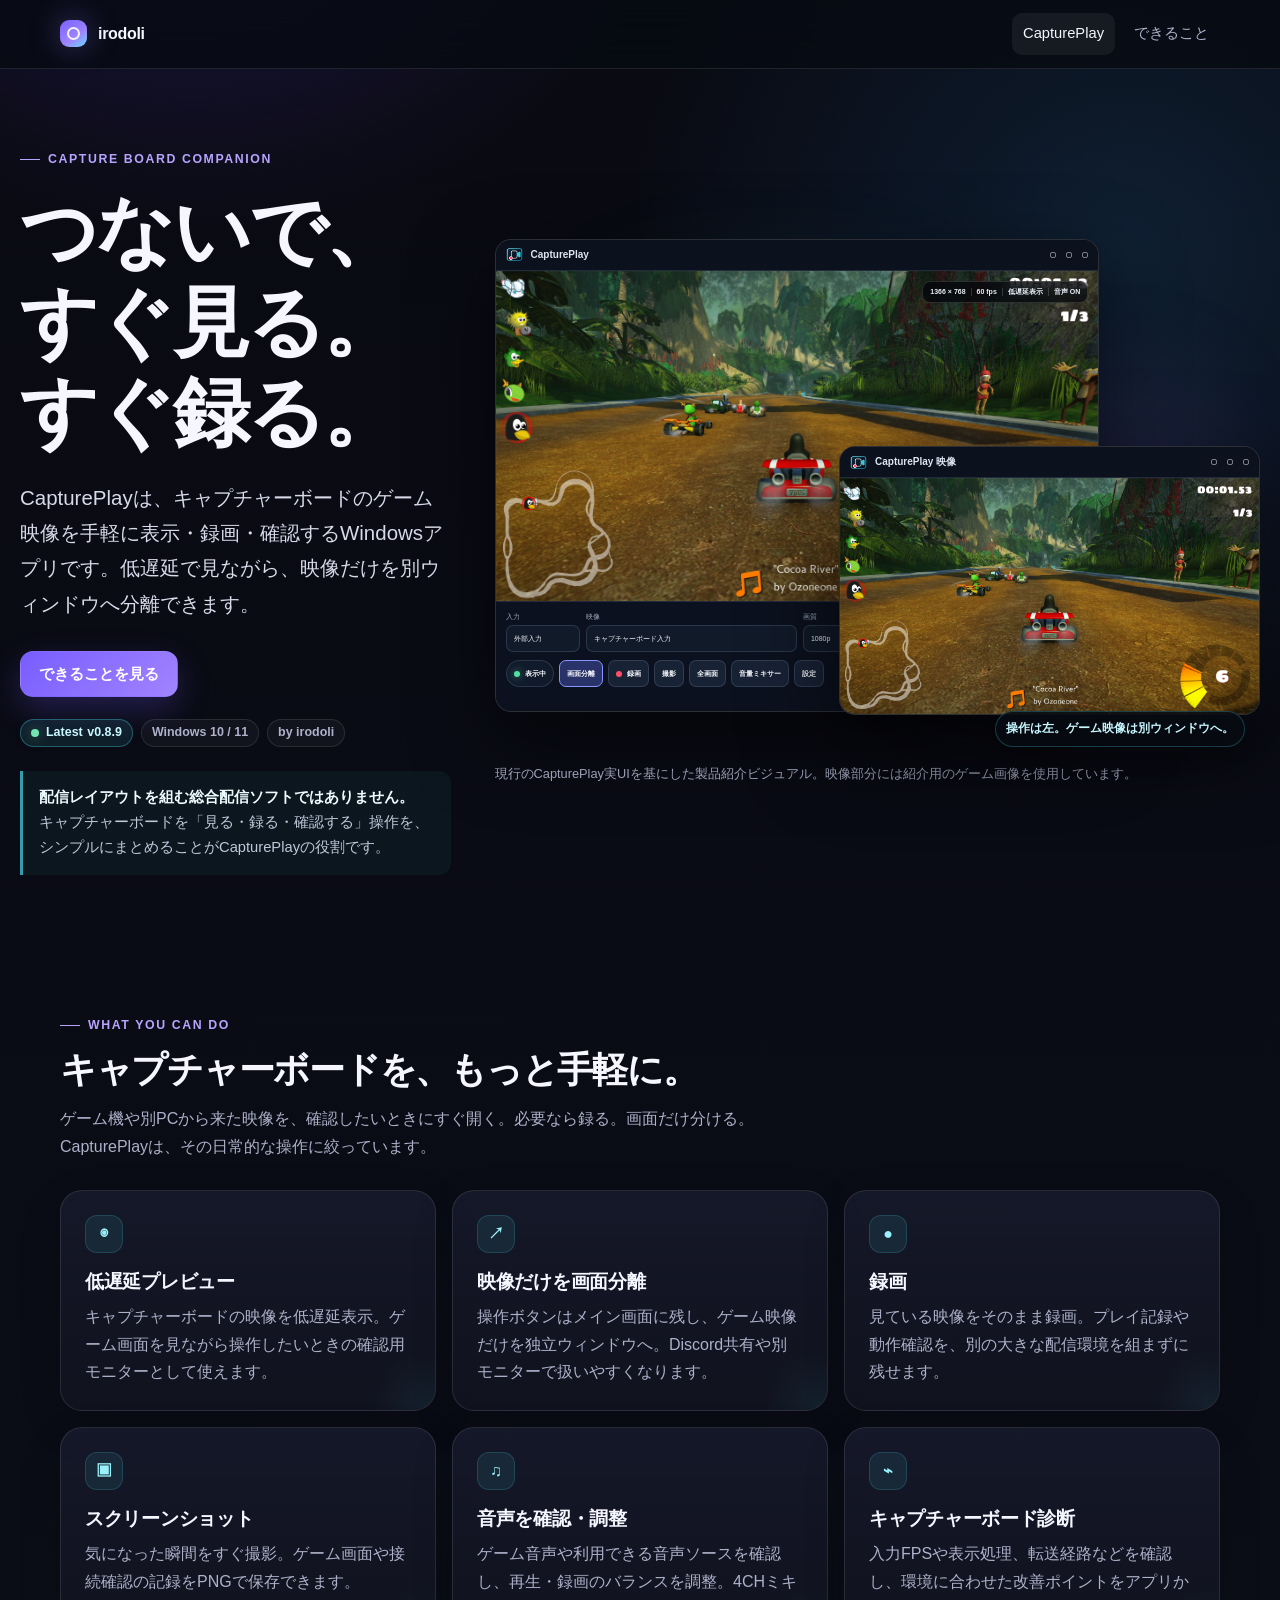
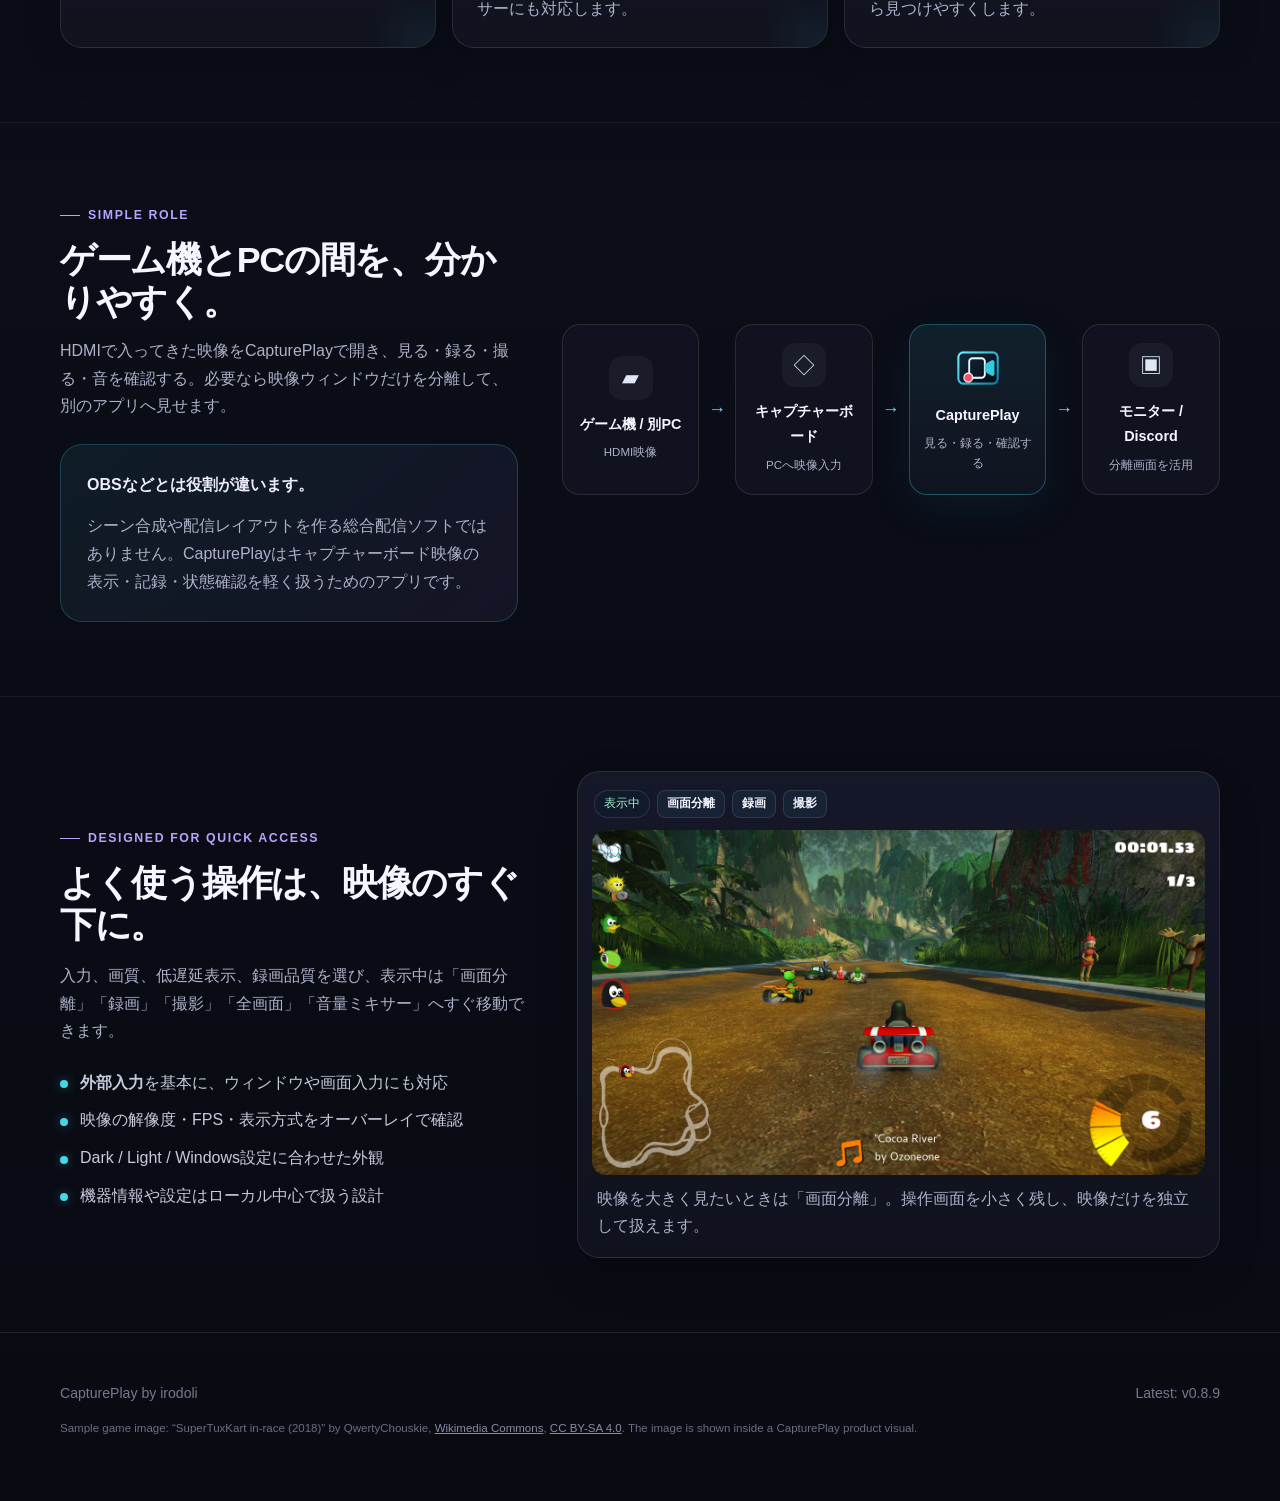
==== captureplay/index.html @ 6aa6f166 "Remove CapturePlay download links and rebalance type scale" ====
<!doctype html>
<html lang="ja">
<head>
  <meta charset="utf-8" />
  <meta name="viewport" content="width=device-width, initial-scale=1" />
  <meta name="theme-color" content="#090a12" />
  <meta name="description" content="CapturePlay - キャプチャーボードの映像を手軽に見る・録る・確認するためのWindowsアプリ。低遅延プレビュー、画面分離、録画、撮影、音声調整、キャプチャーボード診断に対応。" />
  <title>CapturePlay - irodoli</title>
  <link rel="icon" href="assets/icon.png" />
  <link rel="stylesheet" href="../assets/site.css" />
  <link rel="stylesheet" href="assets/captureplay.css" />
  <script src="product-page.js" defer></script>
</head>
<body class="captureplay-page">
  <header class="site-header">
    <div class="wrap header-inner">
      <a class="brand" href="../"><span class="brand-mark" aria-hidden="true"></span><span>irodoli</span></a>
      <nav class="nav" aria-label="CapturePlayナビゲーション">
        <a href="./" aria-current="page">CapturePlay</a>
        <a href="#features">できること</a>
      </nav>
    </div>
  </header>

  <main>
    <section class="hero captureplay-hero">
      <div class="wrap captureplay-hero-grid">
        <div class="hero-copy">
          <span class="eyebrow">Capture board companion</span>
          <h1 class="compact">つないで、<br />すぐ見る。<br />すぐ録る。</h1>
          <p class="lead">CapturePlayは、キャプチャーボードのゲーム映像を手軽に表示・録画・確認するWindowsアプリです。低遅延で見ながら、映像だけを別ウィンドウへ分離できます。</p>
          <div class="actions">
            <a class="button primary" href="#features">できることを見る</a>
          </div>
          <div class="badges">
            <span class="badge accent"><span class="status-dot"></span>Latest <span data-latest-version class="version-slot">読み込み中</span></span>
            <span class="badge">Windows 10 / 11</span>
            <span class="badge">by irodoli</span>
          </div>
          <p class="role-note"><strong>配信レイアウトを組む総合配信ソフトではありません。</strong><br />キャプチャーボードを「見る・録る・確認する」操作を、シンプルにまとめることがCapturePlayの役割です。</p>
        </div>

        <figure class="captureplay-visual" aria-label="CapturePlayの操作画面と分離映像の製品紹介ビジュアル">
          <div class="cp-showcase">
            <div class="cp-window cp-operator-window">
              <div class="cp-titlebar"><img src="assets/icon.png" alt="" /><span>CapturePlay</span><div class="cp-win-buttons"><i></i><i></i><i></i></div></div>
              <div class="cp-preview">
                <img src="assets/game-feed.png" alt="SuperTuxKartのゲーム映像サンプル" />
                <div class="cp-stats"><b>1366 × 768</b><span>60 fps</span><span>低遅延表示</span><span>音声 ON</span></div>
              </div>
              <div class="cp-dock">
                <div class="cp-device-row">
                  <div class="cp-field"><small>入力</small><b>外部入力</b></div>
                  <div class="cp-field cp-field-wide"><small>映像</small><b>キャプチャーボード入力</b></div>
                  <div class="cp-field"><small>画質</small><b>1080p</b></div>
                  <div class="cp-field"><small>表示</small><b>低遅延（推奨）</b></div>
                  <div class="cp-field cp-secondary-control"><small>録画品質</small><b>高画質</b></div>
                </div>
                <div class="cp-action-row">
                  <span class="cp-status"><i></i>表示中</span>
                  <span class="cp-control active">画面分離</span>
                  <span class="cp-control record"><i></i>録画</span>
                  <span class="cp-control">撮影</span>
                  <span class="cp-control cp-secondary-control">全画面</span>
                  <span class="cp-control cp-secondary-control">音量ミキサー</span>
                  <span class="cp-control">設定</span>
                </div>
              </div>
            </div>

            <div class="cp-window cp-output-window">
              <div class="cp-titlebar"><img src="assets/icon.png" alt="" /><span>CapturePlay 映像</span><div class="cp-win-buttons"><i></i><i></i><i></i></div></div>
              <div class="cp-output-image"><img src="assets/game-feed.png" alt="分離表示されたゲーム映像サンプル" /></div>
            </div>
            <div class="cp-link-line" aria-hidden="true"></div>
            <span class="cp-visual-label">操作は左。ゲーム映像は別ウィンドウへ。</span>
          </div>
          <figcaption>現行のCapturePlay実UIを基にした製品紹介ビジュアル。映像部分には紹介用のゲーム画像を使用しています。</figcaption>
        </figure>
      </div>
    </section>

    <section id="features" class="section">
      <div class="wrap">
        <div class="section-head">
          <span class="eyebrow">What you can do</span>
          <h2 style="margin-top:13px">キャプチャーボードを、もっと手軽に。</h2>
          <p>ゲーム機や別PCから来た映像を、確認したいときにすぐ開く。必要なら録る。画面だけ分ける。CapturePlayは、その日常的な操作に絞っています。</p>
        </div>
        <div class="grid cols-3 feature-grid">
          <article class="card"><div class="feature-icon">◉</div><h3>低遅延プレビュー</h3><p>キャプチャーボードの映像を低遅延表示。ゲーム画面を見ながら操作したいときの確認用モニターとして使えます。</p></article>
          <article class="card"><div class="feature-icon">↗</div><h3>映像だけを画面分離</h3><p>操作ボタンはメイン画面に残し、ゲーム映像だけを独立ウィンドウへ。Discord共有や別モニターで扱いやすくなります。</p></article>
          <article class="card"><div class="feature-icon">●</div><h3>録画</h3><p>見ている映像をそのまま録画。プレイ記録や動作確認を、別の大きな配信環境を組まずに残せます。</p></article>
          <article class="card"><div class="feature-icon">▣</div><h3>スクリーンショット</h3><p>気になった瞬間をすぐ撮影。ゲーム画面や接続確認の記録をPNGで保存できます。</p></article>
          <article class="card"><div class="feature-icon">♫</div><h3>音声を確認・調整</h3><p>ゲーム音声や利用できる音声ソースを確認し、再生・録画のバランスを調整。4CHミキサーにも対応します。</p></article>
          <article class="card"><div class="feature-icon">⌁</div><h3>キャプチャーボード診断</h3><p>入力FPSや表示処理、転送経路などを確認し、環境に合わせた改善ポイントをアプリから見つけやすくします。</p></article>
        </div>
      </div>
    </section>

    <section class="section role-section">
      <div class="wrap role-grid">
        <div class="section-head role-copy">
          <span class="eyebrow">Simple role</span>
          <h2 style="margin-top:13px">ゲーム機とPCの間を、分かりやすく。</h2>
          <p>HDMIで入ってきた映像をCapturePlayで開き、見る・録る・撮る・音を確認する。必要なら映像ウィンドウだけを分離して、別のアプリへ見せます。</p>
          <div class="callout distinction"><strong>OBSなどとは役割が違います。</strong><p class="muted">シーン合成や配信レイアウトを作る総合配信ソフトではありません。CapturePlayはキャプチャーボード映像の表示・記録・状態確認を軽く扱うためのアプリです。</p></div>
        </div>
        <div class="signal-flow" aria-label="ゲーム機からCapturePlayまでの接続イメージ">
          <div class="flow-node"><span class="flow-icon">▰</span><strong>ゲーム機 / 別PC</strong><small>HDMI映像</small></div>
          <span class="flow-arrow">→</span>
          <div class="flow-node"><span class="flow-icon">◇</span><strong>キャプチャーボード</strong><small>PCへ映像入力</small></div>
          <span class="flow-arrow">→</span>
          <div class="flow-node highlight"><img src="assets/icon.png" alt="" /><strong>CapturePlay</strong><small>見る・録る・確認する</small></div>
          <span class="flow-arrow">→</span>
          <div class="flow-node"><span class="flow-icon">▣</span><strong>モニター / Discord</strong><small>分離画面を活用</small></div>
        </div>
      </div>
    </section>

    <section class="section ui-section">
      <div class="wrap ui-grid">
        <div class="ui-copy">
          <span class="eyebrow">Designed for quick access</span>
          <h2 style="margin-top:13px">よく使う操作は、映像のすぐ下に。</h2>
          <p>入力、画質、低遅延表示、録画品質を選び、表示中は「画面分離」「録画」「撮影」「全画面」「音量ミキサー」へすぐ移動できます。</p>
          <ul class="plain-list">
            <li><strong>外部入力</strong>を基本に、ウィンドウや画面入力にも対応</li>
            <li>映像の解像度・FPS・表示方式をオーバーレイで確認</li>
            <li>Dark / Light / Windows設定に合わせた外観</li>
            <li>機器情報や設定はローカル中心で扱う設計</li>
          </ul>
        </div>
        <div class="card ui-detail-card">
          <div class="mini-control-row"><span>表示中</span><b>画面分離</b><b>録画</b><b>撮影</b></div>
          <div class="ui-detail-image"><img src="assets/game-feed.png" alt="CapturePlayで扱うゲーム映像のサンプル" /></div>
          <p>映像を大きく見たいときは「画面分離」。操作画面を小さく残し、映像だけを独立して扱えます。</p>
        </div>
      </div>
    </section>

  </main>

  <footer class="footer">
    <div class="wrap footer-inner"><span>CapturePlay by irodoli</span><span>Latest: <span data-latest-version>読み込み中</span></span></div>
    <div class="wrap media-credit">Sample game image: “SuperTuxKart in-race (2018)” by QwertyChouskie, <a href="https://commons.wikimedia.org/wiki/File:SuperTuxKart_in-race_(2018).png">Wikimedia Commons</a>, <a href="https://creativecommons.org/licenses/by-sa/4.0/">CC BY-SA 4.0</a>. The image is shown inside a CapturePlay product visual.</div>
  </footer>
</body>
</html>
---- assets/site.css ----
:root {
  color-scheme: dark;
  --bg: #090a12;
  --bg-soft: #10121e;
  --panel: rgba(21, 23, 38, .82);
  --panel-strong: #171a2b;
  --text: #f5f6ff;
  --muted: #adb1c9;
  --faint: #747991;
  --line: rgba(255,255,255,.10);
  --accent: #9a7cff;
  --accent-strong: #b7a4ff;
  --accent-soft: rgba(154,124,255,.14);
  --cyan: #7bd8ff;
  --success: #72e6b2;
  --shadow: 0 24px 80px rgba(0,0,0,.34);
  --radius: 22px;
  --content: 1160px;
  font-family: Inter, ui-sans-serif, -apple-system, BlinkMacSystemFont, "Segoe UI", "Noto Sans JP", Meiryo, sans-serif;
}
* { box-sizing: border-box; }
html { scroll-behavior: smooth; background: var(--bg); }
body {
  margin: 0;
  color: var(--text);
  background:
    radial-gradient(circle at 15% -10%, rgba(117,80,255,.28), transparent 34rem),
    radial-gradient(circle at 88% 8%, rgba(51,167,255,.13), transparent 31rem),
    linear-gradient(180deg, #090a12 0, #0b0d17 60%, #090a12 100%);
  min-height: 100vh;
  line-height: 1.72;
}
a { color: inherit; }
img { display: block; max-width: 100%; }
button, a { -webkit-tap-highlight-color: transparent; }
.wrap { width: min(calc(100% - 40px), var(--content)); margin: 0 auto; }
.site-header {
  position: sticky; top: 0; z-index: 20;
  background: rgba(9,10,18,.75); backdrop-filter: blur(18px);
  border-bottom: 1px solid var(--line);
}
.header-inner { min-height: 68px; display: flex; align-items: center; justify-content: space-between; gap: 24px; }
.brand { display: inline-flex; align-items: center; gap: 11px; text-decoration: none; font-weight: 760; letter-spacing: -.02em; }
.brand-mark { width: 27px; height: 27px; border-radius: 9px; background: linear-gradient(145deg, #7860ff, #9e84ff 60%, #6bd9ff); box-shadow: 0 0 30px rgba(154,124,255,.36); position: relative; }
.brand-mark::after { content: ""; position: absolute; inset: 7px; border: 2px solid rgba(255,255,255,.9); border-radius: 50%; }
.nav { display: flex; align-items: center; gap: 8px; flex-wrap: wrap; }
.nav a { color: var(--muted); text-decoration: none; padding: 8px 11px; border-radius: 10px; font-size: .92rem; }
.nav a:hover, .nav a[aria-current="page"] { color: var(--text); background: rgba(255,255,255,.06); }
.hero { padding: 88px 0 58px; }
.hero-grid { display: grid; grid-template-columns: 1.03fr .97fr; gap: 52px; align-items: center; }
.eyebrow { display: inline-flex; align-items: center; gap: 8px; text-transform: uppercase; letter-spacing: .13em; font-size: .77rem; font-weight: 800; color: var(--accent-strong); }
.eyebrow::before { content: ""; width: 20px; height: 1px; background: currentColor; }
h1, h2, h3 { line-height: 1.18; letter-spacing: -.035em; margin: 0; }
h1 { font-size: clamp(3.1rem, 7.2vw, 6.4rem); margin-top: 16px; }
.hero h1.compact { font-size: clamp(3rem, 6vw, 5.5rem); }
h2 { font-size: clamp(2rem, 4vw, 3.25rem); }
h3 { font-size: 1.18rem; letter-spacing: -.015em; }
.lead { color: #d8daea; font-size: clamp(1.08rem, 2vw, 1.28rem); max-width: 680px; margin: 22px 0 0; }
.muted { color: var(--muted); }
.small { font-size: .88rem; }
.actions { display: flex; gap: 12px; flex-wrap: wrap; margin-top: 30px; }
.button { display: inline-flex; align-items: center; justify-content: center; min-height: 46px; padding: 0 18px; border-radius: 13px; text-decoration: none; border: 1px solid var(--line); font-weight: 700; font-size: .95rem; transition: .18s ease; }
.button.primary { background: linear-gradient(135deg, #785dff, #a184ff); color: #fff; border-color: transparent; box-shadow: 0 12px 32px rgba(117,86,255,.25); }
.button.secondary { background: rgba(255,255,255,.045); }
.button:hover { transform: translateY(-1px); border-color: rgba(255,255,255,.22); }
.badges { display: flex; flex-wrap: wrap; gap: 8px; margin-top: 22px; }
.badge { display: inline-flex; align-items: center; min-height: 28px; padding: 0 10px; border: 1px solid var(--line); background: rgba(255,255,255,.035); color: var(--muted); border-radius: 999px; font-size: .78rem; font-weight: 700; }
.badge.accent { border-color: rgba(154,124,255,.35); color: #d9d0ff; background: var(--accent-soft); }
.hero-visual { position: relative; }
.hero-visual::before { content: ""; position: absolute; inset: -10%; background: radial-gradient(circle, rgba(130,96,255,.24), transparent 65%); filter: blur(40px); z-index: -1; }
.app-shot { border-radius: 19px; border: 1px solid rgba(255,255,255,.12); box-shadow: var(--shadow); overflow: hidden; background: #06070c; }
.app-shot img { width: 100%; }
.section { padding: 74px 0; }
.section + .section { border-top: 1px solid rgba(255,255,255,.055); }
.section-head { max-width: 760px; margin-bottom: 30px; }
.section-head p { color: var(--muted); margin: 14px 0 0; }
.grid { display: grid; gap: 16px; }
.hero-grid > *, .grid > *, .product-card > * { min-width: 0; }
p, li, td, figcaption { overflow-wrap: anywhere; }
.grid.cols-3 { grid-template-columns: repeat(3, minmax(0,1fr)); }
.grid.cols-2 { grid-template-columns: repeat(2, minmax(0,1fr)); }
.card { background: linear-gradient(180deg, rgba(24,27,45,.82), rgba(17,19,31,.9)); border: 1px solid var(--line); border-radius: var(--radius); padding: 24px; box-shadow: 0 15px 45px rgba(0,0,0,.12); }
.card p { color: var(--muted); margin: 10px 0 0; }
.feature-icon { width: 38px; height: 38px; display: grid; place-items: center; border-radius: 12px; margin-bottom: 18px; background: var(--accent-soft); border: 1px solid rgba(154,124,255,.2); color: var(--accent-strong); font-weight: 900; }
.product-card { display: grid; grid-template-columns: 82px 1fr auto; gap: 24px; align-items: center; }
.product-icon { width: 82px; height: 82px; border-radius: 20px; box-shadow: 0 10px 32px rgba(0,0,0,.25); }
.product-card .button { align-self: center; }
.callout { border: 1px solid rgba(154,124,255,.25); background: linear-gradient(135deg, rgba(154,124,255,.12), rgba(75,164,255,.06)); border-radius: var(--radius); padding: 26px; }
.callout strong { color: #eeeaff; }
.status-dot { display: inline-block; width: 8px; height: 8px; border-radius: 50%; background: var(--success); box-shadow: 0 0 14px rgba(114,230,178,.5); margin-right: 7px; }
.table-wrap { overflow-x: auto; border: 1px solid var(--line); border-radius: 18px; background: rgba(17,19,31,.76); }
table { width: 100%; border-collapse: collapse; min-width: 650px; }
th, td { padding: 15px 18px; text-align: left; border-bottom: 1px solid var(--line); vertical-align: top; }
th { color: #ddd9f8; font-size: .86rem; text-transform: uppercase; letter-spacing: .06em; background: rgba(255,255,255,.025); }
td { color: var(--muted); }
tr:last-child td { border-bottom: 0; }
.guide-layout { display: grid; grid-template-columns: 255px minmax(0,1fr); gap: 46px; align-items: start; }
.toc { position: sticky; top: 92px; border: 1px solid var(--line); background: rgba(17,19,31,.72); border-radius: 18px; padding: 18px; }
.toc strong { display: block; margin: 0 0 8px; font-size: .9rem; }
.toc a { display: block; padding: 6px 8px; color: var(--muted); border-radius: 8px; text-decoration: none; font-size: .86rem; }
.toc a:hover { color: var(--text); background: rgba(255,255,255,.05); }
.guide-article { min-width: 0; }
.guide-article > section { scroll-margin-top: 92px; padding: 0 0 54px; margin-bottom: 54px; border-bottom: 1px solid var(--line); }
.guide-article > section:last-child { border-bottom: 0; }
.guide-article h2 { font-size: clamp(1.7rem, 3vw, 2.35rem); margin-bottom: 16px; }
.guide-article h3 { margin: 28px 0 10px; }
.guide-article p, .guide-article li { color: #c7cadc; }
.guide-article ul, .guide-article ol { padding-left: 1.35rem; }
.guide-article li + li { margin-top: 7px; }
.step-list { counter-reset: step; display: grid; gap: 12px; padding: 0; list-style: none; }
.step-list li { position: relative; padding: 17px 18px 17px 52px; border: 1px solid var(--line); border-radius: 14px; background: rgba(255,255,255,.025); }
.step-list li::before { counter-increment: step; content: counter(step); position: absolute; left: 17px; top: 17px; width: 25px; height: 25px; display: grid; place-items: center; border-radius: 50%; background: var(--accent-soft); color: var(--accent-strong); font-weight: 800; font-size: .78rem; }
.note { border-left: 3px solid var(--accent); background: rgba(154,124,255,.08); padding: 14px 17px; border-radius: 0 12px 12px 0; color: #d6d2e8; }
.kbd { display: inline-block; border: 1px solid rgba(255,255,255,.18); border-bottom-color: rgba(255,255,255,.30); border-radius: 7px; padding: .02rem .42rem; background: rgba(255,255,255,.06); font: 700 .82em ui-monospace, SFMono-Regular, Consolas, monospace; color: #eef0ff; }
.footer { padding: 48px 0 64px; border-top: 1px solid var(--line); color: var(--faint); font-size: .88rem; }
.footer-inner { display: flex; justify-content: space-between; gap: 20px; flex-wrap: wrap; }
.print-only { display: none; }
@media (max-width: 900px) {
  .hero-grid { grid-template-columns: 1fr; }
  .hero { padding-top: 62px; }
  .grid.cols-3 { grid-template-columns: 1fr 1fr; }
  .guide-layout { grid-template-columns: 1fr; }
  .toc { position: static; }
}
@media (max-width: 640px) {
  .wrap { width: min(calc(100% - 24px), var(--content)); }
  .header-inner { min-height: 60px; }
  .nav a:not(.keep-mobile) { display: none; }
  .hero { padding-top: 48px; }
  .grid.cols-3, .grid.cols-2 { grid-template-columns: 1fr; }
  .product-card { grid-template-columns: 64px 1fr; }
  .product-icon { width: 64px; height: 64px; }
  .product-card .button { grid-column: 1 / -1; width: 100%; }
  .section { padding: 56px 0; }
  .card { padding: 20px; }
}
@media print {
  :root { color-scheme: light; --text:#111322; --muted:#44495f; --faint:#696d7d; --line:#d9dbe5; --accent:#6447d9; --accent-strong:#563bc7; --accent-soft:#eeeafd; }
  html, body { background:#fff !important; color:#111322; }
  body { font-size: 10.5pt; line-height: 1.55; }
  .site-header, .toc, .no-print, .actions, .footer { display:none !important; }
  .print-only { display:block; }
  .wrap { width:auto; max-width:none; margin:0; }
  .hero { padding:0 0 14mm; break-after:page; }
  .hero-grid { display:block; }
  .lead, .muted, .section-head p, .card p, .callout p, .guide-article p, .guide-article li, td, figcaption { color:#44495f !important; }
  .eyebrow, .badge.accent { color:#563bc7 !important; }
  .hero-visual { margin-top:9mm; }
  .app-shot, .card, .callout, .table-wrap, .step-list li { box-shadow:none; background:#fff; border-color:#d9dbe5; }
  .guide-layout { display:block; }
  .guide-article > section { border-color:#d9dbe5; margin-bottom:10mm; padding-bottom:8mm; break-inside:auto; }
  h1 { font-size:28pt; }
  h2 { font-size:19pt !important; break-after:avoid; }
  h3 { break-after:avoid; }
  p, li { orphans:3; widows:3; }
  .card, .callout, .note, table, .app-shot { break-inside:avoid; }
  a { text-decoration:none; color:inherit; }
  .badge { border-color:#cfd2df; background:#fff; color:#44495f; }
  @page { size:A4; margin:16mm 15mm 17mm; }
}


/* PRODUCT_PAGE_REFRESH_20260831 */
.hero-catch{margin:14px 0 0;color:#eeeaff;font-size:clamp(1.35rem,2.5vw,2rem);font-weight:800;letter-spacing:-.025em;line-height:1.3}.product-screen figcaption{margin-top:10px}.grid.cols-4{grid-template-columns:repeat(4,minmax(0,1fr))}.product-use-grid .card{height:100%}.flow-list{display:grid;gap:10px;margin:0;padding:0;list-style:none}.flow-list li{display:grid;grid-template-columns:140px minmax(0,1fr);gap:14px;align-items:center;padding:16px 18px;border:1px solid var(--line);border-radius:14px;background:rgba(255,255,255,.025)}.flow-list li strong{color:var(--text)}.flow-list li span{color:var(--muted)}.product-final-cta .actions{margin-top:22px}@media(max-width:1050px){.grid.cols-4{grid-template-columns:repeat(2,minmax(0,1fr))}}@media(max-width:900px){.product-hero .hero-grid{gap:32px}.product-hero-copy{order:1}.product-screen{order:2}.product-flow-grid{gap:28px}}@media(max-width:640px){.grid.cols-4{grid-template-columns:1fr}.product-hero .actions .button{flex:1 1 100%}.product-screen{width:100%;overflow:hidden}.flow-list li{grid-template-columns:1fr;gap:3px}.product-final-cta .actions .button{width:100%}}
---- captureplay/assets/captureplay.css ----
.captureplay-page { --cp-accent:#43d8e8; --cp-green:#52e0a0; --cp-red:#ff4f67; }
.captureplay-page .site-header { background:rgba(7,11,18,.80); }
.captureplay-hero { padding-top:72px; overflow:hidden; }
.captureplay-hero .wrap { width:min(calc(100% - 40px), 1320px); }
.captureplay-hero-grid { display:grid; grid-template-columns:minmax(330px,.72fr) minmax(620px,1.28fr); gap:44px; align-items:center; }
.captureplay-hero h1 { font-size:clamp(2.8rem,4.2vw,4.4rem); }
.captureplay-page h2 { font-size:clamp(1.75rem,2.8vw,2.55rem); }
.captureplay-hero .lead { max-width:610px; }
.captureplay-page .badge.accent { border-color:rgba(67,216,232,.34); color:#c9f8ff; background:rgba(67,216,232,.10); }
.version-slot, .latest-inline { margin-left:.28rem; }
.role-note { margin:24px 0 0; max-width:640px; padding:14px 16px; border-left:3px solid rgba(67,216,232,.7); color:#bfc8d9; background:rgba(67,216,232,.055); border-radius:0 12px 12px 0; font-size:.92rem; }
.role-note strong { color:#eefcff; }
.captureplay-visual { margin:0; min-width:0; }
.captureplay-visual figcaption { margin-top:12px; color:var(--muted); font-size:.8rem; }
.cp-showcase { position:relative; min-height:520px; padding:16px 0 20px; isolation:isolate; }
.cp-showcase::before { content:""; position:absolute; inset:4% 3% 8%; background:radial-gradient(circle at 35% 35%, rgba(67,216,232,.19), transparent 42%),radial-gradient(circle at 82% 70%, rgba(154,124,255,.22), transparent 38%); filter:blur(36px); z-index:-1; }
.cp-window { position:absolute; overflow:hidden; border:1px solid rgba(255,255,255,.15); border-radius:16px; background:#070b12; box-shadow:0 28px 80px rgba(0,0,0,.52),0 0 0 1px rgba(255,255,255,.025) inset; }
.cp-operator-window { left:0; top:8px; width:79%; }
.cp-output-window { width:55%; right:0; bottom:36px; z-index:4; box-shadow:0 30px 90px rgba(0,0,0,.64),0 0 0 1px rgba(255,255,255,.035) inset; }
.cp-titlebar { height:31px; display:flex; align-items:center; gap:8px; padding:0 10px; color:#dce6f2; background:#0b111d; border-bottom:1px solid rgba(153,180,214,.16); font:600 10px/1 "Segoe UI","Yu Gothic UI",sans-serif; }
.cp-titlebar img { width:17px; height:17px; border-radius:4px; }
.cp-win-buttons { margin-left:auto; display:flex; align-items:center; gap:10px; }
.cp-win-buttons i { width:6px; height:6px; border:1px solid rgba(255,255,255,.46); border-radius:2px; }
.cp-preview { position:relative; height:330px; background:#05080e; overflow:hidden; }
.cp-preview>img,.cp-output-image>img { width:100%; height:100%; object-fit:cover; }
.cp-preview::after,.cp-output-image::after { content:""; position:absolute; inset:0; box-shadow:inset 0 0 0 1px rgba(255,255,255,.025); pointer-events:none; }
.cp-stats { position:absolute; right:10px; top:10px; display:flex; align-items:center; gap:5px; padding:6px 7px; border:1px solid rgba(255,255,255,.14); border-radius:8px; background:rgba(2,5,10,.74); color:#eaf0f8; backdrop-filter:blur(8px); font:600 7px/1.1 "Segoe UI",sans-serif; }
.cp-stats span { padding-left:5px; border-left:1px solid rgba(255,255,255,.16); }
.cp-dock { min-height:110px; padding:9px 10px 10px; background:rgba(12,18,30,.97); border-top:1px solid rgba(153,180,214,.17); font-family:"Yu Gothic UI","Segoe UI",sans-serif; }
.cp-device-row { display:grid; grid-template-columns:.74fr 2.1fr .72fr 1.1fr .9fr; gap:6px; align-items:end; }
.cp-field { min-width:0; display:grid; gap:3px; }
.cp-field small { color:#9caabd; font-size:6.5px; }
.cp-field b { display:block; min-width:0; height:27px; line-height:25px; padding:0 7px; overflow:hidden; white-space:nowrap; text-overflow:ellipsis; border:1px solid rgba(153,180,214,.18); border-radius:7px; background:#111a29; color:#f4f7fb; font-size:7px; font-weight:500; }
.cp-action-row { display:flex; align-items:center; gap:5px; margin-top:8px; overflow:hidden; }
.cp-status,.cp-control { min-height:27px; display:inline-flex; align-items:center; justify-content:center; gap:5px; padding:0 7px; border:1px solid rgba(153,180,214,.18); border-radius:7px; background:#182235; color:#f4f7fb; font:600 7px/1 "Yu Gothic UI","Segoe UI",sans-serif; white-space:nowrap; }
.cp-status { border-radius:999px; background:#111a2a; }
.cp-status i { width:6px; height:6px; border-radius:50%; background:#52e0a0; box-shadow:0 0 9px rgba(82,224,160,.7); }
.cp-control.active { background:#293369; border-color:#8796ff; }
.cp-control.record i { width:6px; height:6px; border-radius:50%; background:#ff4f67; }
.cp-output-image { position:relative; aspect-ratio:16/9; background:#000; }
.cp-link-line { position:absolute; left:67%; top:58%; width:21%; height:1px; background:linear-gradient(90deg,rgba(67,216,232,.75),rgba(154,124,255,.76)); transform:rotate(10deg); transform-origin:left center; z-index:3; box-shadow:0 0 14px rgba(67,216,232,.35); }
.cp-visual-label { position:absolute; right:2%; bottom:4px; z-index:6; padding:7px 10px; border:1px solid rgba(67,216,232,.25); border-radius:999px; background:rgba(7,11,18,.88); color:#c8f8ff; font-size:.72rem; font-weight:700; box-shadow:0 10px 30px rgba(0,0,0,.3); }
.feature-grid .card { position:relative; overflow:hidden; }
.feature-grid .card::after { content:""; position:absolute; width:110px; height:110px; right:-44px; bottom:-50px; border-radius:50%; background:radial-gradient(circle,rgba(67,216,232,.07),transparent 70%); }
.feature-grid .feature-icon { color:#9bf1fb; border-color:rgba(67,216,232,.18); background:rgba(67,216,232,.09); }
.role-grid { display:grid; grid-template-columns:.82fr 1.18fr; gap:44px; align-items:center; }
.role-copy { margin:0; }
.distinction { margin-top:24px; border-color:rgba(67,216,232,.22); background:linear-gradient(135deg,rgba(67,216,232,.08),rgba(154,124,255,.07)); }
.signal-flow { display:grid; grid-template-columns:1fr auto 1fr auto 1fr auto 1fr; align-items:stretch; gap:9px; }
.flow-node { min-width:0; min-height:150px; padding:18px 12px; display:flex; flex-direction:column; align-items:center; justify-content:center; text-align:center; border:1px solid var(--line); border-radius:18px; background:rgba(18,21,35,.78); }
.flow-node.highlight { border-color:rgba(67,216,232,.30); background:linear-gradient(180deg,rgba(67,216,232,.10),rgba(18,21,35,.85)); box-shadow:0 14px 44px rgba(23,149,170,.10); }
.flow-node img { width:46px; height:46px; border-radius:12px; margin-bottom:12px; }
.flow-icon { width:44px; height:44px; display:grid; place-items:center; margin-bottom:12px; border-radius:13px; background:rgba(255,255,255,.045); color:#dfe7f7; font-size:1.35rem; }
.flow-node strong { font-size:.9rem; }
.flow-node small { margin-top:7px; color:var(--muted); font-size:.72rem; }
.flow-arrow { align-self:center; color:#7bd8ff; font-size:1.1rem; }
.ui-grid { display:grid; grid-template-columns:.85fr 1.15fr; gap:42px; align-items:center; }
.ui-copy p { color:var(--muted); }
.plain-list { margin:24px 0 0; padding:0; list-style:none; display:grid; gap:10px; }
.plain-list li { position:relative; padding-left:20px; color:#c7cadc; }
.plain-list li::before { content:""; position:absolute; left:0; top:.72em; width:8px; height:8px; border-radius:50%; background:#43d8e8; box-shadow:0 0 12px rgba(67,216,232,.4); }
.ui-detail-card { padding:14px; overflow:hidden; }
.mini-control-row { display:flex; align-items:center; gap:7px; padding:4px 2px 12px; overflow:hidden; }
.mini-control-row span,.mini-control-row b { display:inline-flex; align-items:center; min-height:28px; padding:0 9px; border:1px solid rgba(255,255,255,.11); border-radius:8px; background:#182235; font-size:.72rem; white-space:nowrap; }
.mini-control-row span { border-radius:999px; background:#111a2a; color:#9ff0c8; }
.ui-detail-image { aspect-ratio:16/9; overflow:hidden; border-radius:14px; background:#000; }
.ui-detail-image img { width:100%; height:100%; object-fit:cover; }
.ui-detail-card p { padding:0 5px 3px; }
.media-credit { margin-top:15px; color:#686e85; font-size:.72rem; line-height:1.5; }
.media-credit a { color:#858ca6; }

@media (max-width:1120px) {
  .captureplay-hero-grid { grid-template-columns:1fr; }
  .captureplay-hero .hero-copy { max-width:780px; }
  .captureplay-visual { max-width:920px; width:100%; margin:0 auto; }
  .role-grid,.ui-grid { grid-template-columns:1fr; }
  .signal-flow { max-width:900px; }
}
@media (max-width:760px) {
  .captureplay-hero { padding-top:50px; }
  .cp-showcase { min-height:auto; display:grid; gap:14px; padding:8px 0 0; }
  .cp-window { position:relative; inset:auto; width:100%; }
  .cp-operator-window { order:1; }
  .cp-output-window { order:2; width:88%; margin-left:auto; }
  .cp-preview { height:auto; aspect-ratio:16/9; }
  .cp-output-image { aspect-ratio:16/9; }
  .cp-link-line { display:none; }
  .cp-visual-label { position:static; justify-self:end; margin-top:-2px; order:3; }
  .signal-flow { grid-template-columns:1fr; gap:8px; }
  .flow-node { min-height:116px; }
  .flow-arrow { transform:rotate(90deg); justify-self:center; }
}
@media (max-width:520px) {
  .captureplay-hero .wrap { width:min(calc(100% - 24px),1320px); }
  .captureplay-hero h1 { font-size:clamp(2.35rem,11.7vw,3.05rem); }
  .captureplay-hero .actions { display:grid; grid-template-columns:1fr; }
  .captureplay-hero .actions .button { width:100%; }
  .role-note { font-size:.86rem; }
  .cp-titlebar { height:28px; }
  .cp-device-row { grid-template-columns:.8fr 1.8fr .75fr .95fr; }
  .cp-secondary-control { display:none; }
  .cp-dock { min-height:96px; padding:8px; }
  .cp-field small { font-size:6px; }
  .cp-field b { height:24px; line-height:22px; padding:0 5px; font-size:6.2px; }
  .cp-action-row { gap:4px; }
  .cp-status,.cp-control { min-height:24px; padding:0 6px; font-size:6.2px; }
  .cp-stats { right:6px; top:6px; font-size:5.8px; padding:5px; }
  .cp-visual-label { font-size:.66rem; }
  .media-credit { font-size:.66rem; }
}
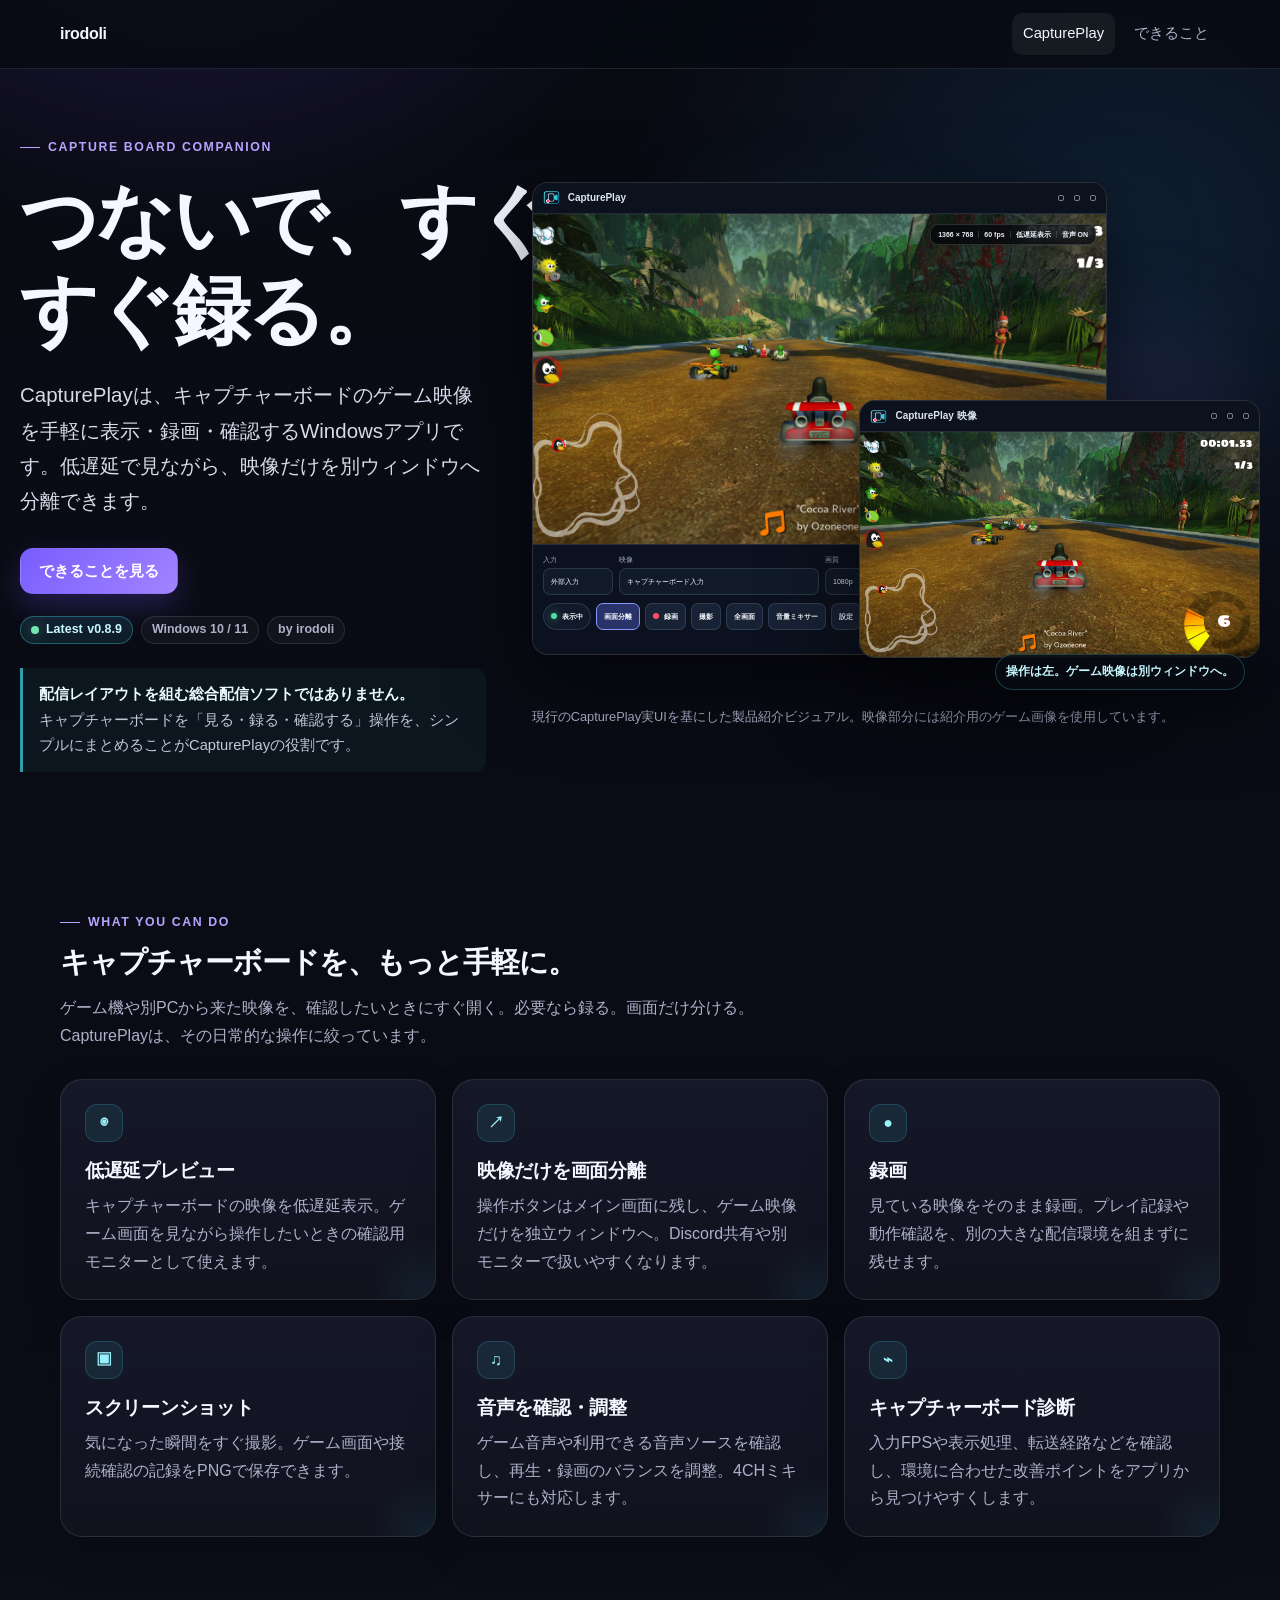
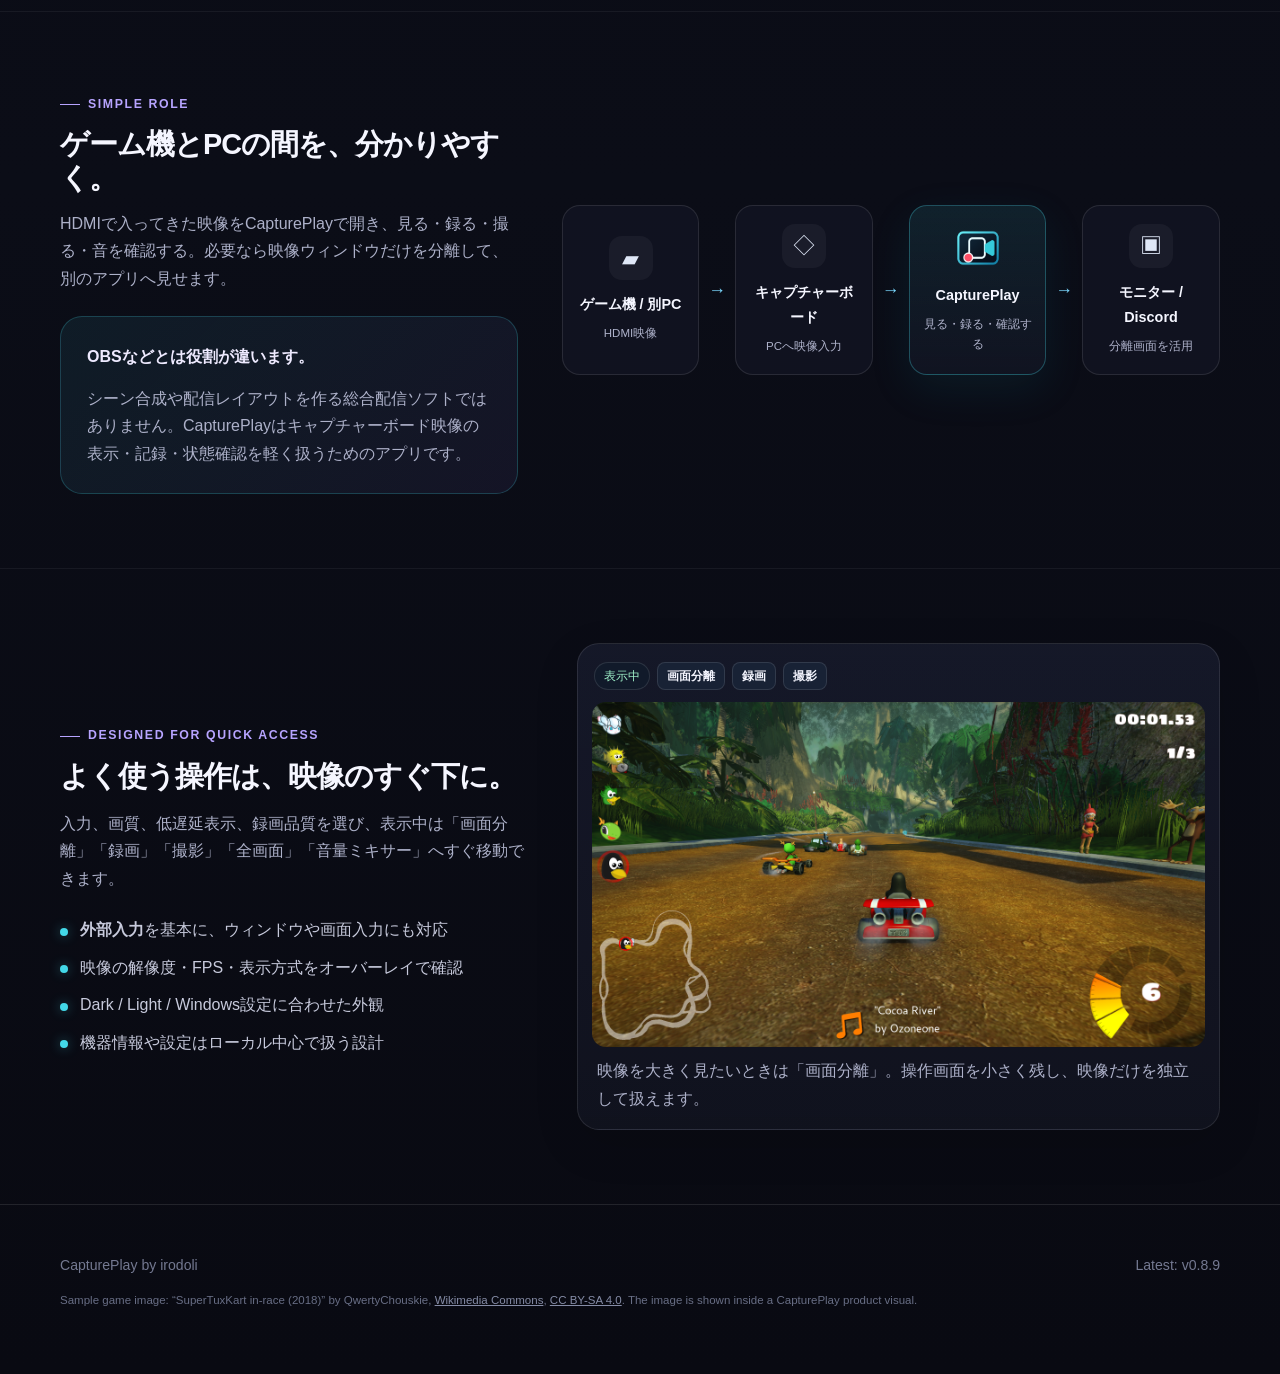
==== commit 0aef9ab0: "Finish CapturePlay product page layout" ====
--- a/captureplay/index.html
+++ b/captureplay/index.html
@@ -14,7 +14,7 @@
 <body class="captureplay-page">
   <header class="site-header">
     <div class="wrap header-inner">
-      <a class="brand" href="../"><span class="brand-mark" aria-hidden="true"></span><span>irodoli</span></a>
+      <a class="brand" href="../"><span>irodoli</span></a>
       <nav class="nav" aria-label="CapturePlayナビゲーション">
         <a href="./" aria-current="page">CapturePlay</a>
         <a href="#features">できること</a>
@@ -27,7 +27,7 @@
       <div class="wrap captureplay-hero-grid">
         <div class="hero-copy">
           <span class="eyebrow">Capture board companion</span>
-          <h1 class="compact">つないで、<br />すぐ見る。<br />すぐ録る。</h1>
+          <h1 class="compact"><span class="hero-line">つないで、すぐ見る。</span><span class="hero-line">すぐ録る。</span></h1>
           <p class="lead">CapturePlayは、キャプチャーボードのゲーム映像を手軽に表示・録画・確認するWindowsアプリです。低遅延で見ながら、映像だけを別ウィンドウへ分離できます。</p>
           <div class="actions">
             <a class="button primary" href="#features">できることを見る</a>
--- a/captureplay/assets/captureplay.css
+++ b/captureplay/assets/captureplay.css
@@ -1,10 +1,11 @@
 .captureplay-page { --cp-accent:#43d8e8; --cp-green:#52e0a0; --cp-red:#ff4f67; }
 .captureplay-page .site-header { background:rgba(7,11,18,.80); }
-.captureplay-hero { padding-top:72px; overflow:hidden; }
+.captureplay-hero { padding-top:60px; overflow:hidden; }
 .captureplay-hero .wrap { width:min(calc(100% - 40px), 1320px); }
-.captureplay-hero-grid { display:grid; grid-template-columns:minmax(330px,.72fr) minmax(620px,1.28fr); gap:44px; align-items:center; }
-.captureplay-hero h1 { font-size:clamp(2.8rem,4.2vw,4.4rem); }
-.captureplay-page h2 { font-size:clamp(1.75rem,2.8vw,2.55rem); }
+.captureplay-hero-grid { display:grid; grid-template-columns:minmax(360px,.78fr) minmax(620px,1.22fr); gap:46px; align-items:center; }
+.captureplay-hero h1 { font-size:clamp(2.45rem,3vw,2.9rem); }
+.captureplay-hero h1 .hero-line { display:block; white-space:nowrap; }
+.captureplay-page h2 { font-size:clamp(1.6rem,2.25vw,2.2rem); }
 .captureplay-hero .lead { max-width:610px; }
 .captureplay-page .badge.accent { border-color:rgba(67,216,232,.34); color:#c9f8ff; background:rgba(67,216,232,.10); }
 .version-slot, .latest-inline { margin-left:.28rem; }
@@ -92,7 +93,8 @@
 }
 @media (max-width:520px) {
   .captureplay-hero .wrap { width:min(calc(100% - 24px),1320px); }
-  .captureplay-hero h1 { font-size:clamp(2.35rem,11.7vw,3.05rem); }
+  .captureplay-hero h1 { font-size:clamp(2rem,8.8vw,2.3rem); }
+  .captureplay-hero h1 .hero-line { white-space:normal; }
   .captureplay-hero .actions { display:grid; grid-template-columns:1fr; }
   .captureplay-hero .actions .button { width:100%; }
   .role-note { font-size:.86rem; }
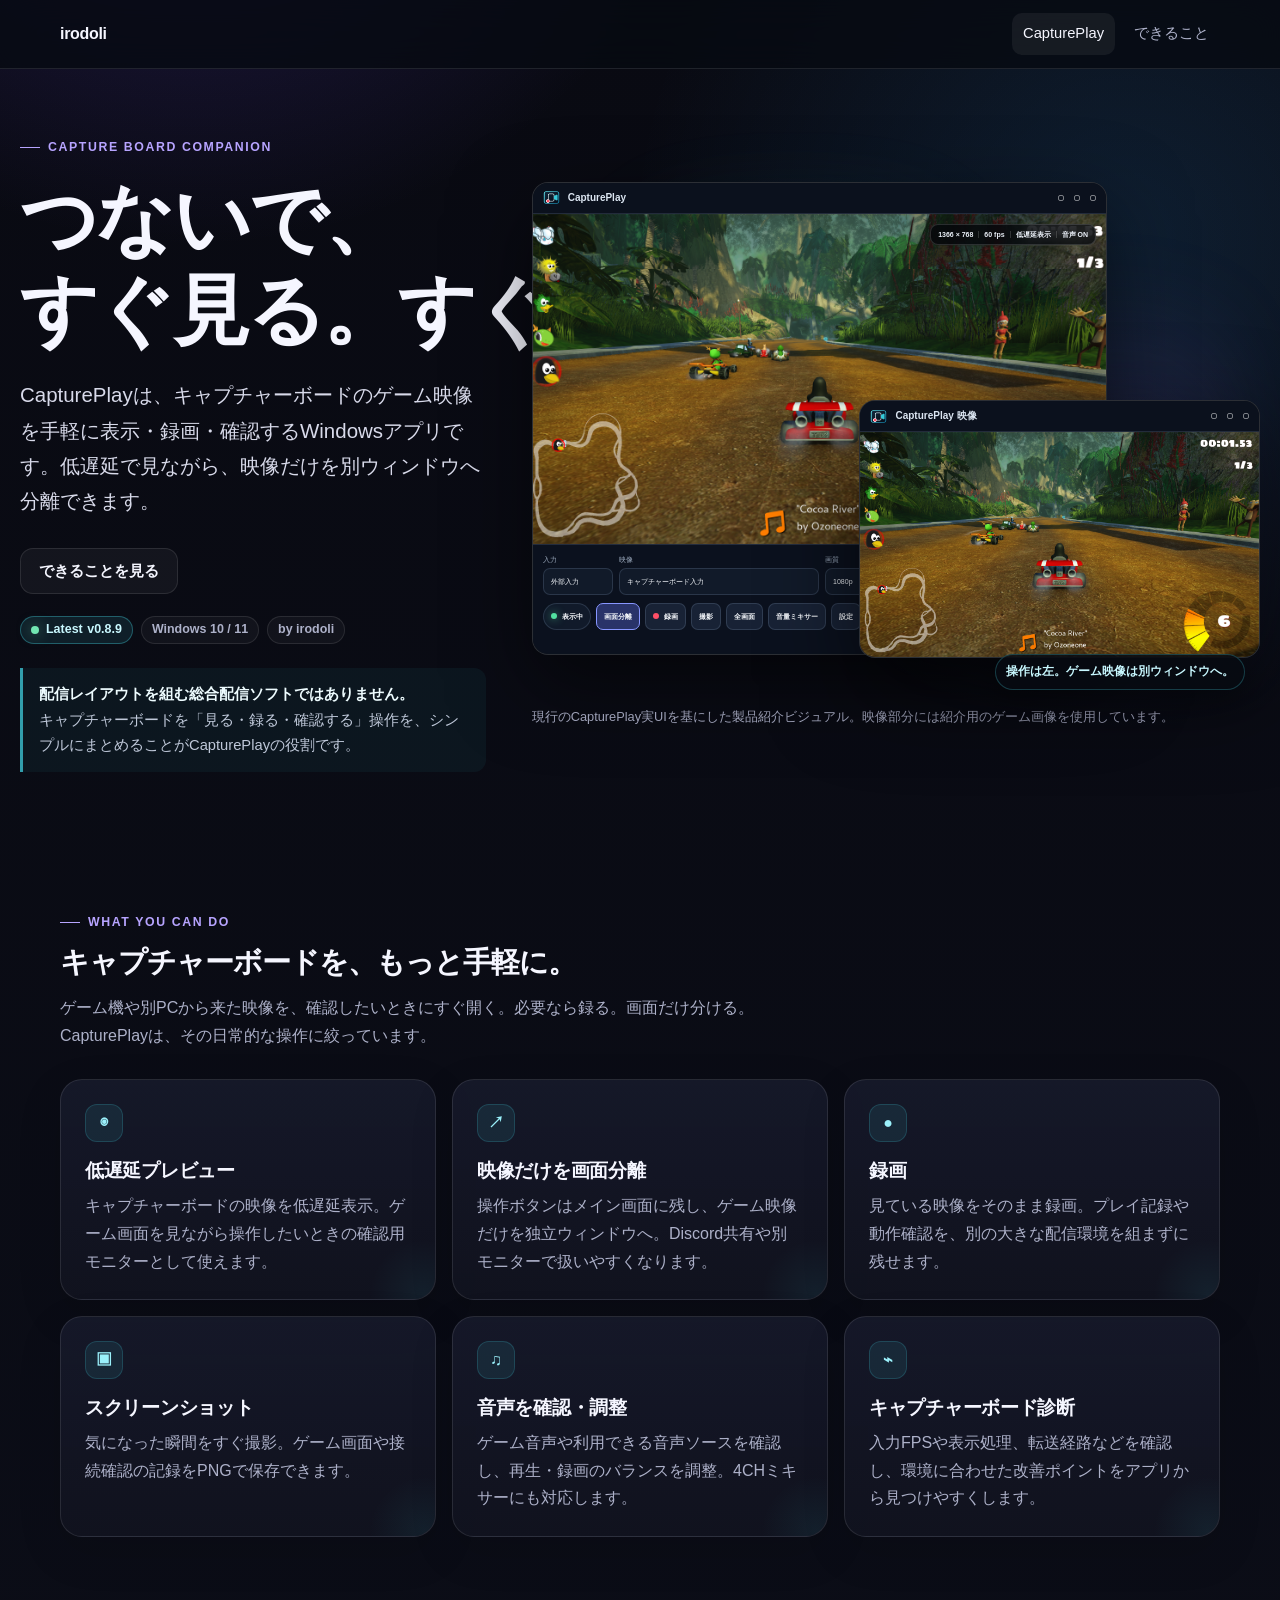
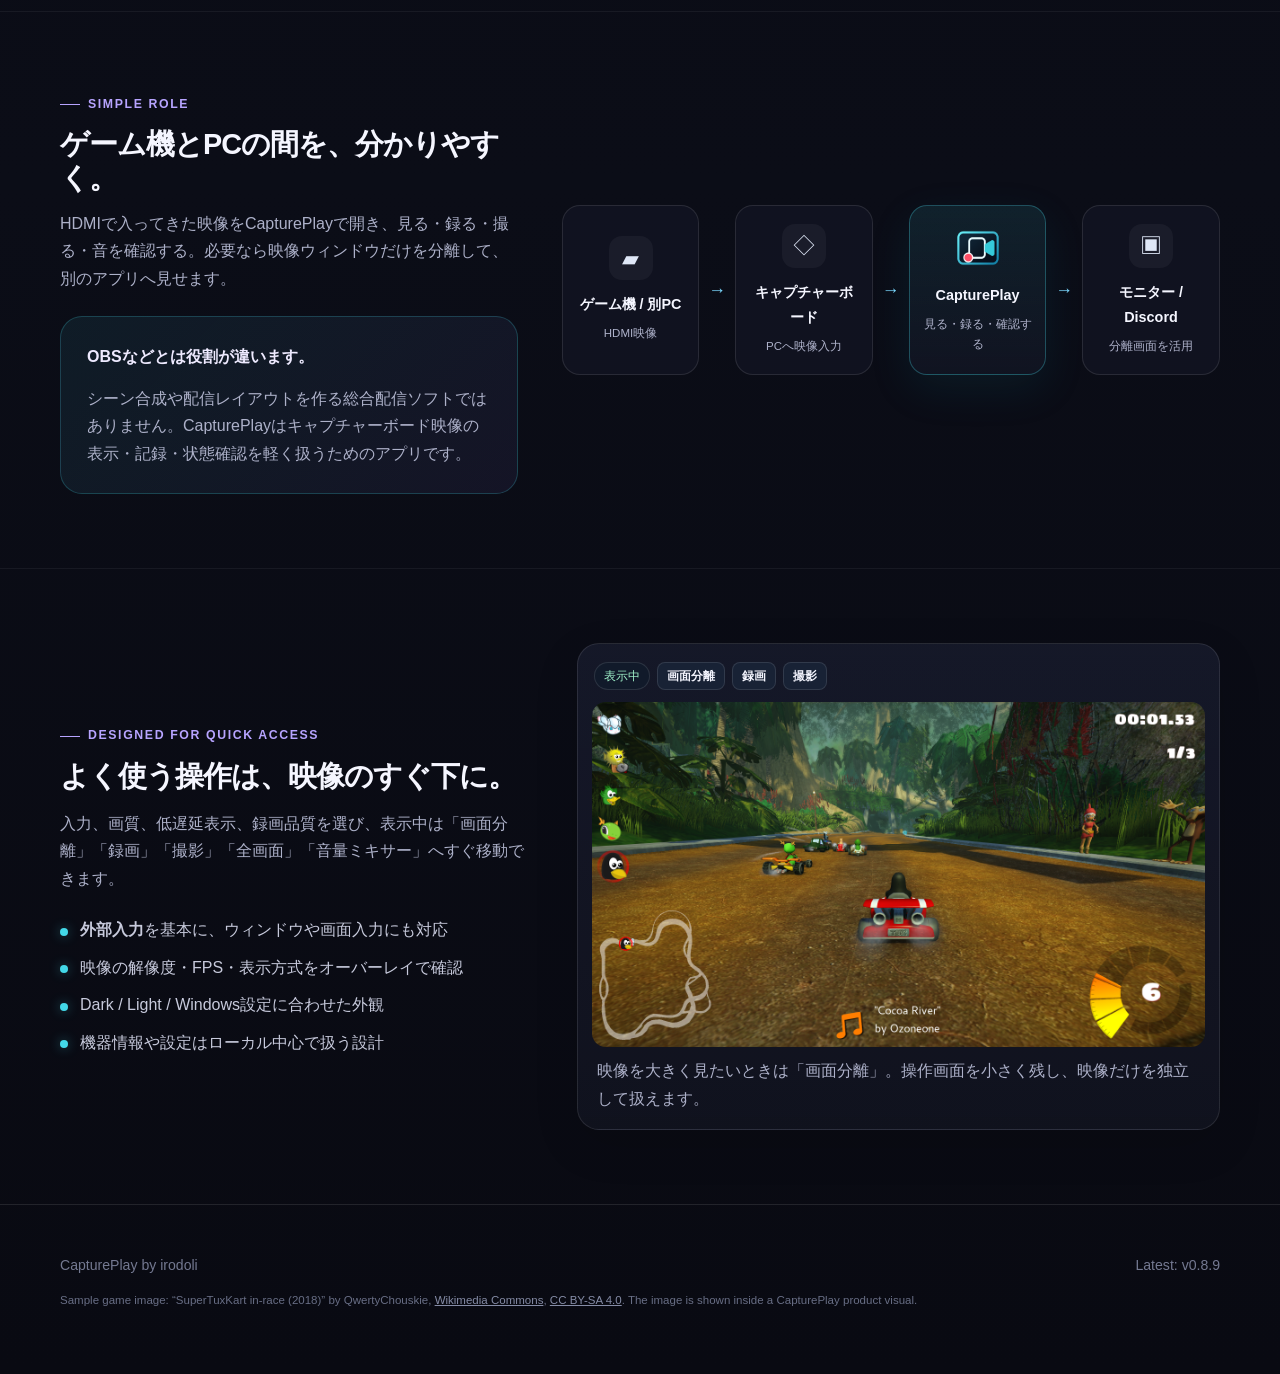
==== commit fb6a9df7: "Polish CapturePlay hero balance" ====
--- a/captureplay/index.html
+++ b/captureplay/index.html
@@ -27,10 +27,10 @@
       <div class="wrap captureplay-hero-grid">
         <div class="hero-copy">
           <span class="eyebrow">Capture board companion</span>
-          <h1 class="compact"><span class="hero-line">つないで、すぐ見る。</span><span class="hero-line">すぐ録る。</span></h1>
+          <h1 class="compact"><span class="hero-line">つないで、</span><span class="hero-line">すぐ見る。すぐ録る。</span></h1>
           <p class="lead">CapturePlayは、キャプチャーボードのゲーム映像を手軽に表示・録画・確認するWindowsアプリです。低遅延で見ながら、映像だけを別ウィンドウへ分離できます。</p>
           <div class="actions">
-            <a class="button primary" href="#features">できることを見る</a>
+            <a class="button secondary" href="#features">できることを見る</a>
           </div>
           <div class="badges">
             <span class="badge accent"><span class="status-dot"></span>Latest <span data-latest-version class="version-slot">読み込み中</span></span>
--- a/captureplay/assets/captureplay.css
+++ b/captureplay/assets/captureplay.css
@@ -93,7 +93,7 @@
 }
 @media (max-width:520px) {
   .captureplay-hero .wrap { width:min(calc(100% - 24px),1320px); }
-  .captureplay-hero h1 { font-size:clamp(2rem,8.8vw,2.3rem); }
+  .captureplay-hero h1 { font-size:clamp(1.95rem,8.4vw,2.2rem); }
   .captureplay-hero h1 .hero-line { white-space:normal; }
   .captureplay-hero .actions { display:grid; grid-template-columns:1fr; }
   .captureplay-hero .actions .button { width:100%; }
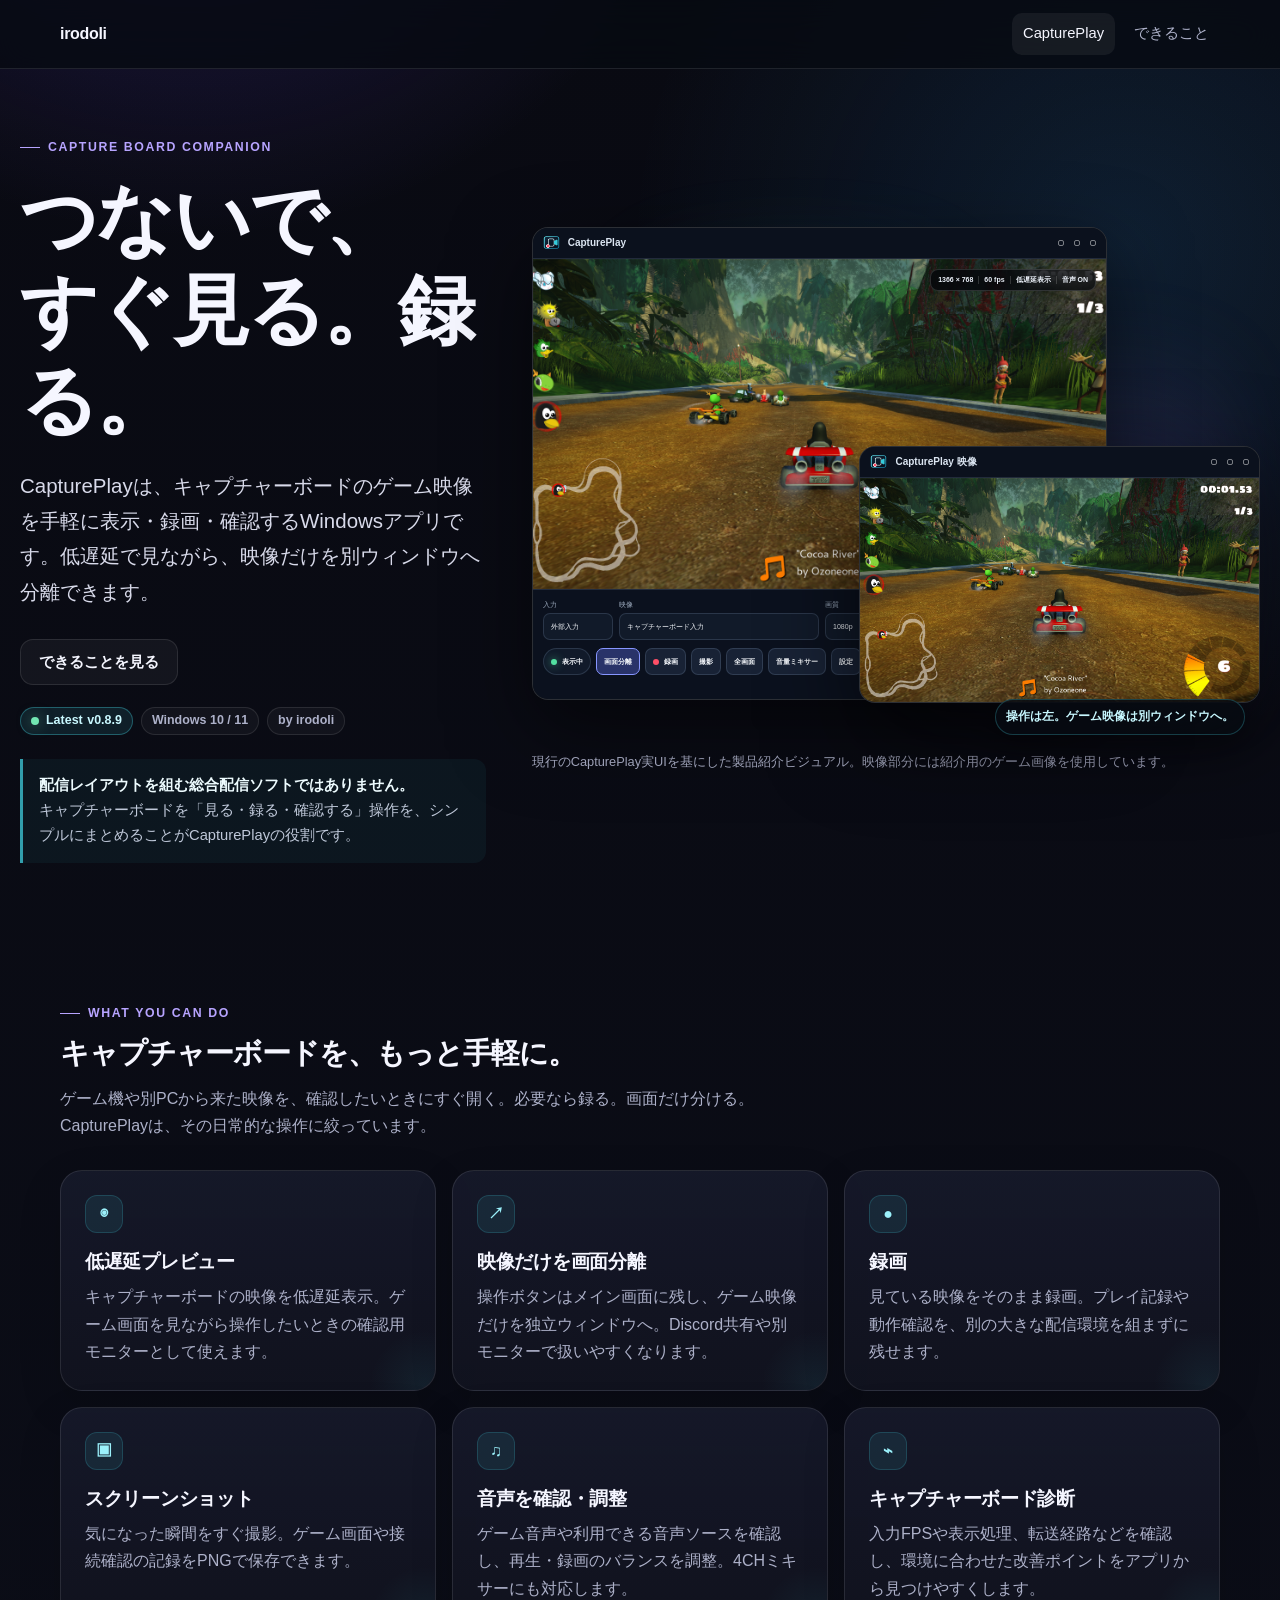
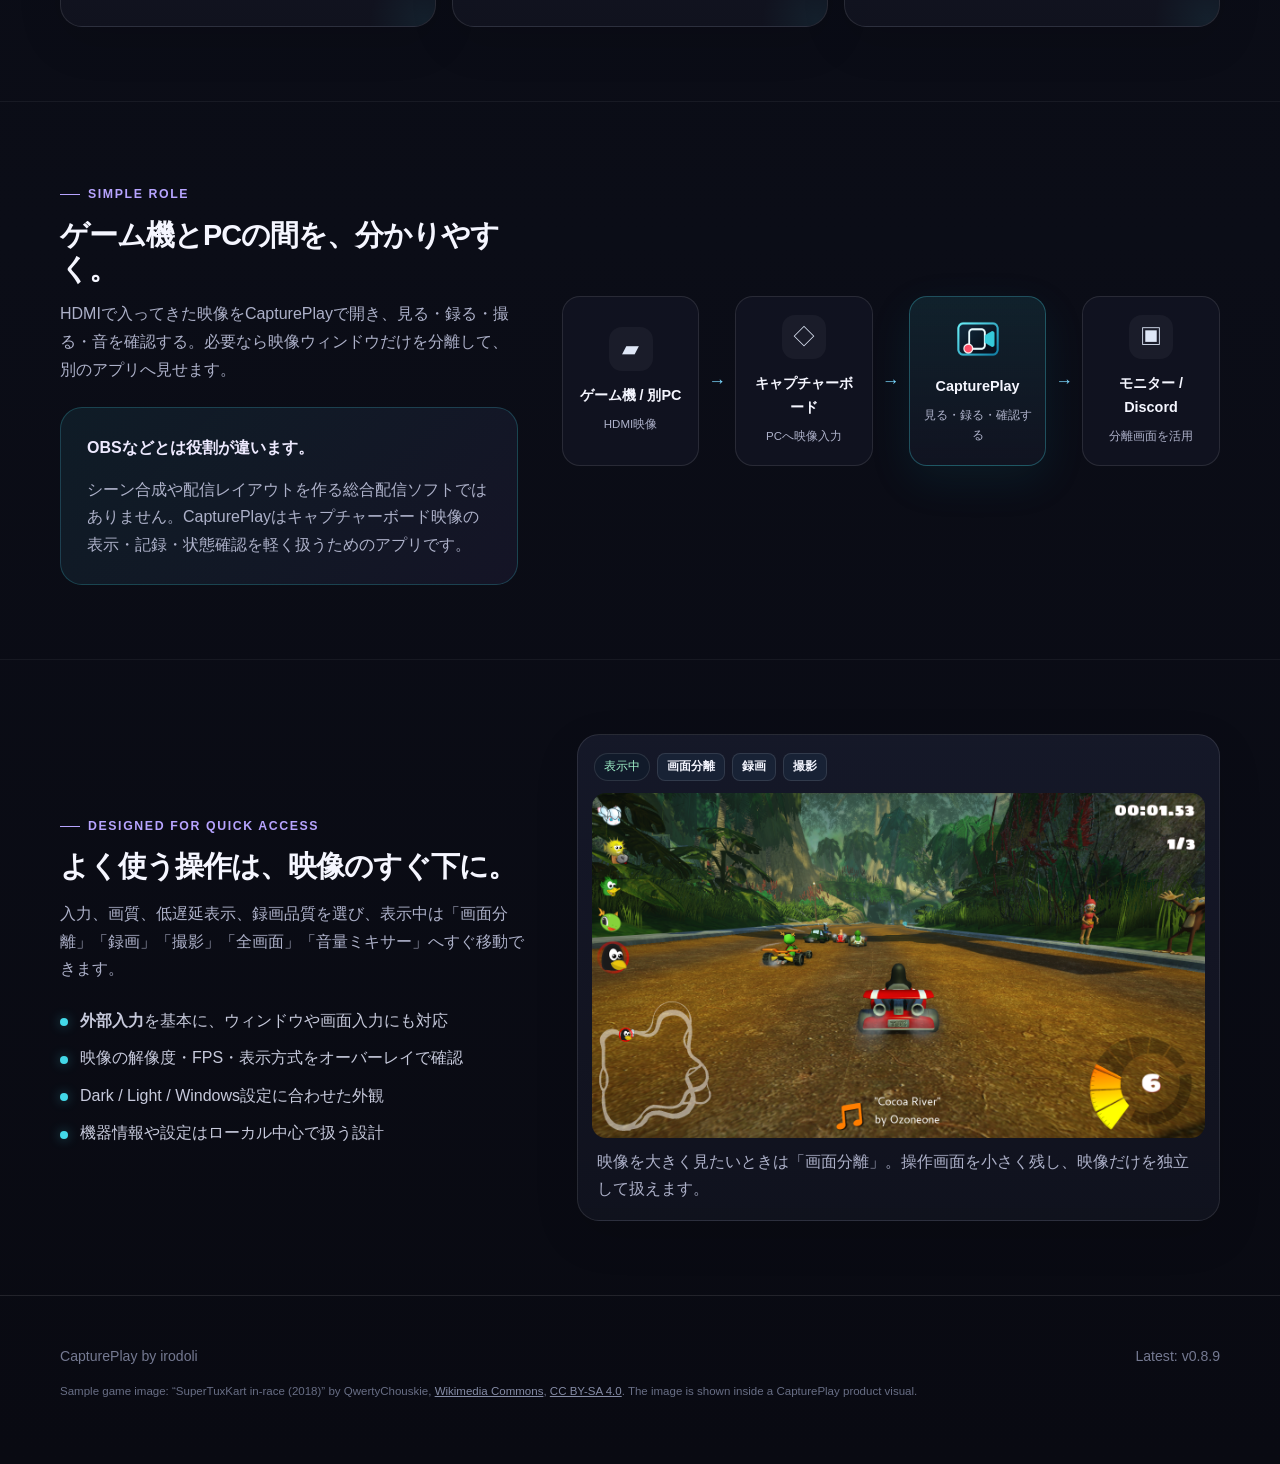
==== commit d04ca282: "Prevent CapturePlay hero overflow" ====
--- a/captureplay/index.html
+++ b/captureplay/index.html
@@ -27,7 +27,7 @@
       <div class="wrap captureplay-hero-grid">
         <div class="hero-copy">
           <span class="eyebrow">Capture board companion</span>
-          <h1 class="compact"><span class="hero-line">つないで、</span><span class="hero-line">すぐ見る。すぐ録る。</span></h1>
+          <h1 class="compact"><span class="hero-line">つないで、</span><span class="hero-line">すぐ見る。録る。</span></h1>
           <p class="lead">CapturePlayは、キャプチャーボードのゲーム映像を手軽に表示・録画・確認するWindowsアプリです。低遅延で見ながら、映像だけを別ウィンドウへ分離できます。</p>
           <div class="actions">
             <a class="button secondary" href="#features">できることを見る</a>
--- a/captureplay/assets/captureplay.css
+++ b/captureplay/assets/captureplay.css
@@ -4,7 +4,7 @@
 .captureplay-hero .wrap { width:min(calc(100% - 40px), 1320px); }
 .captureplay-hero-grid { display:grid; grid-template-columns:minmax(360px,.78fr) minmax(620px,1.22fr); gap:46px; align-items:center; }
 .captureplay-hero h1 { font-size:clamp(2.45rem,3vw,2.9rem); }
-.captureplay-hero h1 .hero-line { display:block; white-space:nowrap; }
+.captureplay-hero h1 .hero-line { display:block; }
 .captureplay-page h2 { font-size:clamp(1.6rem,2.25vw,2.2rem); }
 .captureplay-hero .lead { max-width:610px; }
 .captureplay-page .badge.accent { border-color:rgba(67,216,232,.34); color:#c9f8ff; background:rgba(67,216,232,.10); }
@@ -94,7 +94,6 @@
 @media (max-width:520px) {
   .captureplay-hero .wrap { width:min(calc(100% - 24px),1320px); }
   .captureplay-hero h1 { font-size:clamp(1.95rem,8.4vw,2.2rem); }
-  .captureplay-hero h1 .hero-line { white-space:normal; }
   .captureplay-hero .actions { display:grid; grid-template-columns:1fr; }
   .captureplay-hero .actions .button { width:100%; }
   .role-note { font-size:.86rem; }
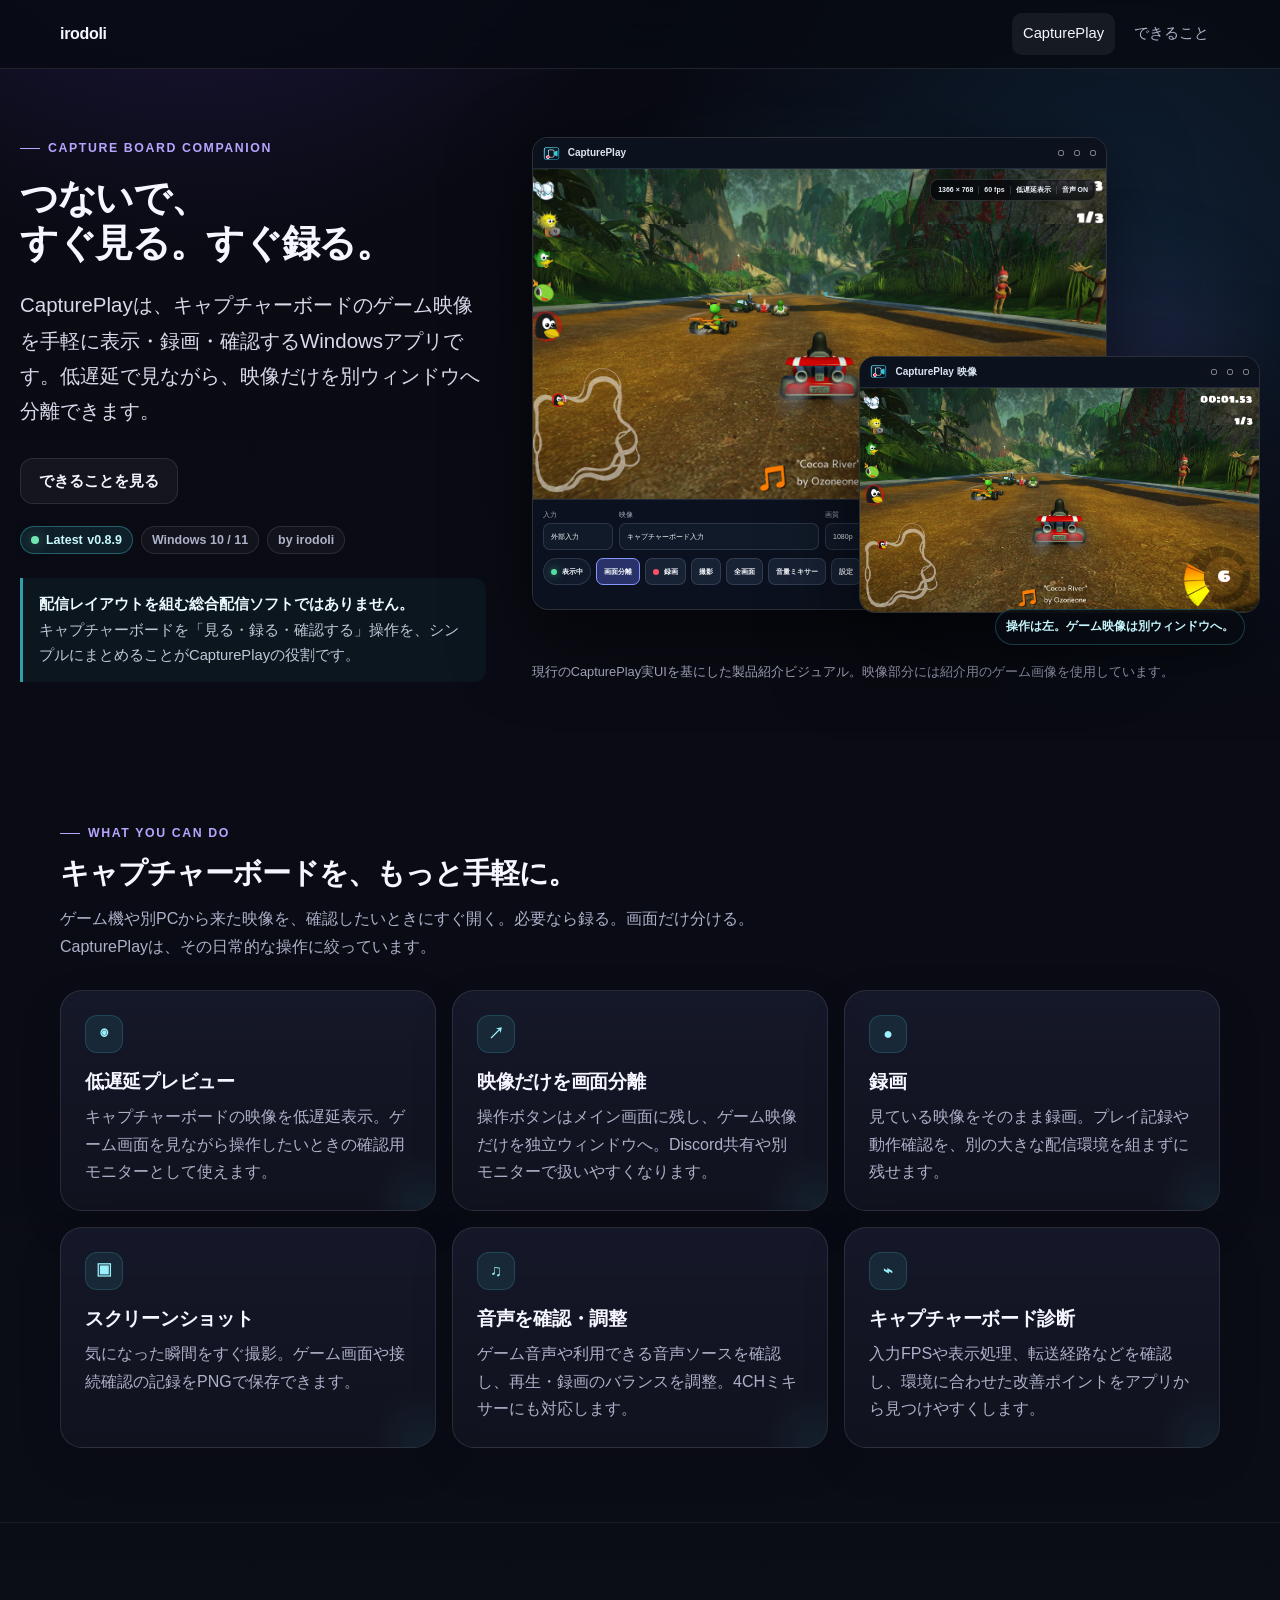
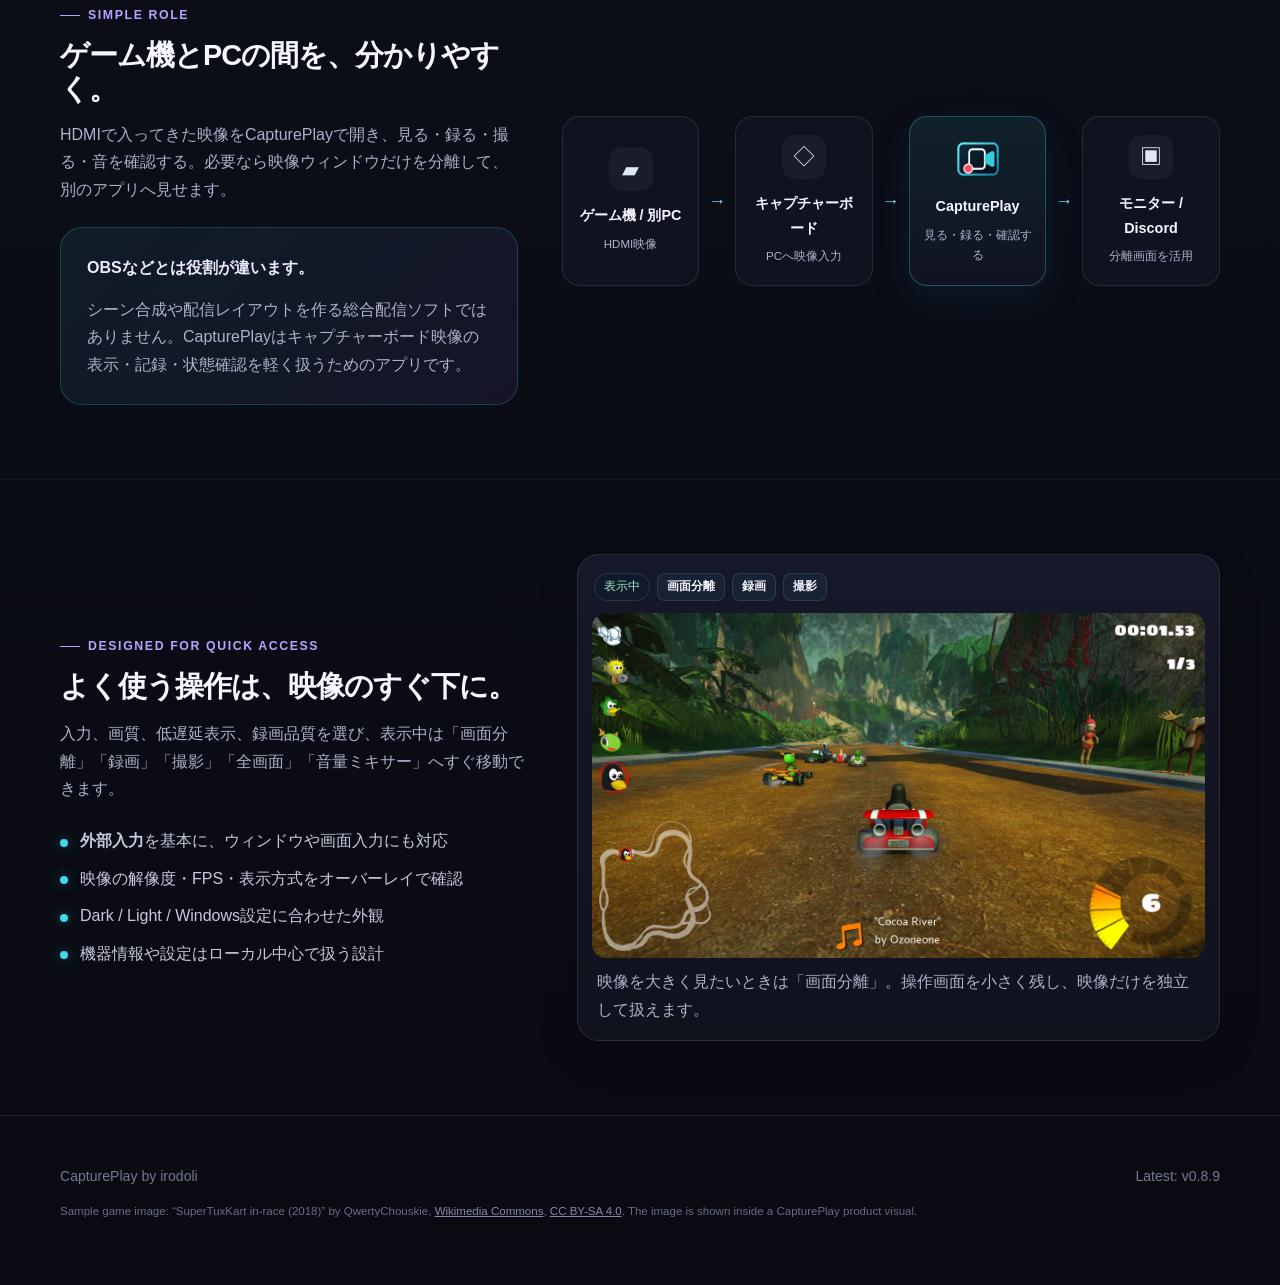
==== commit b41f90a2: "Apply CapturePlay hero type scale correctly" ====
--- a/captureplay/index.html
+++ b/captureplay/index.html
@@ -27,7 +27,7 @@
       <div class="wrap captureplay-hero-grid">
         <div class="hero-copy">
           <span class="eyebrow">Capture board companion</span>
-          <h1 class="compact"><span class="hero-line">つないで、</span><span class="hero-line">すぐ見る。録る。</span></h1>
+          <h1 class="compact"><span class="hero-line">つないで、</span><span class="hero-line">すぐ見る。すぐ録る。</span></h1>
           <p class="lead">CapturePlayは、キャプチャーボードのゲーム映像を手軽に表示・録画・確認するWindowsアプリです。低遅延で見ながら、映像だけを別ウィンドウへ分離できます。</p>
           <div class="actions">
             <a class="button secondary" href="#features">できることを見る</a>
--- a/captureplay/assets/captureplay.css
+++ b/captureplay/assets/captureplay.css
@@ -3,7 +3,7 @@
 .captureplay-hero { padding-top:60px; overflow:hidden; }
 .captureplay-hero .wrap { width:min(calc(100% - 40px), 1320px); }
 .captureplay-hero-grid { display:grid; grid-template-columns:minmax(360px,.78fr) minmax(620px,1.22fr); gap:46px; align-items:center; }
-.captureplay-hero h1 { font-size:clamp(2.45rem,3vw,2.9rem); }
+.captureplay-page .captureplay-hero h1.compact { font-size:clamp(2.35rem,3vw,2.9rem); }
 .captureplay-hero h1 .hero-line { display:block; }
 .captureplay-page h2 { font-size:clamp(1.6rem,2.25vw,2.2rem); }
 .captureplay-hero .lead { max-width:610px; }
@@ -93,7 +93,7 @@
 }
 @media (max-width:520px) {
   .captureplay-hero .wrap { width:min(calc(100% - 24px),1320px); }
-  .captureplay-hero h1 { font-size:clamp(1.95rem,8.4vw,2.2rem); }
+  .captureplay-page .captureplay-hero h1.compact { font-size:clamp(1.9rem,8.1vw,2.15rem); }
   .captureplay-hero .actions { display:grid; grid-template-columns:1fr; }
   .captureplay-hero .actions .button { width:100%; }
   .role-note { font-size:.86rem; }
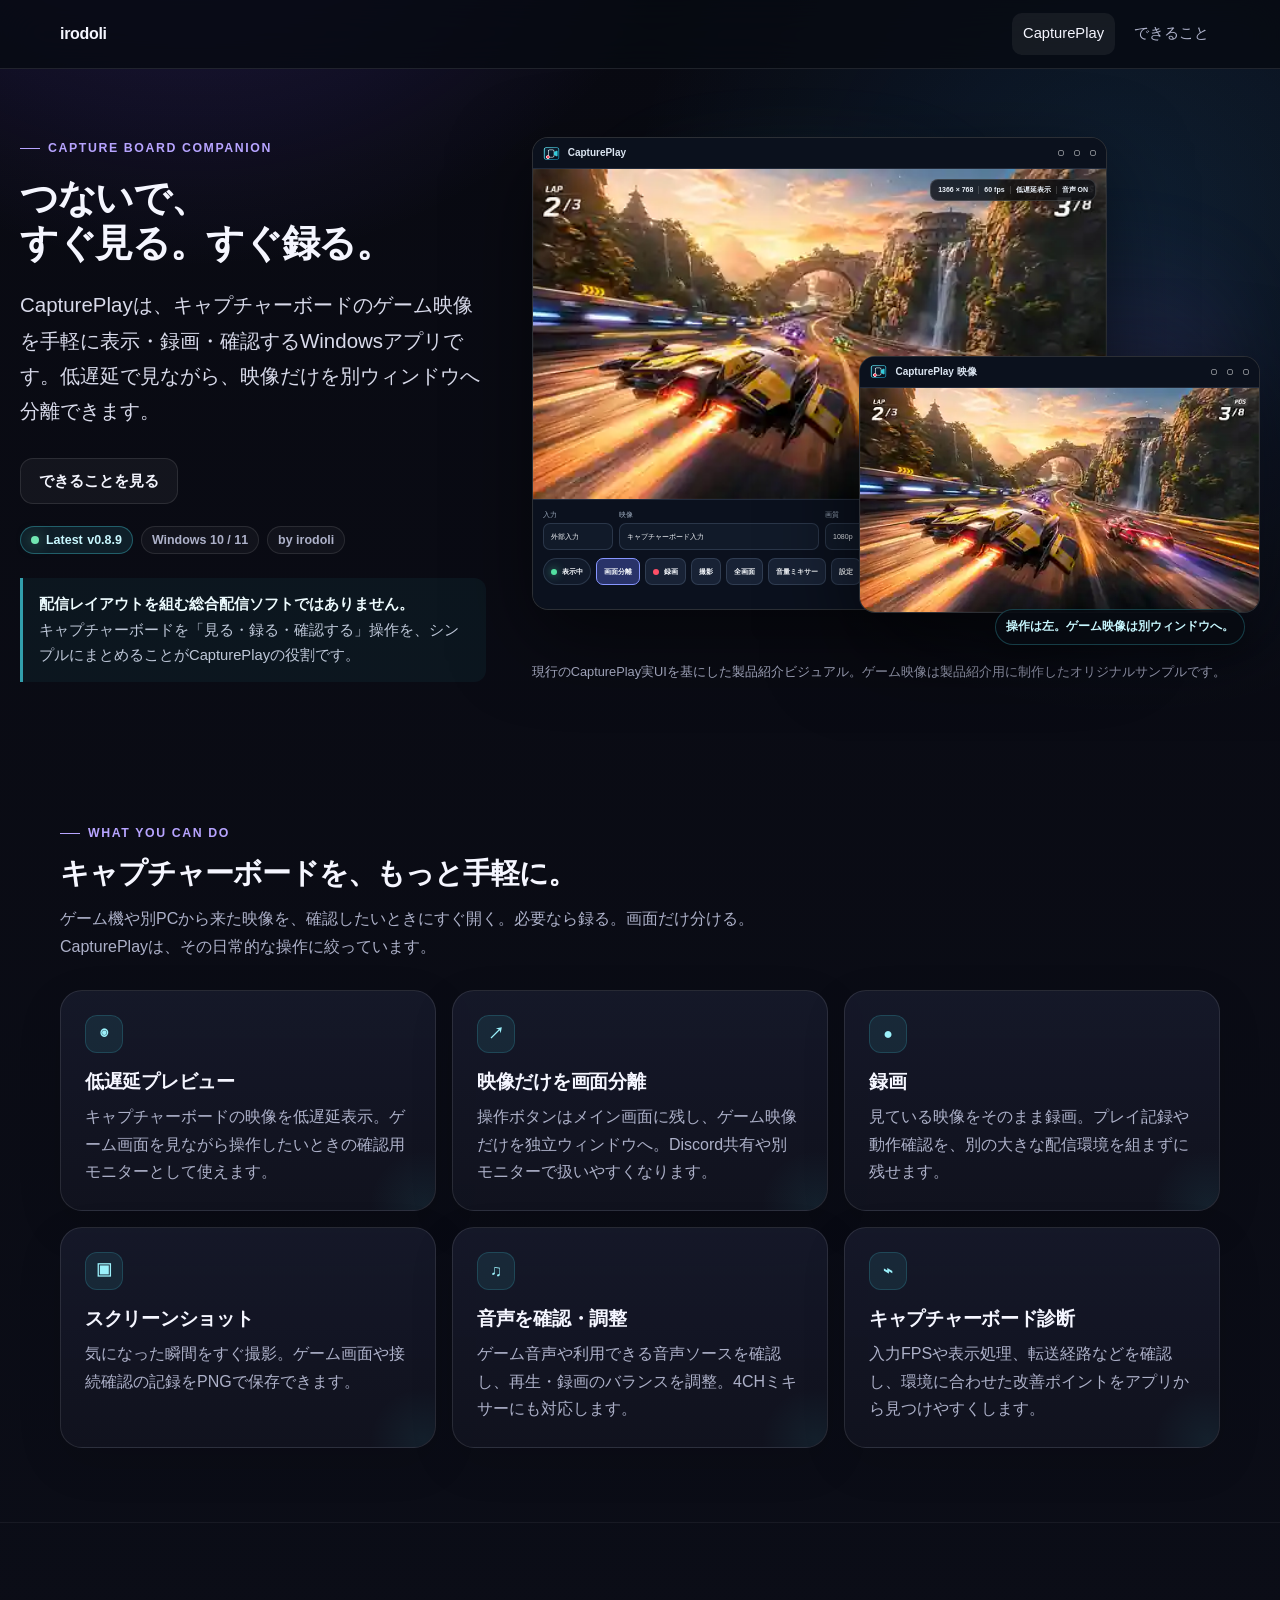
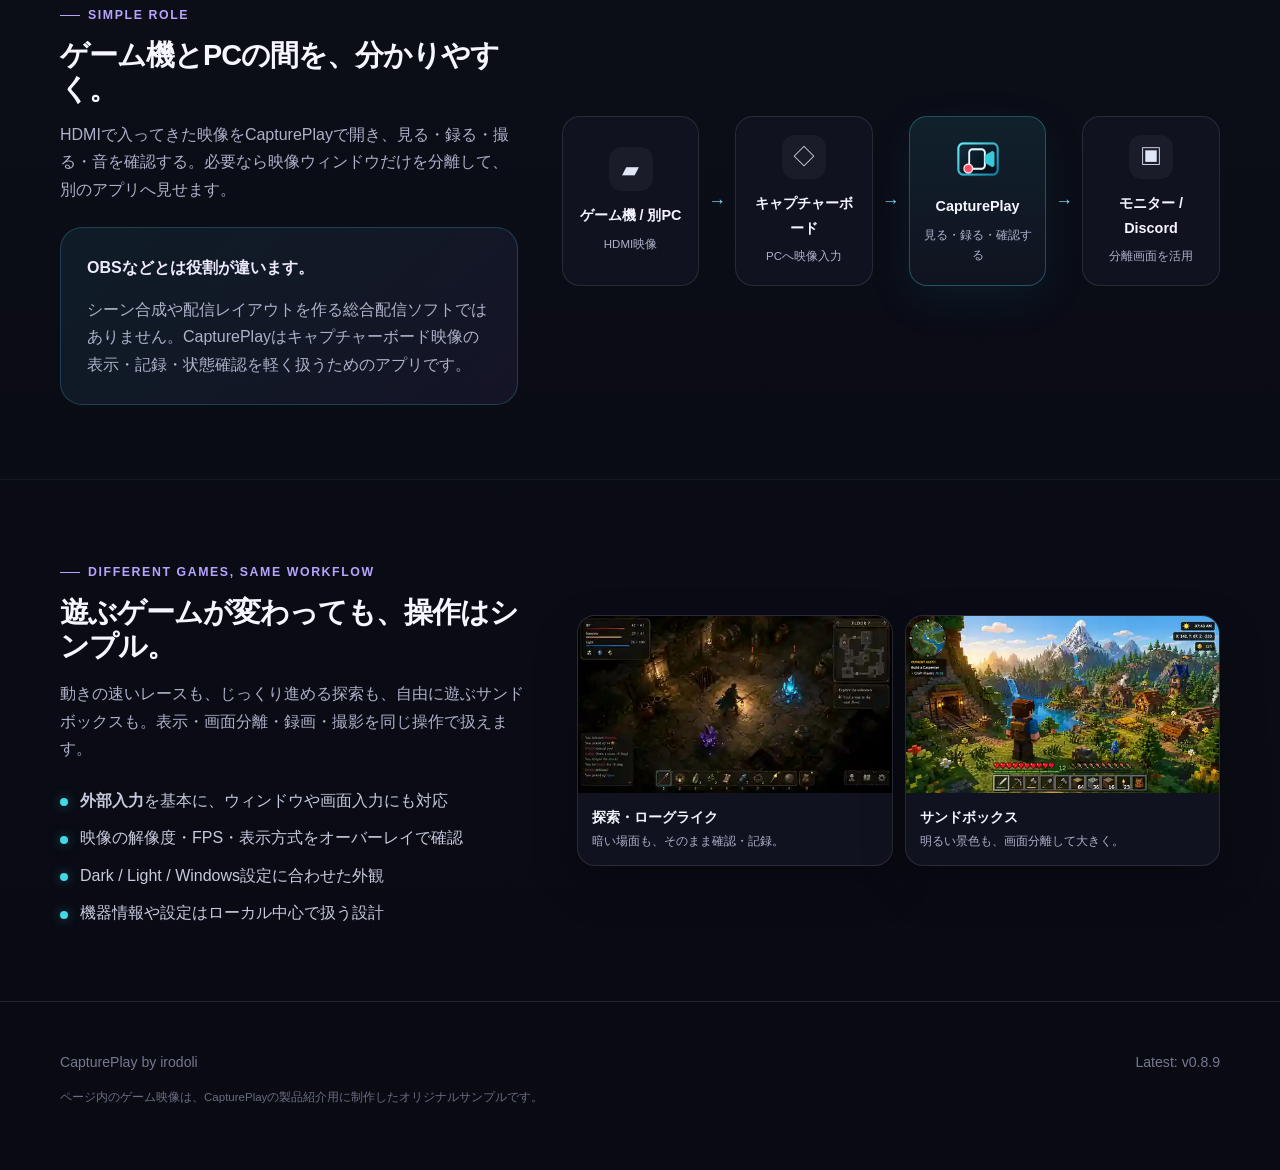
==== commit da501596: "Refresh CapturePlay game showcase visuals" ====
--- a/captureplay/index.html
+++ b/captureplay/index.html
@@ -45,7 +45,7 @@
             <div class="cp-window cp-operator-window">
               <div class="cp-titlebar"><img src="assets/icon.png" alt="" /><span>CapturePlay</span><div class="cp-win-buttons"><i></i><i></i><i></i></div></div>
               <div class="cp-preview">
-                <img src="assets/game-feed.png" alt="SuperTuxKartのゲーム映像サンプル" />
+                <img src="assets/game-showcase/racing.webp" alt="オリジナルの近未来レース映像サンプル" />
                 <div class="cp-stats"><b>1366 × 768</b><span>60 fps</span><span>低遅延表示</span><span>音声 ON</span></div>
               </div>
               <div class="cp-dock">
@@ -70,12 +70,12 @@
 
             <div class="cp-window cp-output-window">
               <div class="cp-titlebar"><img src="assets/icon.png" alt="" /><span>CapturePlay 映像</span><div class="cp-win-buttons"><i></i><i></i><i></i></div></div>
-              <div class="cp-output-image"><img src="assets/game-feed.png" alt="分離表示されたゲーム映像サンプル" /></div>
+              <div class="cp-output-image"><img src="assets/game-showcase/racing.webp" alt="分離表示された近未来レース映像サンプル" /></div>
             </div>
             <div class="cp-link-line" aria-hidden="true"></div>
             <span class="cp-visual-label">操作は左。ゲーム映像は別ウィンドウへ。</span>
           </div>
-          <figcaption>現行のCapturePlay実UIを基にした製品紹介ビジュアル。映像部分には紹介用のゲーム画像を使用しています。</figcaption>
+          <figcaption>現行のCapturePlay実UIを基にした製品紹介ビジュアル。ゲーム映像は製品紹介用に制作したオリジナルサンプルです。</figcaption>
         </figure>
       </div>
     </section>
@@ -121,9 +121,9 @@
     <section class="section ui-section">
       <div class="wrap ui-grid">
         <div class="ui-copy">
-          <span class="eyebrow">Designed for quick access</span>
-          <h2 style="margin-top:13px">よく使う操作は、映像のすぐ下に。</h2>
-          <p>入力、画質、低遅延表示、録画品質を選び、表示中は「画面分離」「録画」「撮影」「全画面」「音量ミキサー」へすぐ移動できます。</p>
+          <span class="eyebrow">Different games, same workflow</span>
+          <h2 style="margin-top:13px">遊ぶゲームが変わっても、操作はシンプル。</h2>
+          <p>動きの速いレースも、じっくり進める探索も、自由に遊ぶサンドボックスも。表示・画面分離・録画・撮影を同じ操作で扱えます。</p>
           <ul class="plain-list">
             <li><strong>外部入力</strong>を基本に、ウィンドウや画面入力にも対応</li>
             <li>映像の解像度・FPS・表示方式をオーバーレイで確認</li>
@@ -131,10 +131,15 @@
             <li>機器情報や設定はローカル中心で扱う設計</li>
           </ul>
         </div>
-        <div class="card ui-detail-card">
-          <div class="mini-control-row"><span>表示中</span><b>画面分離</b><b>録画</b><b>撮影</b></div>
-          <div class="ui-detail-image"><img src="assets/game-feed.png" alt="CapturePlayで扱うゲーム映像のサンプル" /></div>
-          <p>映像を大きく見たいときは「画面分離」。操作画面を小さく残し、映像だけを独立して扱えます。</p>
+        <div class="game-variety-grid" aria-label="CapturePlayで扱えるゲーム映像のオリジナルサンプル">
+          <figure class="game-shot">
+            <img src="assets/game-showcase/dungeon.webp" alt="地下迷宮を探索するオリジナルゲーム映像サンプル" />
+            <figcaption><strong>探索・ローグライク</strong><span>暗い場面も、そのまま確認・記録。</span></figcaption>
+          </figure>
+          <figure class="game-shot">
+            <img src="assets/game-showcase/voxel.webp" alt="ブロックで構成された世界を探索するオリジナルゲーム映像サンプル" />
+            <figcaption><strong>サンドボックス</strong><span>明るい景色も、画面分離して大きく。</span></figcaption>
+          </figure>
         </div>
       </div>
     </section>
@@ -143,7 +148,7 @@
 
   <footer class="footer">
     <div class="wrap footer-inner"><span>CapturePlay by irodoli</span><span>Latest: <span data-latest-version>読み込み中</span></span></div>
-    <div class="wrap media-credit">Sample game image: “SuperTuxKart in-race (2018)” by QwertyChouskie, <a href="https://commons.wikimedia.org/wiki/File:SuperTuxKart_in-race_(2018).png">Wikimedia Commons</a>, <a href="https://creativecommons.org/licenses/by-sa/4.0/">CC BY-SA 4.0</a>. The image is shown inside a CapturePlay product visual.</div>
+    <div class="wrap media-credit">ページ内のゲーム映像は、CapturePlayの製品紹介用に制作したオリジナルサンプルです。</div>
   </footer>
 </body>
 </html>
--- a/captureplay/assets/captureplay.css
+++ b/captureplay/assets/captureplay.css
@@ -3,6 +3,7 @@
 .captureplay-hero { padding-top:60px; overflow:hidden; }
 .captureplay-hero .wrap { width:min(calc(100% - 40px), 1320px); }
 .captureplay-hero-grid { display:grid; grid-template-columns:minmax(360px,.78fr) minmax(620px,1.22fr); gap:46px; align-items:center; }
+.captureplay-hero-grid > *, .captureplay-hero .hero-copy { min-width:0; max-width:100%; }
 .captureplay-page .captureplay-hero h1.compact { font-size:clamp(2.35rem,3vw,2.9rem); }
 .captureplay-hero h1 .hero-line { display:block; }
 .captureplay-page h2 { font-size:clamp(1.6rem,2.25vw,2.2rem); }
@@ -60,13 +61,12 @@
 .plain-list { margin:24px 0 0; padding:0; list-style:none; display:grid; gap:10px; }
 .plain-list li { position:relative; padding-left:20px; color:#c7cadc; }
 .plain-list li::before { content:""; position:absolute; left:0; top:.72em; width:8px; height:8px; border-radius:50%; background:#43d8e8; box-shadow:0 0 12px rgba(67,216,232,.4); }
-.ui-detail-card { padding:14px; overflow:hidden; }
-.mini-control-row { display:flex; align-items:center; gap:7px; padding:4px 2px 12px; overflow:hidden; }
-.mini-control-row span,.mini-control-row b { display:inline-flex; align-items:center; min-height:28px; padding:0 9px; border:1px solid rgba(255,255,255,.11); border-radius:8px; background:#182235; font-size:.72rem; white-space:nowrap; }
-.mini-control-row span { border-radius:999px; background:#111a2a; color:#9ff0c8; }
-.ui-detail-image { aspect-ratio:16/9; overflow:hidden; border-radius:14px; background:#000; }
-.ui-detail-image img { width:100%; height:100%; object-fit:cover; }
-.ui-detail-card p { padding:0 5px 3px; }
+.game-variety-grid { display:grid; grid-template-columns:1fr 1fr; gap:12px; min-width:0; }
+.game-shot { margin:0; min-width:0; overflow:hidden; border:1px solid var(--line); border-radius:18px; background:rgba(18,21,35,.78); box-shadow:0 18px 46px rgba(0,0,0,.22); }
+.game-shot img { display:block; width:100%; aspect-ratio:16/9; object-fit:cover; background:#05080e; }
+.game-shot figcaption { display:grid; gap:4px; padding:13px 14px 14px; }
+.game-shot figcaption strong { color:#f2f5fb; font-size:.86rem; }
+.game-shot figcaption span { color:var(--muted); font-size:.72rem; line-height:1.55; }
 .media-credit { margin-top:15px; color:#686e85; font-size:.72rem; line-height:1.5; }
 .media-credit a { color:#858ca6; }
 
@@ -75,6 +75,7 @@
   .captureplay-hero .hero-copy { max-width:780px; }
   .captureplay-visual { max-width:920px; width:100%; margin:0 auto; }
   .role-grid,.ui-grid { grid-template-columns:1fr; }
+  .game-variety-grid { max-width:920px; }
   .signal-flow { max-width:900px; }
 }
 @media (max-width:760px) {
@@ -107,5 +108,6 @@
   .cp-status,.cp-control { min-height:24px; padding:0 6px; font-size:6.2px; }
   .cp-stats { right:6px; top:6px; font-size:5.8px; padding:5px; }
   .cp-visual-label { font-size:.66rem; }
+  .game-variety-grid { grid-template-columns:1fr; }
   .media-credit { font-size:.66rem; }
 }
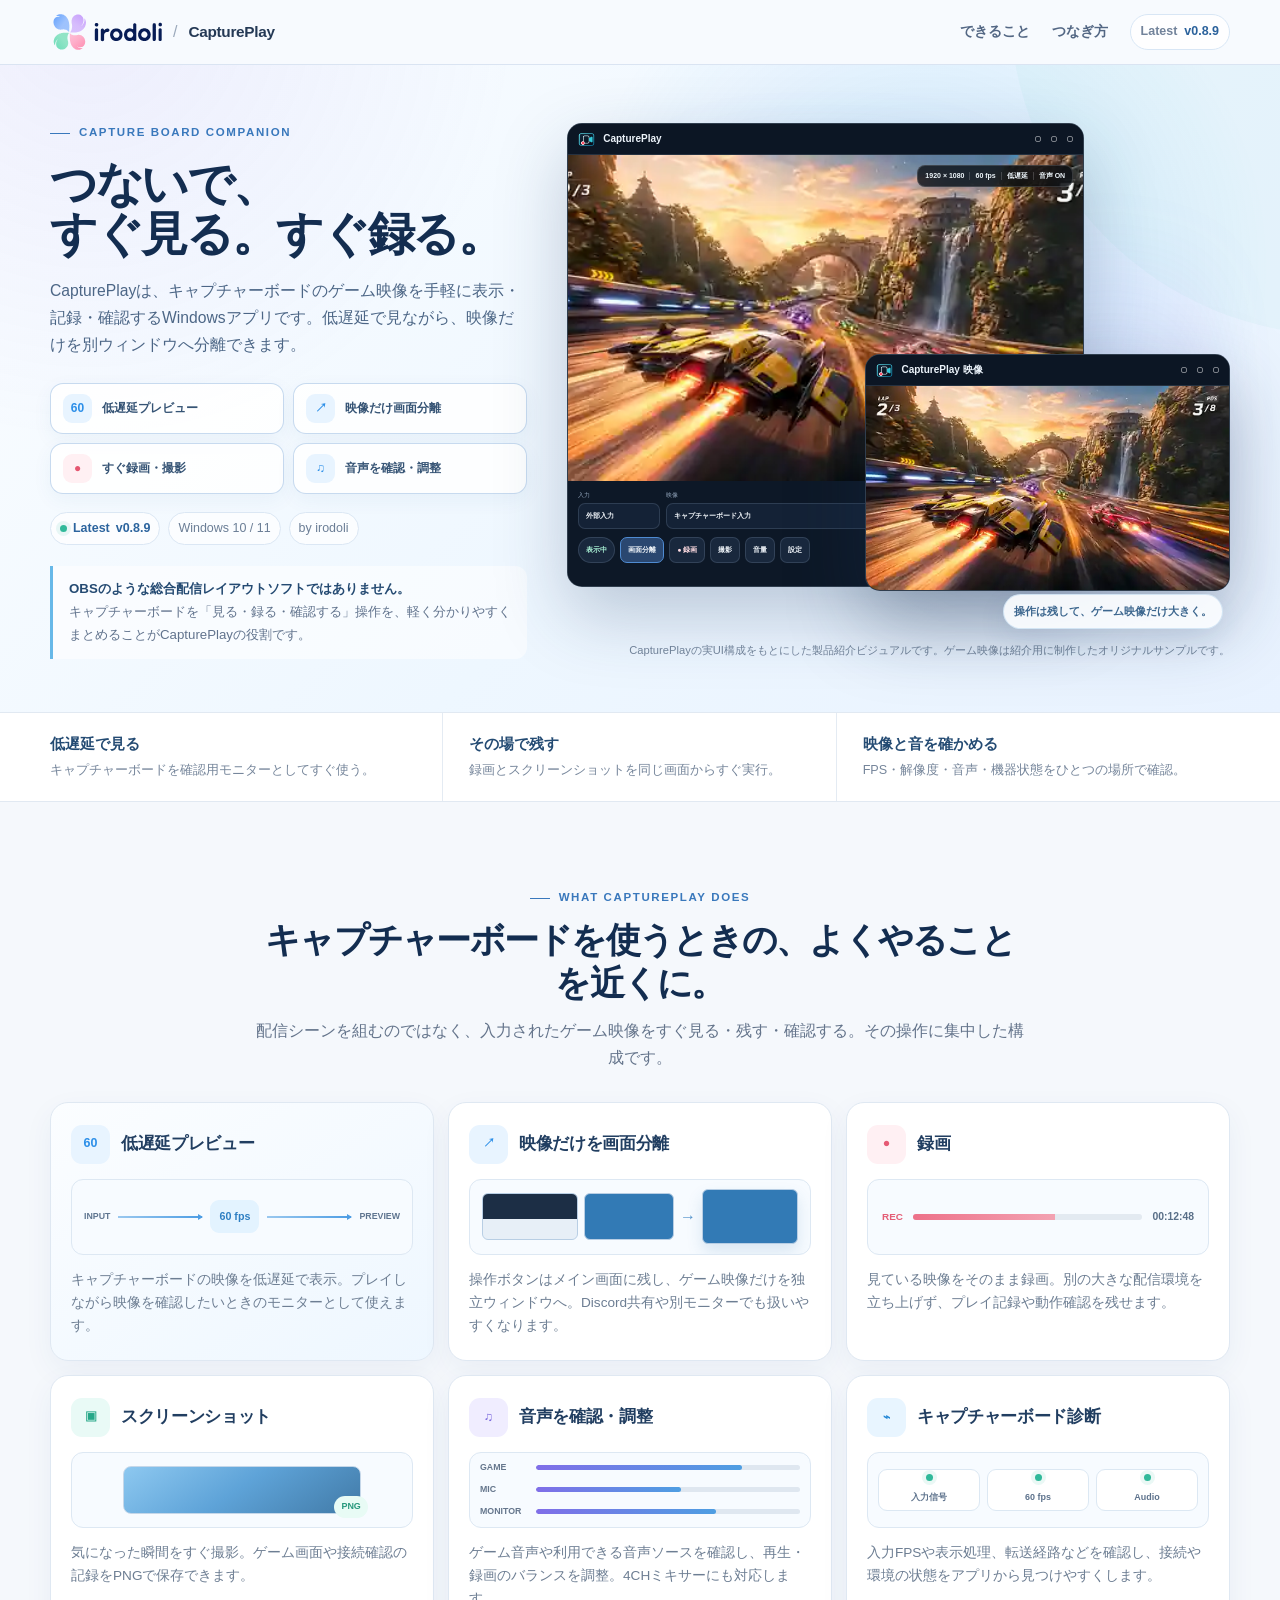
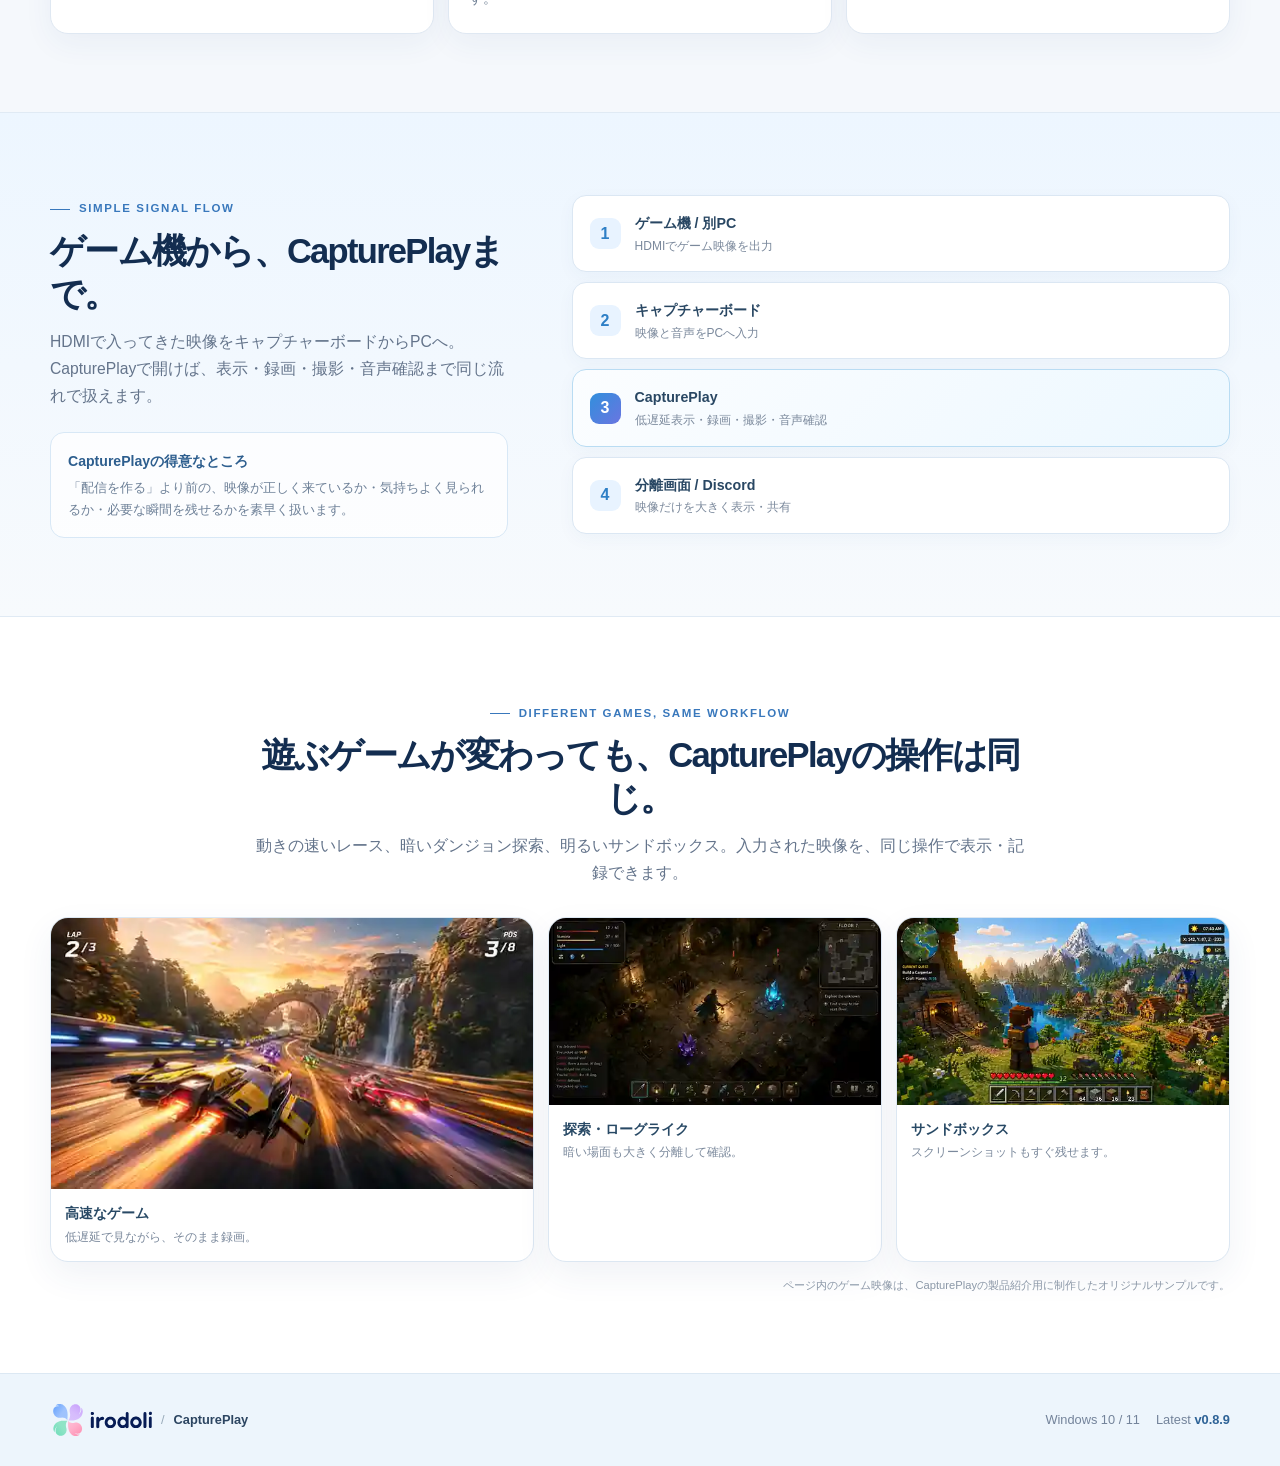
==== commit 3d87606d: "Align CapturePlay page with irodoli family brand" ====
--- a/captureplay/index.html
+++ b/captureplay/index.html
@@ -3,152 +3,145 @@
 <head>
   <meta charset="utf-8" />
   <meta name="viewport" content="width=device-width, initial-scale=1" />
-  <meta name="theme-color" content="#090a12" />
-  <meta name="description" content="CapturePlay - キャプチャーボードの映像を手軽に見る・録る・確認するためのWindowsアプリ。低遅延プレビュー、画面分離、録画、撮影、音声調整、キャプチャーボード診断に対応。" />
+  <meta name="theme-color" content="#f4f9ff" />
+  <meta name="description" content="CapturePlay - キャプチャーボードの映像を低遅延で見る・録る・確認するためのWindowsアプリ。画面分離、録画、スクリーンショット、音声調整、キャプチャーボード診断に対応。" />
   <title>CapturePlay - irodoli</title>
-  <link rel="icon" href="assets/icon.png" />
-  <link rel="stylesheet" href="../assets/site.css" />
+  <link rel="icon" type="image/svg+xml" href="../assets/brand/favicon.svg" />
+  <link rel="alternate icon" href="../assets/brand/favicon.ico" />
   <link rel="stylesheet" href="assets/captureplay.css" />
   <script src="product-page.js" defer></script>
 </head>
-<body class="captureplay-page">
+<body>
   <header class="site-header">
     <div class="wrap header-inner">
-      <a class="brand" href="../"><span>irodoli</span></a>
+      <a class="publisher-product" href="#top" aria-label="irodoli / CapturePlay トップ">
+        <img src="../assets/brand/irodoli-lockup.svg" alt="irodoli" />
+        <span class="brand-divider" aria-hidden="true">/</span>
+        <strong>CapturePlay</strong>
+      </a>
       <nav class="nav" aria-label="CapturePlayナビゲーション">
-        <a href="./" aria-current="page">CapturePlay</a>
         <a href="#features">できること</a>
+        <a href="#flow">つなぎ方</a>
+        <span class="header-latest">Latest <strong data-latest-version>読み込み中</strong></span>
       </nav>
     </div>
   </header>
 
   <main>
-    <section class="hero captureplay-hero">
-      <div class="wrap captureplay-hero-grid">
+    <section id="top" class="hero">
+      <div class="wrap hero-layout">
         <div class="hero-copy">
-          <span class="eyebrow">Capture board companion</span>
-          <h1 class="compact"><span class="hero-line">つないで、</span><span class="hero-line">すぐ見る。すぐ録る。</span></h1>
-          <p class="lead">CapturePlayは、キャプチャーボードのゲーム映像を手軽に表示・録画・確認するWindowsアプリです。低遅延で見ながら、映像だけを別ウィンドウへ分離できます。</p>
-          <div class="actions">
-            <a class="button secondary" href="#features">できることを見る</a>
+          <span class="eyebrow">Capture Board Companion</span>
+          <h1><span>つないで、</span><span>すぐ見る。すぐ録る。</span></h1>
+          <p class="lead">CapturePlayは、キャプチャーボードのゲーム映像を手軽に表示・記録・確認するWindowsアプリです。低遅延で見ながら、映像だけを別ウィンドウへ分離できます。</p>
+          <div class="hero-benefits" aria-label="CapturePlayの主な特徴">
+            <span><b>60</b><i>低遅延プレビュー</i></span>
+            <span><b>↗</b><i>映像だけ画面分離</i></span>
+            <span><b class="rec-dot">●</b><i>すぐ録画・撮影</i></span>
+            <span><b>♫</b><i>音声を確認・調整</i></span>
           </div>
-          <div class="badges">
-            <span class="badge accent"><span class="status-dot"></span>Latest <span data-latest-version class="version-slot">読み込み中</span></span>
-            <span class="badge">Windows 10 / 11</span>
-            <span class="badge">by irodoli</span>
+          <div class="release-row">
+            <span class="latest-badge"><i></i>Latest <strong data-latest-version>読み込み中</strong></span>
+            <span>Windows 10 / 11</span>
+            <span>by irodoli</span>
           </div>
-          <p class="role-note"><strong>配信レイアウトを組む総合配信ソフトではありません。</strong><br />キャプチャーボードを「見る・録る・確認する」操作を、シンプルにまとめることがCapturePlayの役割です。</p>
+          <p class="role-note"><strong>OBSのような総合配信レイアウトソフトではありません。</strong><br />キャプチャーボードを「見る・録る・確認する」操作を、軽く分かりやすくまとめることがCapturePlayの役割です。</p>
         </div>
 
-        <figure class="captureplay-visual" aria-label="CapturePlayの操作画面と分離映像の製品紹介ビジュアル">
-          <div class="cp-showcase">
-            <div class="cp-window cp-operator-window">
-              <div class="cp-titlebar"><img src="assets/icon.png" alt="" /><span>CapturePlay</span><div class="cp-win-buttons"><i></i><i></i><i></i></div></div>
+        <figure class="hero-product" aria-label="CapturePlayの操作画面と分離映像の製品紹介ビジュアル">
+          <div class="cp-stage">
+            <div class="cp-window cp-main-window">
+              <div class="cp-titlebar"><img src="assets/icon.png" alt="" /><span>CapturePlay</span><div class="cp-window-buttons"><i></i><i></i><i></i></div></div>
               <div class="cp-preview">
                 <img src="assets/game-showcase/racing.webp" alt="オリジナルの近未来レース映像サンプル" />
-                <div class="cp-stats"><b>1366 × 768</b><span>60 fps</span><span>低遅延表示</span><span>音声 ON</span></div>
+                <div class="cp-overlay"><b>1920 × 1080</b><span>60 fps</span><span>低遅延</span><span>音声 ON</span></div>
               </div>
-              <div class="cp-dock">
-                <div class="cp-device-row">
-                  <div class="cp-field"><small>入力</small><b>外部入力</b></div>
-                  <div class="cp-field cp-field-wide"><small>映像</small><b>キャプチャーボード入力</b></div>
-                  <div class="cp-field"><small>画質</small><b>1080p</b></div>
-                  <div class="cp-field"><small>表示</small><b>低遅延（推奨）</b></div>
-                  <div class="cp-field cp-secondary-control"><small>録画品質</small><b>高画質</b></div>
+              <div class="cp-panel">
+                <div class="cp-fields">
+                  <span><small>入力</small><b>外部入力</b></span>
+                  <span class="wide"><small>映像</small><b>キャプチャーボード入力</b></span>
+                  <span><small>画質</small><b>1080p</b></span>
+                  <span><small>表示</small><b>低遅延</b></span>
                 </div>
-                <div class="cp-action-row">
-                  <span class="cp-status"><i></i>表示中</span>
-                  <span class="cp-control active">画面分離</span>
-                  <span class="cp-control record"><i></i>録画</span>
-                  <span class="cp-control">撮影</span>
-                  <span class="cp-control cp-secondary-control">全画面</span>
-                  <span class="cp-control cp-secondary-control">音量ミキサー</span>
-                  <span class="cp-control">設定</span>
-                </div>
+                <div class="cp-actions"><em class="online">表示中</em><em class="active">画面分離</em><em class="record">● 録画</em><em>撮影</em><em>音量</em><em>設定</em></div>
               </div>
             </div>
+            <div class="cp-window cp-detached-window">
+              <div class="cp-titlebar"><img src="assets/icon.png" alt="" /><span>CapturePlay 映像</span><div class="cp-window-buttons"><i></i><i></i><i></i></div></div>
+              <div class="cp-detached-image"><img src="assets/game-showcase/racing.webp" alt="分離表示された近未来レース映像サンプル" /></div>
+            </div>
+            <span class="separate-label">操作は残して、ゲーム映像だけ大きく。</span>
+          </div>
+          <figcaption>CapturePlayの実UI構成をもとにした製品紹介ビジュアルです。ゲーム映像は紹介用に制作したオリジナルサンプルです。</figcaption>
+        </figure>
+      </div>
+    </section>
 
-            <div class="cp-window cp-output-window">
-              <div class="cp-titlebar"><img src="assets/icon.png" alt="" /><span>CapturePlay 映像</span><div class="cp-win-buttons"><i></i><i></i><i></i></div></div>
-              <div class="cp-output-image"><img src="assets/game-showcase/racing.webp" alt="分離表示された近未来レース映像サンプル" /></div>
-            </div>
-            <div class="cp-link-line" aria-hidden="true"></div>
-            <span class="cp-visual-label">操作は左。ゲーム映像は別ウィンドウへ。</span>
-          </div>
-          <figcaption>現行のCapturePlay実UIを基にした製品紹介ビジュアル。ゲーム映像は製品紹介用に制作したオリジナルサンプルです。</figcaption>
-        </figure>
+    <section class="intro-strip" aria-label="CapturePlayの使いどころ">
+      <div class="wrap intro-items">
+        <div><strong>低遅延で見る</strong><span>キャプチャーボードを確認用モニターとしてすぐ使う。</span></div>
+        <div><strong>その場で残す</strong><span>録画とスクリーンショットを同じ画面からすぐ実行。</span></div>
+        <div><strong>映像と音を確かめる</strong><span>FPS・解像度・音声・機器状態をひとつの場所で確認。</span></div>
       </div>
     </section>
 
     <section id="features" class="section">
       <div class="wrap">
-        <div class="section-head">
-          <span class="eyebrow">What you can do</span>
-          <h2 style="margin-top:13px">キャプチャーボードを、もっと手軽に。</h2>
-          <p>ゲーム機や別PCから来た映像を、確認したいときにすぐ開く。必要なら録る。画面だけ分ける。CapturePlayは、その日常的な操作に絞っています。</p>
-        </div>
-        <div class="grid cols-3 feature-grid">
-          <article class="card"><div class="feature-icon">◉</div><h3>低遅延プレビュー</h3><p>キャプチャーボードの映像を低遅延表示。ゲーム画面を見ながら操作したいときの確認用モニターとして使えます。</p></article>
-          <article class="card"><div class="feature-icon">↗</div><h3>映像だけを画面分離</h3><p>操作ボタンはメイン画面に残し、ゲーム映像だけを独立ウィンドウへ。Discord共有や別モニターで扱いやすくなります。</p></article>
-          <article class="card"><div class="feature-icon">●</div><h3>録画</h3><p>見ている映像をそのまま録画。プレイ記録や動作確認を、別の大きな配信環境を組まずに残せます。</p></article>
-          <article class="card"><div class="feature-icon">▣</div><h3>スクリーンショット</h3><p>気になった瞬間をすぐ撮影。ゲーム画面や接続確認の記録をPNGで保存できます。</p></article>
-          <article class="card"><div class="feature-icon">♫</div><h3>音声を確認・調整</h3><p>ゲーム音声や利用できる音声ソースを確認し、再生・録画のバランスを調整。4CHミキサーにも対応します。</p></article>
-          <article class="card"><div class="feature-icon">⌁</div><h3>キャプチャーボード診断</h3><p>入力FPSや表示処理、転送経路などを確認し、環境に合わせた改善ポイントをアプリから見つけやすくします。</p></article>
+        <header class="section-head">
+          <span class="eyebrow">What CapturePlay does</span>
+          <h2>キャプチャーボードを使うときの、よくやることを近くに。</h2>
+          <p>配信シーンを組むのではなく、入力されたゲーム映像をすぐ見る・残す・確認する。その操作に集中した構成です。</p>
+        </header>
+        <div class="feature-grid">
+          <article class="feature-card featured"><div class="feature-top"><span class="feature-mark">60</span><h3>低遅延プレビュー</h3></div><div class="latency-visual" aria-hidden="true"><span>INPUT</span><i></i><b>60 fps</b><i></i><span>PREVIEW</span></div><p>キャプチャーボードの映像を低遅延で表示。プレイしながら映像を確認したいときのモニターとして使えます。</p></article>
+          <article class="feature-card"><div class="feature-top"><span class="feature-mark">↗</span><h3>映像だけを画面分離</h3></div><div class="split-visual" aria-hidden="true"><i class="control-box"></i><i class="video-box"></i><span>→</span><i class="detached-box"></i></div><p>操作ボタンはメイン画面に残し、ゲーム映像だけを独立ウィンドウへ。Discord共有や別モニターでも扱いやすくなります。</p></article>
+          <article class="feature-card"><div class="feature-top"><span class="feature-mark red">●</span><h3>録画</h3></div><div class="record-visual" aria-hidden="true"><span>REC</span><i><em></em></i><b>00:12:48</b></div><p>見ている映像をそのまま録画。別の大きな配信環境を立ち上げず、プレイ記録や動作確認を残せます。</p></article>
+          <article class="feature-card"><div class="feature-top"><span class="feature-mark mint">▣</span><h3>スクリーンショット</h3></div><div class="shot-visual" aria-hidden="true"><i></i><span>PNG</span></div><p>気になった瞬間をすぐ撮影。ゲーム画面や接続確認の記録をPNGで保存できます。</p></article>
+          <article class="feature-card"><div class="feature-top"><span class="feature-mark violet">♫</span><h3>音声を確認・調整</h3></div><div class="audio-visual" aria-hidden="true"><span>GAME<i><em style="width:78%"></em></i></span><span>MIC<i><em style="width:55%"></em></i></span><span>MONITOR<i><em style="width:68%"></em></i></span></div><p>ゲーム音声や利用できる音声ソースを確認し、再生・録画のバランスを調整。4CHミキサーにも対応します。</p></article>
+          <article class="feature-card"><div class="feature-top"><span class="feature-mark ocean">⌁</span><h3>キャプチャーボード診断</h3></div><div class="diag-visual" aria-hidden="true"><span><i class="ok"></i>入力信号</span><span><i class="ok"></i>60 fps</span><span><i class="ok"></i>Audio</span></div><p>入力FPSや表示処理、転送経路などを確認し、接続や環境の状態をアプリから見つけやすくします。</p></article>
         </div>
       </div>
     </section>
 
-    <section class="section role-section">
-      <div class="wrap role-grid">
-        <div class="section-head role-copy">
-          <span class="eyebrow">Simple role</span>
-          <h2 style="margin-top:13px">ゲーム機とPCの間を、分かりやすく。</h2>
-          <p>HDMIで入ってきた映像をCapturePlayで開き、見る・録る・撮る・音を確認する。必要なら映像ウィンドウだけを分離して、別のアプリへ見せます。</p>
-          <div class="callout distinction"><strong>OBSなどとは役割が違います。</strong><p class="muted">シーン合成や配信レイアウトを作る総合配信ソフトではありません。CapturePlayはキャプチャーボード映像の表示・記録・状態確認を軽く扱うためのアプリです。</p></div>
-        </div>
-        <div class="signal-flow" aria-label="ゲーム機からCapturePlayまでの接続イメージ">
-          <div class="flow-node"><span class="flow-icon">▰</span><strong>ゲーム機 / 別PC</strong><small>HDMI映像</small></div>
-          <span class="flow-arrow">→</span>
-          <div class="flow-node"><span class="flow-icon">◇</span><strong>キャプチャーボード</strong><small>PCへ映像入力</small></div>
-          <span class="flow-arrow">→</span>
-          <div class="flow-node highlight"><img src="assets/icon.png" alt="" /><strong>CapturePlay</strong><small>見る・録る・確認する</small></div>
-          <span class="flow-arrow">→</span>
-          <div class="flow-node"><span class="flow-icon">▣</span><strong>モニター / Discord</strong><small>分離画面を活用</small></div>
-        </div>
+    <section id="flow" class="section soft">
+      <div class="wrap flow-layout">
+        <header class="section-head compact">
+          <span class="eyebrow">Simple signal flow</span>
+          <h2>ゲーム機から、CapturePlayまで。</h2>
+          <p>HDMIで入ってきた映像をキャプチャーボードからPCへ。CapturePlayで開けば、表示・録画・撮影・音声確認まで同じ流れで扱えます。</p>
+          <div class="distinction"><strong>CapturePlayの得意なところ</strong><span>「配信を作る」より前の、映像が正しく来ているか・気持ちよく見られるか・必要な瞬間を残せるかを素早く扱います。</span></div>
+        </header>
+        <ol class="signal-flow">
+          <li><span>1</span><div><b>ゲーム機 / 別PC</b><small>HDMIでゲーム映像を出力</small></div></li>
+          <li><span>2</span><div><b>キャプチャーボード</b><small>映像と音声をPCへ入力</small></div></li>
+          <li class="highlight"><span>3</span><div><b>CapturePlay</b><small>低遅延表示・録画・撮影・音声確認</small></div></li>
+          <li><span>4</span><div><b>分離画面 / Discord</b><small>映像だけを大きく表示・共有</small></div></li>
+        </ol>
       </div>
     </section>
 
-    <section class="section ui-section">
-      <div class="wrap ui-grid">
-        <div class="ui-copy">
+    <section class="section games-section">
+      <div class="wrap">
+        <header class="section-head">
           <span class="eyebrow">Different games, same workflow</span>
-          <h2 style="margin-top:13px">遊ぶゲームが変わっても、操作はシンプル。</h2>
-          <p>動きの速いレースも、じっくり進める探索も、自由に遊ぶサンドボックスも。表示・画面分離・録画・撮影を同じ操作で扱えます。</p>
-          <ul class="plain-list">
-            <li><strong>外部入力</strong>を基本に、ウィンドウや画面入力にも対応</li>
-            <li>映像の解像度・FPS・表示方式をオーバーレイで確認</li>
-            <li>Dark / Light / Windows設定に合わせた外観</li>
-            <li>機器情報や設定はローカル中心で扱う設計</li>
-          </ul>
+          <h2>遊ぶゲームが変わっても、CapturePlayの操作は同じ。</h2>
+          <p>動きの速いレース、暗いダンジョン探索、明るいサンドボックス。入力された映像を、同じ操作で表示・記録できます。</p>
+        </header>
+        <div class="game-grid">
+          <figure class="game-card main"><img src="assets/game-showcase/racing.webp" alt="近未来レースのオリジナルゲーム映像サンプル" /><figcaption><strong>高速なゲーム</strong><span>低遅延で見ながら、そのまま録画。</span></figcaption></figure>
+          <figure class="game-card"><img src="assets/game-showcase/dungeon.webp" alt="地下迷宮探索のオリジナルゲーム映像サンプル" /><figcaption><strong>探索・ローグライク</strong><span>暗い場面も大きく分離して確認。</span></figcaption></figure>
+          <figure class="game-card"><img src="assets/game-showcase/voxel.webp" alt="ブロック世界のオリジナルゲーム映像サンプル" /><figcaption><strong>サンドボックス</strong><span>スクリーンショットもすぐ残せます。</span></figcaption></figure>
         </div>
-        <div class="game-variety-grid" aria-label="CapturePlayで扱えるゲーム映像のオリジナルサンプル">
-          <figure class="game-shot">
-            <img src="assets/game-showcase/dungeon.webp" alt="地下迷宮を探索するオリジナルゲーム映像サンプル" />
-            <figcaption><strong>探索・ローグライク</strong><span>暗い場面も、そのまま確認・記録。</span></figcaption>
-          </figure>
-          <figure class="game-shot">
-            <img src="assets/game-showcase/voxel.webp" alt="ブロックで構成された世界を探索するオリジナルゲーム映像サンプル" />
-            <figcaption><strong>サンドボックス</strong><span>明るい景色も、画面分離して大きく。</span></figcaption>
-          </figure>
-        </div>
+        <p class="sample-note">ページ内のゲーム映像は、CapturePlayの製品紹介用に制作したオリジナルサンプルです。</p>
       </div>
     </section>
-
   </main>
 
   <footer class="footer">
-    <div class="wrap footer-inner"><span>CapturePlay by irodoli</span><span>Latest: <span data-latest-version>読み込み中</span></span></div>
-    <div class="wrap media-credit">ページ内のゲーム映像は、CapturePlayの製品紹介用に制作したオリジナルサンプルです。</div>
+    <div class="wrap footer-inner">
+      <div class="footer-brand"><img src="../assets/brand/irodoli-lockup.svg" alt="irodoli" /><span>/</span><strong>CapturePlay</strong></div>
+      <div class="footer-meta"><span>Windows 10 / 11</span><span>Latest <strong data-latest-version>読み込み中</strong></span></div>
+    </div>
   </footer>
 </body>
 </html>
--- a/captureplay/assets/captureplay.css
+++ b/captureplay/assets/captureplay.css
@@ -1,113 +1,17 @@
-.captureplay-page { --cp-accent:#43d8e8; --cp-green:#52e0a0; --cp-red:#ff4f67; }
-.captureplay-page .site-header { background:rgba(7,11,18,.80); }
-.captureplay-hero { padding-top:60px; overflow:hidden; }
-.captureplay-hero .wrap { width:min(calc(100% - 40px), 1320px); }
-.captureplay-hero-grid { display:grid; grid-template-columns:minmax(360px,.78fr) minmax(620px,1.22fr); gap:46px; align-items:center; }
-.captureplay-hero-grid > *, .captureplay-hero .hero-copy { min-width:0; max-width:100%; }
-.captureplay-page .captureplay-hero h1.compact { font-size:clamp(2.35rem,3vw,2.9rem); }
-.captureplay-hero h1 .hero-line { display:block; }
-.captureplay-page h2 { font-size:clamp(1.6rem,2.25vw,2.2rem); }
-.captureplay-hero .lead { max-width:610px; }
-.captureplay-page .badge.accent { border-color:rgba(67,216,232,.34); color:#c9f8ff; background:rgba(67,216,232,.10); }
-.version-slot, .latest-inline { margin-left:.28rem; }
-.role-note { margin:24px 0 0; max-width:640px; padding:14px 16px; border-left:3px solid rgba(67,216,232,.7); color:#bfc8d9; background:rgba(67,216,232,.055); border-radius:0 12px 12px 0; font-size:.92rem; }
-.role-note strong { color:#eefcff; }
-.captureplay-visual { margin:0; min-width:0; }
-.captureplay-visual figcaption { margin-top:12px; color:var(--muted); font-size:.8rem; }
-.cp-showcase { position:relative; min-height:520px; padding:16px 0 20px; isolation:isolate; }
-.cp-showcase::before { content:""; position:absolute; inset:4% 3% 8%; background:radial-gradient(circle at 35% 35%, rgba(67,216,232,.19), transparent 42%),radial-gradient(circle at 82% 70%, rgba(154,124,255,.22), transparent 38%); filter:blur(36px); z-index:-1; }
-.cp-window { position:absolute; overflow:hidden; border:1px solid rgba(255,255,255,.15); border-radius:16px; background:#070b12; box-shadow:0 28px 80px rgba(0,0,0,.52),0 0 0 1px rgba(255,255,255,.025) inset; }
-.cp-operator-window { left:0; top:8px; width:79%; }
-.cp-output-window { width:55%; right:0; bottom:36px; z-index:4; box-shadow:0 30px 90px rgba(0,0,0,.64),0 0 0 1px rgba(255,255,255,.035) inset; }
-.cp-titlebar { height:31px; display:flex; align-items:center; gap:8px; padding:0 10px; color:#dce6f2; background:#0b111d; border-bottom:1px solid rgba(153,180,214,.16); font:600 10px/1 "Segoe UI","Yu Gothic UI",sans-serif; }
-.cp-titlebar img { width:17px; height:17px; border-radius:4px; }
-.cp-win-buttons { margin-left:auto; display:flex; align-items:center; gap:10px; }
-.cp-win-buttons i { width:6px; height:6px; border:1px solid rgba(255,255,255,.46); border-radius:2px; }
-.cp-preview { position:relative; height:330px; background:#05080e; overflow:hidden; }
-.cp-preview>img,.cp-output-image>img { width:100%; height:100%; object-fit:cover; }
-.cp-preview::after,.cp-output-image::after { content:""; position:absolute; inset:0; box-shadow:inset 0 0 0 1px rgba(255,255,255,.025); pointer-events:none; }
-.cp-stats { position:absolute; right:10px; top:10px; display:flex; align-items:center; gap:5px; padding:6px 7px; border:1px solid rgba(255,255,255,.14); border-radius:8px; background:rgba(2,5,10,.74); color:#eaf0f8; backdrop-filter:blur(8px); font:600 7px/1.1 "Segoe UI",sans-serif; }
-.cp-stats span { padding-left:5px; border-left:1px solid rgba(255,255,255,.16); }
-.cp-dock { min-height:110px; padding:9px 10px 10px; background:rgba(12,18,30,.97); border-top:1px solid rgba(153,180,214,.17); font-family:"Yu Gothic UI","Segoe UI",sans-serif; }
-.cp-device-row { display:grid; grid-template-columns:.74fr 2.1fr .72fr 1.1fr .9fr; gap:6px; align-items:end; }
-.cp-field { min-width:0; display:grid; gap:3px; }
-.cp-field small { color:#9caabd; font-size:6.5px; }
-.cp-field b { display:block; min-width:0; height:27px; line-height:25px; padding:0 7px; overflow:hidden; white-space:nowrap; text-overflow:ellipsis; border:1px solid rgba(153,180,214,.18); border-radius:7px; background:#111a29; color:#f4f7fb; font-size:7px; font-weight:500; }
-.cp-action-row { display:flex; align-items:center; gap:5px; margin-top:8px; overflow:hidden; }
-.cp-status,.cp-control { min-height:27px; display:inline-flex; align-items:center; justify-content:center; gap:5px; padding:0 7px; border:1px solid rgba(153,180,214,.18); border-radius:7px; background:#182235; color:#f4f7fb; font:600 7px/1 "Yu Gothic UI","Segoe UI",sans-serif; white-space:nowrap; }
-.cp-status { border-radius:999px; background:#111a2a; }
-.cp-status i { width:6px; height:6px; border-radius:50%; background:#52e0a0; box-shadow:0 0 9px rgba(82,224,160,.7); }
-.cp-control.active { background:#293369; border-color:#8796ff; }
-.cp-control.record i { width:6px; height:6px; border-radius:50%; background:#ff4f67; }
-.cp-output-image { position:relative; aspect-ratio:16/9; background:#000; }
-.cp-link-line { position:absolute; left:67%; top:58%; width:21%; height:1px; background:linear-gradient(90deg,rgba(67,216,232,.75),rgba(154,124,255,.76)); transform:rotate(10deg); transform-origin:left center; z-index:3; box-shadow:0 0 14px rgba(67,216,232,.35); }
-.cp-visual-label { position:absolute; right:2%; bottom:4px; z-index:6; padding:7px 10px; border:1px solid rgba(67,216,232,.25); border-radius:999px; background:rgba(7,11,18,.88); color:#c8f8ff; font-size:.72rem; font-weight:700; box-shadow:0 10px 30px rgba(0,0,0,.3); }
-.feature-grid .card { position:relative; overflow:hidden; }
-.feature-grid .card::after { content:""; position:absolute; width:110px; height:110px; right:-44px; bottom:-50px; border-radius:50%; background:radial-gradient(circle,rgba(67,216,232,.07),transparent 70%); }
-.feature-grid .feature-icon { color:#9bf1fb; border-color:rgba(67,216,232,.18); background:rgba(67,216,232,.09); }
-.role-grid { display:grid; grid-template-columns:.82fr 1.18fr; gap:44px; align-items:center; }
-.role-copy { margin:0; }
-.distinction { margin-top:24px; border-color:rgba(67,216,232,.22); background:linear-gradient(135deg,rgba(67,216,232,.08),rgba(154,124,255,.07)); }
-.signal-flow { display:grid; grid-template-columns:1fr auto 1fr auto 1fr auto 1fr; align-items:stretch; gap:9px; }
-.flow-node { min-width:0; min-height:150px; padding:18px 12px; display:flex; flex-direction:column; align-items:center; justify-content:center; text-align:center; border:1px solid var(--line); border-radius:18px; background:rgba(18,21,35,.78); }
-.flow-node.highlight { border-color:rgba(67,216,232,.30); background:linear-gradient(180deg,rgba(67,216,232,.10),rgba(18,21,35,.85)); box-shadow:0 14px 44px rgba(23,149,170,.10); }
-.flow-node img { width:46px; height:46px; border-radius:12px; margin-bottom:12px; }
-.flow-icon { width:44px; height:44px; display:grid; place-items:center; margin-bottom:12px; border-radius:13px; background:rgba(255,255,255,.045); color:#dfe7f7; font-size:1.35rem; }
-.flow-node strong { font-size:.9rem; }
-.flow-node small { margin-top:7px; color:var(--muted); font-size:.72rem; }
-.flow-arrow { align-self:center; color:#7bd8ff; font-size:1.1rem; }
-.ui-grid { display:grid; grid-template-columns:.85fr 1.15fr; gap:42px; align-items:center; }
-.ui-copy p { color:var(--muted); }
-.plain-list { margin:24px 0 0; padding:0; list-style:none; display:grid; gap:10px; }
-.plain-list li { position:relative; padding-left:20px; color:#c7cadc; }
-.plain-list li::before { content:""; position:absolute; left:0; top:.72em; width:8px; height:8px; border-radius:50%; background:#43d8e8; box-shadow:0 0 12px rgba(67,216,232,.4); }
-.game-variety-grid { display:grid; grid-template-columns:1fr 1fr; gap:12px; min-width:0; }
-.game-shot { margin:0; min-width:0; overflow:hidden; border:1px solid var(--line); border-radius:18px; background:rgba(18,21,35,.78); box-shadow:0 18px 46px rgba(0,0,0,.22); }
-.game-shot img { display:block; width:100%; aspect-ratio:16/9; object-fit:cover; background:#05080e; }
-.game-shot figcaption { display:grid; gap:4px; padding:13px 14px 14px; }
-.game-shot figcaption strong { color:#f2f5fb; font-size:.86rem; }
-.game-shot figcaption span { color:var(--muted); font-size:.72rem; line-height:1.55; }
-.media-credit { margin-top:15px; color:#686e85; font-size:.72rem; line-height:1.5; }
-.media-credit a { color:#858ca6; }
-
-@media (max-width:1120px) {
-  .captureplay-hero-grid { grid-template-columns:1fr; }
-  .captureplay-hero .hero-copy { max-width:780px; }
-  .captureplay-visual { max-width:920px; width:100%; margin:0 auto; }
-  .role-grid,.ui-grid { grid-template-columns:1fr; }
-  .game-variety-grid { max-width:920px; }
-  .signal-flow { max-width:900px; }
+:root{
+  --bg:#f5f8fc;--surface:#fff;--ink:#15243d;--muted:#64748b;--line:#dbe6f2;
+  --ocean:#2d8fe8;--ocean-soft:#e8f4ff;--violet:#806ee8;--rose:#ed7189;--mint:#31b99a;
+  --shadow:0 24px 72px rgba(35,73,120,.14);--wrap:min(1180px,calc(100% - 48px));
+  font-family:"Yu Gothic UI","Meiryo UI","Segoe UI",sans-serif;color-scheme:light;
 }
-@media (max-width:760px) {
-  .captureplay-hero { padding-top:50px; }
-  .cp-showcase { min-height:auto; display:grid; gap:14px; padding:8px 0 0; }
-  .cp-window { position:relative; inset:auto; width:100%; }
-  .cp-operator-window { order:1; }
-  .cp-output-window { order:2; width:88%; margin-left:auto; }
-  .cp-preview { height:auto; aspect-ratio:16/9; }
-  .cp-output-image { aspect-ratio:16/9; }
-  .cp-link-line { display:none; }
-  .cp-visual-label { position:static; justify-self:end; margin-top:-2px; order:3; }
-  .signal-flow { grid-template-columns:1fr; gap:8px; }
-  .flow-node { min-height:116px; }
-  .flow-arrow { transform:rotate(90deg); justify-self:center; }
-}
-@media (max-width:520px) {
-  .captureplay-hero .wrap { width:min(calc(100% - 24px),1320px); }
-  .captureplay-page .captureplay-hero h1.compact { font-size:clamp(1.9rem,8.1vw,2.15rem); }
-  .captureplay-hero .actions { display:grid; grid-template-columns:1fr; }
-  .captureplay-hero .actions .button { width:100%; }
-  .role-note { font-size:.86rem; }
-  .cp-titlebar { height:28px; }
-  .cp-device-row { grid-template-columns:.8fr 1.8fr .75fr .95fr; }
-  .cp-secondary-control { display:none; }
-  .cp-dock { min-height:96px; padding:8px; }
-  .cp-field small { font-size:6px; }
-  .cp-field b { height:24px; line-height:22px; padding:0 5px; font-size:6.2px; }
-  .cp-action-row { gap:4px; }
-  .cp-status,.cp-control { min-height:24px; padding:0 6px; font-size:6.2px; }
-  .cp-stats { right:6px; top:6px; font-size:5.8px; padding:5px; }
-  .cp-visual-label { font-size:.66rem; }
-  .game-variety-grid { grid-template-columns:1fr; }
-  .media-credit { font-size:.66rem; }
-}
+*{box-sizing:border-box}html{scroll-behavior:smooth;background:var(--bg)}body{margin:0;min-width:0;background:var(--bg);color:var(--ink);line-height:1.72;-webkit-font-smoothing:antialiased;overflow-x:hidden}img{display:block;max-width:100%}a{color:inherit}.wrap{width:var(--wrap);margin:0 auto}.site-header{position:sticky;top:0;z-index:40;background:rgba(247,250,254,.92);backdrop-filter:blur(18px);border-bottom:1px solid rgba(215,227,241,.9)}.header-inner{height:64px;display:flex;align-items:center;justify-content:space-between;gap:24px}.publisher-product{display:flex;align-items:center;gap:11px;text-decoration:none;min-width:0}.publisher-product img{width:112px;height:auto}.brand-divider{color:#9ba9bb;font-weight:500}.publisher-product strong{font-size:.96rem;letter-spacing:-.02em;color:#243955}.nav{display:flex;align-items:center;gap:22px;font-size:.87rem;font-weight:700;color:#536784}.nav a{text-decoration:none}.nav a:hover{color:var(--ocean)}.header-latest{display:inline-flex;align-items:center;gap:7px;padding:6px 10px;border:1px solid #d8e6f5;background:rgba(255,255,255,.78);border-radius:999px;color:#72839b;font-size:.78rem}.header-latest strong{color:#2b629c}
+.hero{position:relative;padding:48px 0 52px;overflow:hidden;background:radial-gradient(circle at 72% 31%,rgba(54,155,232,.18),transparent 34%),radial-gradient(circle at 7% -8%,rgba(128,110,232,.10),transparent 31%),linear-gradient(135deg,#fbfdff 0%,#eef7ff 56%,#e8f2ff 100%)}.hero:after{content:"";position:absolute;width:660px;height:660px;border-radius:50%;right:-390px;top:-390px;background:rgba(49,185,154,.045);pointer-events:none}.hero-layout{display:grid;grid-template-columns:minmax(400px,.9fr) minmax(590px,1.25fr);gap:40px;align-items:center;position:relative;z-index:1}.hero-copy{min-width:0}.eyebrow{display:inline-flex;align-items:center;gap:9px;text-transform:uppercase;letter-spacing:.14em;color:#3978bc;font-size:.72rem;font-weight:900}.eyebrow:before{content:"";width:20px;height:1px;background:currentColor}.hero h1,.section-head h2{margin:0;letter-spacing:-.05em;color:#132d50}.hero h1{font-size:clamp(2.35rem,3.65vw,3.65rem);line-height:1.08;margin-top:16px}.hero h1 span{display:block}.lead{max-width:640px;margin:18px 0 0;color:#4c6686;font-size:clamp(.98rem,1.14vw,1.08rem)}.hero-benefits{display:grid;grid-template-columns:repeat(2,minmax(0,1fr));gap:9px;margin-top:24px;max-width:590px}.hero-benefits span{display:flex;align-items:center;gap:10px;min-width:0;padding:10px 12px;border:1px solid rgba(196,216,239,.95);background:rgba(255,255,255,.84);border-radius:13px;box-shadow:0 6px 20px rgba(35,82,139,.055)}.hero-benefits b{width:29px;height:29px;display:grid;place-items:center;flex:0 0 auto;border-radius:9px;background:var(--ocean-soft);color:var(--ocean);font-size:.75rem}.hero-benefits .rec-dot{background:#fff0f3;color:#e55670}.hero-benefits i{font-style:normal;color:#365475;font-size:.78rem;font-weight:800}.release-row{display:flex;align-items:center;gap:8px;flex-wrap:wrap;margin-top:18px;color:#6b7e96;font-size:.78rem}.release-row>span{padding:5px 9px;border:1px solid #dbe7f4;background:rgba(255,255,255,.72);border-radius:999px}.latest-badge{display:inline-flex;align-items:center;gap:6px!important;color:#2c649e!important;font-weight:800}.latest-badge i{width:7px;height:7px;border-radius:50%;background:#31b99a;box-shadow:0 0 0 4px rgba(49,185,154,.10)}.role-note{margin:21px 0 0;max-width:620px;padding:12px 14px 12px 16px;border-left:3px solid #67b8e8;background:rgba(255,255,255,.58);border-radius:0 12px 12px 0;color:#61738d;font-size:.83rem}.role-note strong{color:#244a72}
+.hero-product{margin:0;min-width:0}.cp-stage{position:relative;min-height:520px;padding:10px 0 22px}.cp-stage:before{content:"";position:absolute;inset:6% 2% 8% 8%;background:radial-gradient(circle at 35% 32%,rgba(45,143,232,.20),transparent 42%),radial-gradient(circle at 82% 68%,rgba(128,110,232,.16),transparent 40%);filter:blur(30px)}.cp-window{position:absolute;overflow:hidden;border:1px solid rgba(135,158,187,.32);border-radius:15px;background:#07101b;box-shadow:0 28px 70px rgba(30,61,100,.25)}.cp-main-window{left:0;top:10px;width:78%}.cp-detached-window{right:0;bottom:42px;width:55%;z-index:3;box-shadow:0 32px 76px rgba(23,47,78,.34)}.cp-titlebar{height:31px;display:flex;align-items:center;gap:8px;padding:0 10px;background:#0c1624;border-bottom:1px solid rgba(178,198,221,.15);color:#edf4fb;font:600 10px/1 "Segoe UI",sans-serif}.cp-titlebar img{width:17px;height:17px;border-radius:4px}.cp-window-buttons{margin-left:auto;display:flex;gap:10px}.cp-window-buttons i{width:6px;height:6px;border:1px solid rgba(255,255,255,.45);border-radius:2px}.cp-preview,.cp-detached-image{position:relative;overflow:hidden;background:#02060a}.cp-preview{height:326px}.cp-preview>img,.cp-detached-image>img{width:100%;height:100%;object-fit:cover}.cp-detached-image{aspect-ratio:16/9}.cp-overlay{position:absolute;top:10px;right:10px;display:flex;align-items:center;gap:5px;padding:6px 7px;border:1px solid rgba(255,255,255,.15);border-radius:8px;background:rgba(3,8,14,.76);color:#eef6fb;font:600 7px/1.1 "Segoe UI",sans-serif;backdrop-filter:blur(8px)}.cp-overlay span{padding-left:5px;border-left:1px solid rgba(255,255,255,.18)}.cp-panel{min-height:105px;padding:9px 10px;background:#0d1827}.cp-fields{display:grid;grid-template-columns:.72fr 1.9fr .7fr .9fr;gap:6px}.cp-fields>span{display:grid;gap:3px;min-width:0}.cp-fields small{color:#93a6bc;font-size:6px}.cp-fields b{height:26px;line-height:24px;padding:0 7px;border:1px solid rgba(163,184,210,.18);border-radius:7px;background:#142236;color:#f3f7fb;overflow:hidden;white-space:nowrap;text-overflow:ellipsis;font-size:6.8px;font-weight:600}.cp-actions{display:flex;gap:5px;margin-top:8px;overflow:hidden}.cp-actions em{min-height:26px;display:inline-flex;align-items:center;justify-content:center;padding:0 7px;border:1px solid rgba(163,184,210,.18);border-radius:7px;background:#19283d;color:#f0f5fa;font:600 6.8px/1 "Segoe UI",sans-serif;font-style:normal;white-space:nowrap}.cp-actions .online{border-radius:999px;color:#a9f2d6}.cp-actions .active{background:#2a4770;border-color:#4f8bd1}.cp-actions .record{color:#ffdce2}.separate-label{position:absolute;right:1%;bottom:4px;z-index:4;padding:7px 10px;border:1px solid rgba(71,147,210,.20);border-radius:999px;background:rgba(251,253,255,.92);color:#3c668e;font-size:.69rem;font-weight:800;box-shadow:0 10px 28px rgba(37,76,123,.10)}.hero-product figcaption{margin-top:8px;color:#73859b;font-size:.7rem;text-align:right}
+.intro-strip{background:#fff;border-top:1px solid #e1e9f2;border-bottom:1px solid #e1e9f2}.intro-items{display:grid;grid-template-columns:repeat(3,1fr)}.intro-items>div{padding:19px 26px;border-right:1px solid #e4ebf3;display:grid;gap:2px}.intro-items>div:first-child{padding-left:0}.intro-items>div:last-child{border-right:0}.intro-items strong{color:#244b73;font-size:.93rem}.intro-items span{color:#76869b;font-size:.79rem}
+.section{padding:78px 0}.section.soft{background:linear-gradient(180deg,#edf6ff 0%,#f7fafd 100%);border-top:1px solid #e0eaf4;border-bottom:1px solid #e0eaf4}.section-head{max-width:780px;margin:0 auto 30px;text-align:center}.section-head.compact{text-align:left;margin:0}.section-head h2{font-size:clamp(1.75rem,2.7vw,2.55rem);line-height:1.24;margin-top:11px}.section-head p{margin:13px 0 0;color:var(--muted);font-size:.98rem}.feature-grid{display:grid;grid-template-columns:repeat(3,minmax(0,1fr));gap:14px}.feature-card{min-width:0;padding:22px 20px;border:1px solid #dfe8f2;border-radius:18px;background:#fff;box-shadow:0 10px 30px rgba(38,77,126,.055)}.feature-card.featured{background:linear-gradient(150deg,#fbfdff,#eef7ff)}.feature-top{display:flex;align-items:center;gap:11px}.feature-mark{width:39px;height:39px;display:grid;place-items:center;border-radius:11px;background:#e8f4ff;color:#2d8fe8;font-weight:900;font-size:.78rem}.feature-mark.red{background:#fff0f3;color:#e65a74}.feature-mark.mint{background:#e9faf6;color:#26a788}.feature-mark.violet{background:#f0edff;color:#7664dc}.feature-mark.ocean{background:#e8f5ff;color:#2387d6}.feature-card h3{margin:0;color:#213e61;font-size:1.04rem;letter-spacing:-.02em}.feature-card p{margin:13px 0 0;color:#6d7e93;font-size:.85rem}.latency-visual,.split-visual,.record-visual,.shot-visual,.audio-visual,.diag-visual{height:76px;margin:15px 0 12px;border:1px solid #dde8f3;border-radius:12px;background:#f7fbff;overflow:hidden}.latency-visual{display:flex;align-items:center;justify-content:center;gap:8px;padding:12px;font-size:.55rem;color:#5f7590;font-weight:800}.latency-visual i{height:2px;flex:1;background:linear-gradient(90deg,#9ac8ef,#4d9de4);position:relative}.latency-visual i:after{content:"";position:absolute;right:-1px;top:-2px;border-left:5px solid #4d9de4;border-top:3px solid transparent;border-bottom:3px solid transparent}.latency-visual b{padding:7px 9px;border-radius:9px;background:#e3f3ff;color:#2e7fc3;font-size:.67rem}.split-visual{position:relative;display:flex;align-items:center;gap:6px;padding:12px}.split-visual i{border:1px solid #b8cee4;border-radius:6px;background:#fff;display:block}.control-box{width:31%;height:47px;background:linear-gradient(#1c2e45 0 55%,#e7eff7 55%)!important}.video-box{width:29%;height:47px;background:#327ab5!important}.detached-box{width:31%;height:55px;background:#327ab5!important;box-shadow:0 8px 16px rgba(47,112,170,.15)}.split-visual span{color:#5695cd;font-weight:900}.record-visual{display:grid;grid-template-columns:auto 1fr auto;align-items:center;gap:10px;padding:14px}.record-visual span{color:#e45d76;font-size:.62rem;font-weight:900}.record-visual i{height:6px;border-radius:999px;background:#e3eaf1;overflow:hidden}.record-visual em{display:block;width:62%;height:100%;background:linear-gradient(90deg,#ed7189,#f3a2b2)}.record-visual b{color:#596f88;font-size:.65rem}.shot-visual{position:relative;display:grid;place-items:center}.shot-visual i{width:70%;height:48px;border:1px solid #c5d7e9;border-radius:8px;background:linear-gradient(145deg,#8dc8f0,#5ea3d8 48%,#417aa7)}.shot-visual span{position:absolute;right:13%;bottom:9px;padding:3px 7px;border-radius:999px;background:#e8fbf5;color:#27987d;font-size:.56rem;font-weight:900}.audio-visual{display:grid;align-content:center;gap:7px;padding:10px}.audio-visual span{display:grid;grid-template-columns:50px 1fr;align-items:center;gap:6px;color:#65768c;font-size:.55rem;font-weight:800}.audio-visual i{height:5px;border-radius:999px;background:#dfe7f0;overflow:hidden}.audio-visual em{display:block;height:100%;border-radius:999px;background:linear-gradient(90deg,#806ee8,#4e9ee2)}.diag-visual{display:grid;grid-template-columns:repeat(3,1fr);gap:7px;align-items:center;padding:10px}.diag-visual span{height:42px;display:grid;place-items:center;border:1px solid #dce8f3;border-radius:9px;background:#fff;color:#5d728c;font-size:.56rem;font-weight:800}.diag-visual i{width:7px;height:7px;border-radius:50%;background:#31b99a;box-shadow:0 0 0 4px rgba(49,185,154,.10)}
+.flow-layout{display:grid;grid-template-columns:.82fr 1.18fr;gap:64px;align-items:center}.distinction{display:grid;gap:4px;margin-top:22px;padding:16px 17px;border:1px solid #d8e8f6;border-radius:14px;background:rgba(255,255,255,.75)}.distinction strong{color:#2d5e8e;font-size:.88rem}.distinction span{color:#6e8198;font-size:.8rem}.signal-flow{list-style:none;margin:0;padding:0;display:grid;gap:10px}.signal-flow li{display:flex;align-items:center;gap:14px;padding:15px 17px;border:1px solid #dbe7f3;border-radius:14px;background:#fff;box-shadow:0 5px 18px rgba(38,78,128,.04)}.signal-flow li>span{width:31px;height:31px;display:grid;place-items:center;flex:0 0 auto;border-radius:9px;background:#e8f3ff;color:#2e7fc6;font-weight:900}.signal-flow li div{display:grid}.signal-flow b{color:#294763;font-size:.89rem}.signal-flow small{color:#7b899c;font-size:.75rem}.signal-flow .highlight{border-color:#b9dcf3;background:linear-gradient(135deg,#fbfdff,#edf8ff)}.signal-flow .highlight>span{background:linear-gradient(135deg,#318fdc,#6a75e1);color:#fff}
+.games-section{background:#fff}.game-grid{display:grid;grid-template-columns:1.45fr 1fr 1fr;gap:14px}.game-card{margin:0;min-width:0;overflow:hidden;border:1px solid #dce7f2;border-radius:18px;background:#fff;box-shadow:0 13px 34px rgba(37,76,124,.07)}.game-card img{width:100%;aspect-ratio:16/9;object-fit:cover;background:#07101b}.game-card figcaption{display:grid;gap:2px;padding:13px 14px}.game-card strong{color:#284965;font-size:.86rem}.game-card span{color:#7b899c;font-size:.72rem}.sample-note{margin:14px 0 0;text-align:right;color:#8b97a7;font-size:.7rem}.footer{padding:28px 0;background:#edf5fc;border-top:1px solid #dce8f3}.footer-inner{display:flex;align-items:center;justify-content:space-between;gap:22px;color:#73839a;font-size:.8rem}.footer-brand{display:flex;align-items:center;gap:9px}.footer-brand img{width:102px}.footer-brand>span{color:#9aabba}.footer-brand strong{color:#2c4561}.footer-meta{display:flex;gap:16px}.footer-meta strong{color:#2d6296}
+@media(max-width:1080px){:root{--wrap:min(100% - 38px,900px)}.hero-layout{grid-template-columns:1fr;gap:30px}.hero-copy{max-width:760px}.hero-product{max-width:900px;margin:0 auto}.feature-grid{grid-template-columns:repeat(2,minmax(0,1fr))}.flow-layout{grid-template-columns:1fr;gap:34px}.game-grid{grid-template-columns:1fr 1fr}.game-card.main{grid-column:1/-1}.cp-stage{min-height:545px}}
+@media(max-width:680px){:root{--wrap:calc(100% - 28px)}.header-inner{height:58px}.publisher-product img{width:95px}.publisher-product strong{font-size:.88rem}.nav a{display:none}.header-latest{font-size:.7rem;padding:5px 8px}.hero{padding:28px 0 32px}.hero-layout{gap:22px}.hero h1{font-size:clamp(2rem,10.2vw,2.55rem);margin-top:12px}.lead{font-size:.9rem;line-height:1.68;margin-top:13px}.hero-benefits{grid-template-columns:1fr;gap:7px;margin-top:17px}.hero-benefits span{padding:8px 10px}.release-row{margin-top:13px}.release-row>span:not(.latest-badge){display:none}.role-note{font-size:.78rem;margin-top:15px}.cp-stage{min-height:auto;display:grid;gap:13px;padding:3px 0}.cp-window{position:relative;inset:auto;width:100%}.cp-main-window{order:1}.cp-detached-window{order:2;width:88%;margin-left:auto}.cp-preview{height:auto;aspect-ratio:16/9}.separate-label{position:static;order:3;justify-self:end;font-size:.62rem}.hero-product figcaption{text-align:left;font-size:.64rem}.intro-items{grid-template-columns:1fr}.intro-items>div{padding:14px 0;border-right:0;border-bottom:1px solid #e5ecf3}.intro-items>div:last-child{border-bottom:0}.section{padding:58px 0}.section-head{text-align:left;margin-bottom:24px}.section-head h2{font-size:clamp(1.62rem,7.8vw,2.1rem)}.feature-grid{grid-template-columns:1fr}.flow-layout{gap:25px}.game-grid{grid-template-columns:1fr}.game-card.main{grid-column:auto}.sample-note{text-align:left}.footer-inner{display:grid}.footer-meta{flex-wrap:wrap}.cp-fields{grid-template-columns:.8fr 1.75fr .7fr .85fr}.cp-fields small{font-size:5.5px}.cp-fields b,.cp-actions em{font-size:6px}.cp-overlay{font-size:5.5px;right:6px;top:6px}.cp-actions em:nth-last-child(2){display:none}}
+@media(max-width:420px){.publisher-product{gap:7px}.publisher-product img{width:88px}.brand-divider{font-size:.8rem}.publisher-product strong{font-size:.8rem}.cp-actions em:nth-last-child(3){display:none}.footer-brand img{width:94px}}
+@media(prefers-reduced-motion:reduce){html{scroll-behavior:auto}}
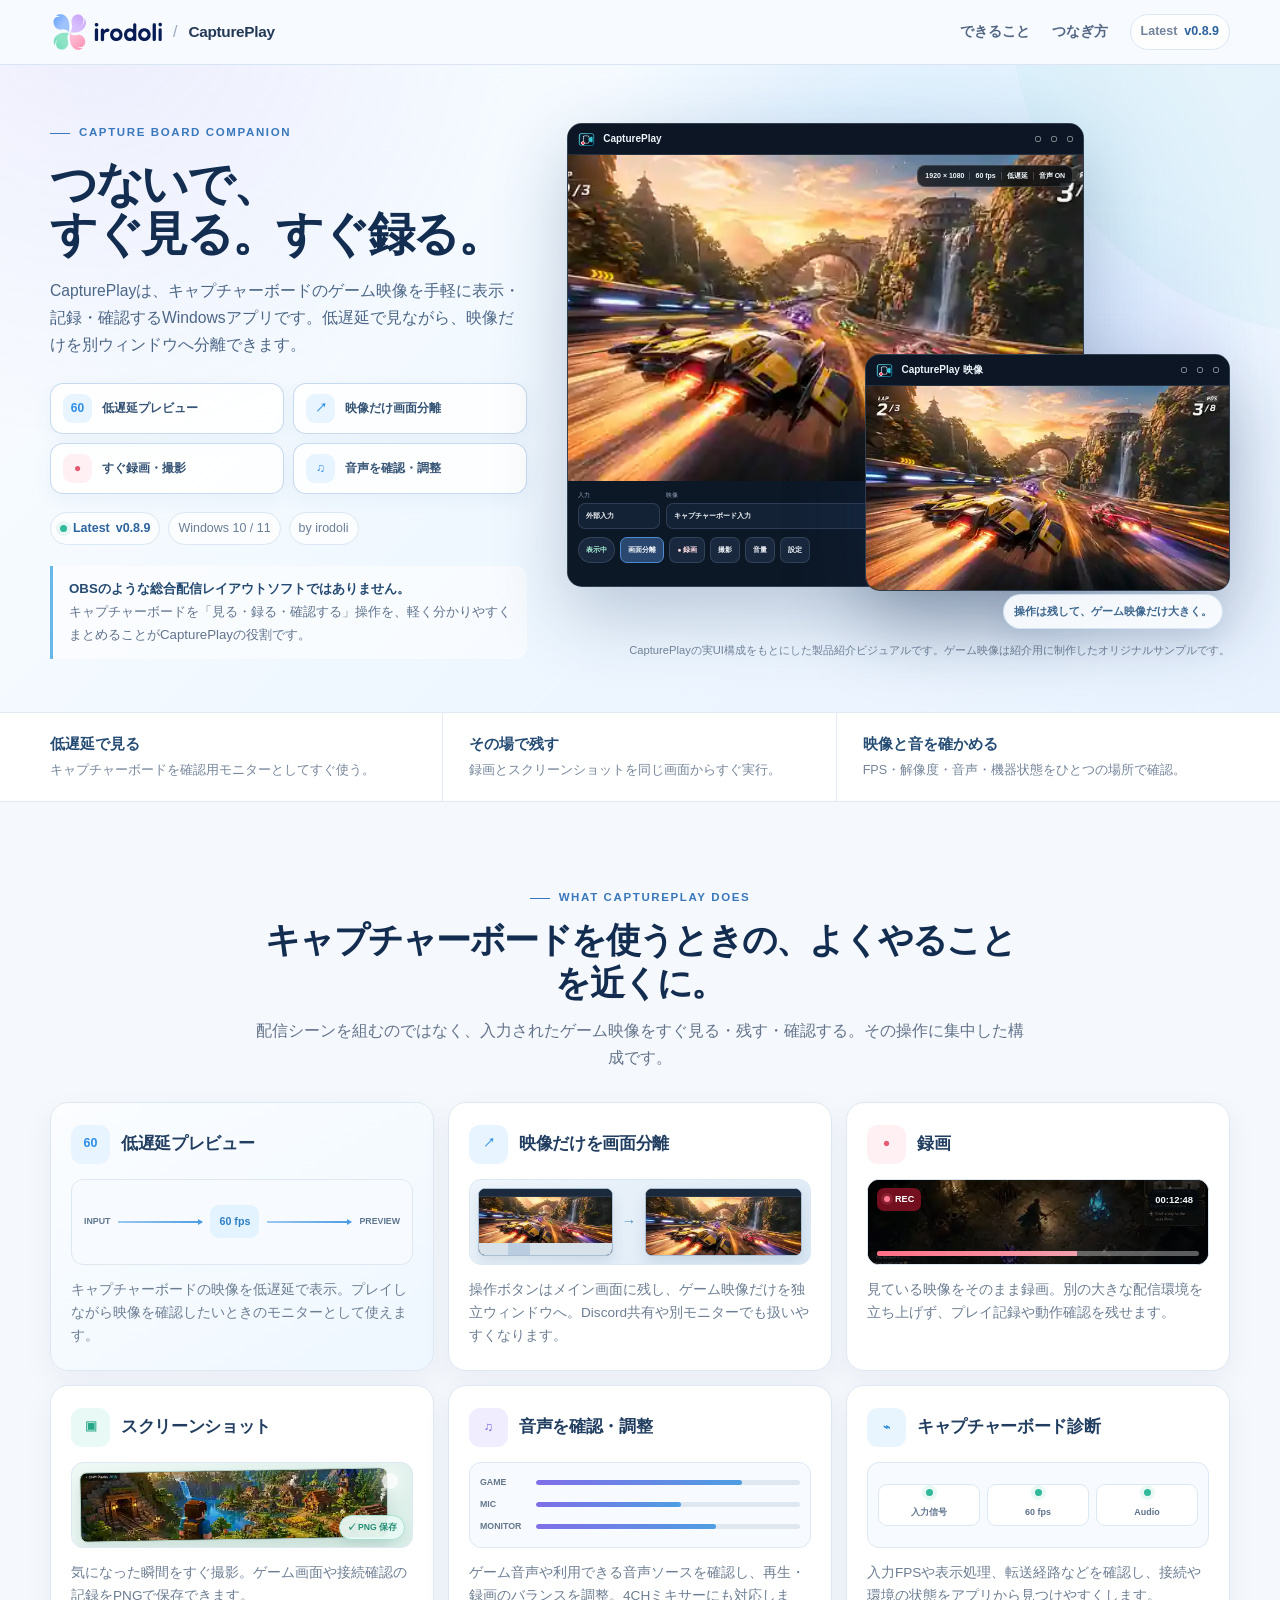
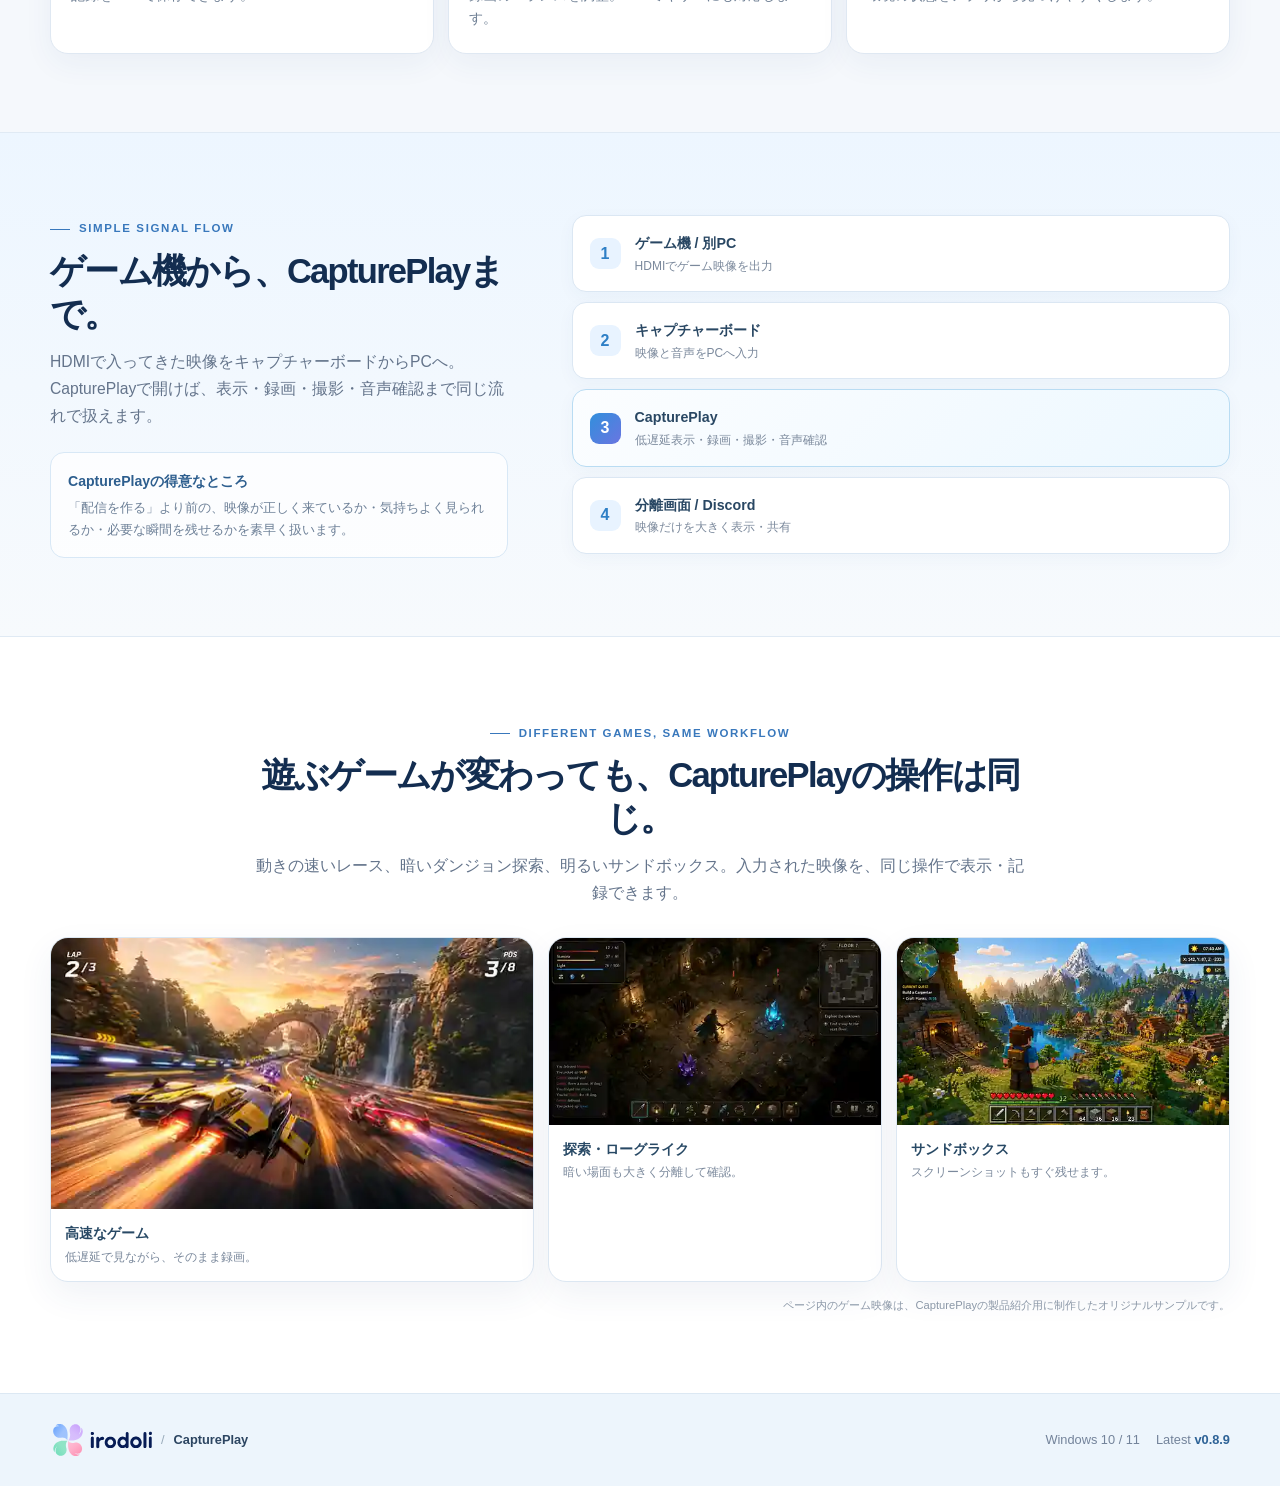
==== commit 6faf6e2b: "Add CapturePlay feature image previews" ====
--- a/captureplay/index.html
+++ b/captureplay/index.html
@@ -94,9 +94,9 @@
         </header>
         <div class="feature-grid">
           <article class="feature-card featured"><div class="feature-top"><span class="feature-mark">60</span><h3>低遅延プレビュー</h3></div><div class="latency-visual" aria-hidden="true"><span>INPUT</span><i></i><b>60 fps</b><i></i><span>PREVIEW</span></div><p>キャプチャーボードの映像を低遅延で表示。プレイしながら映像を確認したいときのモニターとして使えます。</p></article>
-          <article class="feature-card"><div class="feature-top"><span class="feature-mark">↗</span><h3>映像だけを画面分離</h3></div><div class="split-visual" aria-hidden="true"><i class="control-box"></i><i class="video-box"></i><span>→</span><i class="detached-box"></i></div><p>操作ボタンはメイン画面に残し、ゲーム映像だけを独立ウィンドウへ。Discord共有や別モニターでも扱いやすくなります。</p></article>
-          <article class="feature-card"><div class="feature-top"><span class="feature-mark red">●</span><h3>録画</h3></div><div class="record-visual" aria-hidden="true"><span>REC</span><i><em></em></i><b>00:12:48</b></div><p>見ている映像をそのまま録画。別の大きな配信環境を立ち上げず、プレイ記録や動作確認を残せます。</p></article>
-          <article class="feature-card"><div class="feature-top"><span class="feature-mark mint">▣</span><h3>スクリーンショット</h3></div><div class="shot-visual" aria-hidden="true"><i></i><span>PNG</span></div><p>気になった瞬間をすぐ撮影。ゲーム画面や接続確認の記録をPNGで保存できます。</p></article>
+          <article class="feature-card"><div class="feature-top"><span class="feature-mark">↗</span><h3>映像だけを画面分離</h3></div><div class="split-visual visual-with-art" aria-hidden="true"><div class="split-source"><span class="mini-title"></span><img src="assets/game-showcase/racing.webp" alt="" /><i class="mini-controls"></i></div><span class="split-arrow">→</span><div class="split-detached"><span class="mini-title"></span><img src="assets/game-showcase/racing.webp" alt="" /></div></div><p>操作ボタンはメイン画面に残し、ゲーム映像だけを独立ウィンドウへ。Discord共有や別モニターでも扱いやすくなります。</p></article>
+          <article class="feature-card"><div class="feature-top"><span class="feature-mark red">●</span><h3>録画</h3></div><div class="record-visual visual-with-art" aria-hidden="true"><img src="assets/game-showcase/dungeon.webp" alt="" /><span class="rec-pill"><i></i>REC</span><b class="rec-time">00:12:48</b><div class="rec-track"><em></em></div></div><p>見ている映像をそのまま録画。別の大きな配信環境を立ち上げず、プレイ記録や動作確認を残せます。</p></article>
+          <article class="feature-card"><div class="feature-top"><span class="feature-mark mint">▣</span><h3>スクリーンショット</h3></div><div class="shot-visual visual-with-art" aria-hidden="true"><div class="shot-frame"><img src="assets/game-showcase/voxel.webp" alt="" /></div><span class="shot-badge">✓ PNG 保存</span><i class="shot-flash"></i></div><p>気になった瞬間をすぐ撮影。ゲーム画面や接続確認の記録をPNGで保存できます。</p></article>
           <article class="feature-card"><div class="feature-top"><span class="feature-mark violet">♫</span><h3>音声を確認・調整</h3></div><div class="audio-visual" aria-hidden="true"><span>GAME<i><em style="width:78%"></em></i></span><span>MIC<i><em style="width:55%"></em></i></span><span>MONITOR<i><em style="width:68%"></em></i></span></div><p>ゲーム音声や利用できる音声ソースを確認し、再生・録画のバランスを調整。4CHミキサーにも対応します。</p></article>
           <article class="feature-card"><div class="feature-top"><span class="feature-mark ocean">⌁</span><h3>キャプチャーボード診断</h3></div><div class="diag-visual" aria-hidden="true"><span><i class="ok"></i>入力信号</span><span><i class="ok"></i>60 fps</span><span><i class="ok"></i>Audio</span></div><p>入力FPSや表示処理、転送経路などを確認し、接続や環境の状態をアプリから見つけやすくします。</p></article>
         </div>
--- a/captureplay/assets/captureplay.css
+++ b/captureplay/assets/captureplay.css
@@ -8,7 +8,7 @@
 .hero{position:relative;padding:48px 0 52px;overflow:hidden;background:radial-gradient(circle at 72% 31%,rgba(54,155,232,.18),transparent 34%),radial-gradient(circle at 7% -8%,rgba(128,110,232,.10),transparent 31%),linear-gradient(135deg,#fbfdff 0%,#eef7ff 56%,#e8f2ff 100%)}.hero:after{content:"";position:absolute;width:660px;height:660px;border-radius:50%;right:-390px;top:-390px;background:rgba(49,185,154,.045);pointer-events:none}.hero-layout{display:grid;grid-template-columns:minmax(400px,.9fr) minmax(590px,1.25fr);gap:40px;align-items:center;position:relative;z-index:1}.hero-copy{min-width:0}.eyebrow{display:inline-flex;align-items:center;gap:9px;text-transform:uppercase;letter-spacing:.14em;color:#3978bc;font-size:.72rem;font-weight:900}.eyebrow:before{content:"";width:20px;height:1px;background:currentColor}.hero h1,.section-head h2{margin:0;letter-spacing:-.05em;color:#132d50}.hero h1{font-size:clamp(2.35rem,3.65vw,3.65rem);line-height:1.08;margin-top:16px}.hero h1 span{display:block}.lead{max-width:640px;margin:18px 0 0;color:#4c6686;font-size:clamp(.98rem,1.14vw,1.08rem)}.hero-benefits{display:grid;grid-template-columns:repeat(2,minmax(0,1fr));gap:9px;margin-top:24px;max-width:590px}.hero-benefits span{display:flex;align-items:center;gap:10px;min-width:0;padding:10px 12px;border:1px solid rgba(196,216,239,.95);background:rgba(255,255,255,.84);border-radius:13px;box-shadow:0 6px 20px rgba(35,82,139,.055)}.hero-benefits b{width:29px;height:29px;display:grid;place-items:center;flex:0 0 auto;border-radius:9px;background:var(--ocean-soft);color:var(--ocean);font-size:.75rem}.hero-benefits .rec-dot{background:#fff0f3;color:#e55670}.hero-benefits i{font-style:normal;color:#365475;font-size:.78rem;font-weight:800}.release-row{display:flex;align-items:center;gap:8px;flex-wrap:wrap;margin-top:18px;color:#6b7e96;font-size:.78rem}.release-row>span{padding:5px 9px;border:1px solid #dbe7f4;background:rgba(255,255,255,.72);border-radius:999px}.latest-badge{display:inline-flex;align-items:center;gap:6px!important;color:#2c649e!important;font-weight:800}.latest-badge i{width:7px;height:7px;border-radius:50%;background:#31b99a;box-shadow:0 0 0 4px rgba(49,185,154,.10)}.role-note{margin:21px 0 0;max-width:620px;padding:12px 14px 12px 16px;border-left:3px solid #67b8e8;background:rgba(255,255,255,.58);border-radius:0 12px 12px 0;color:#61738d;font-size:.83rem}.role-note strong{color:#244a72}
 .hero-product{margin:0;min-width:0}.cp-stage{position:relative;min-height:520px;padding:10px 0 22px}.cp-stage:before{content:"";position:absolute;inset:6% 2% 8% 8%;background:radial-gradient(circle at 35% 32%,rgba(45,143,232,.20),transparent 42%),radial-gradient(circle at 82% 68%,rgba(128,110,232,.16),transparent 40%);filter:blur(30px)}.cp-window{position:absolute;overflow:hidden;border:1px solid rgba(135,158,187,.32);border-radius:15px;background:#07101b;box-shadow:0 28px 70px rgba(30,61,100,.25)}.cp-main-window{left:0;top:10px;width:78%}.cp-detached-window{right:0;bottom:42px;width:55%;z-index:3;box-shadow:0 32px 76px rgba(23,47,78,.34)}.cp-titlebar{height:31px;display:flex;align-items:center;gap:8px;padding:0 10px;background:#0c1624;border-bottom:1px solid rgba(178,198,221,.15);color:#edf4fb;font:600 10px/1 "Segoe UI",sans-serif}.cp-titlebar img{width:17px;height:17px;border-radius:4px}.cp-window-buttons{margin-left:auto;display:flex;gap:10px}.cp-window-buttons i{width:6px;height:6px;border:1px solid rgba(255,255,255,.45);border-radius:2px}.cp-preview,.cp-detached-image{position:relative;overflow:hidden;background:#02060a}.cp-preview{height:326px}.cp-preview>img,.cp-detached-image>img{width:100%;height:100%;object-fit:cover}.cp-detached-image{aspect-ratio:16/9}.cp-overlay{position:absolute;top:10px;right:10px;display:flex;align-items:center;gap:5px;padding:6px 7px;border:1px solid rgba(255,255,255,.15);border-radius:8px;background:rgba(3,8,14,.76);color:#eef6fb;font:600 7px/1.1 "Segoe UI",sans-serif;backdrop-filter:blur(8px)}.cp-overlay span{padding-left:5px;border-left:1px solid rgba(255,255,255,.18)}.cp-panel{min-height:105px;padding:9px 10px;background:#0d1827}.cp-fields{display:grid;grid-template-columns:.72fr 1.9fr .7fr .9fr;gap:6px}.cp-fields>span{display:grid;gap:3px;min-width:0}.cp-fields small{color:#93a6bc;font-size:6px}.cp-fields b{height:26px;line-height:24px;padding:0 7px;border:1px solid rgba(163,184,210,.18);border-radius:7px;background:#142236;color:#f3f7fb;overflow:hidden;white-space:nowrap;text-overflow:ellipsis;font-size:6.8px;font-weight:600}.cp-actions{display:flex;gap:5px;margin-top:8px;overflow:hidden}.cp-actions em{min-height:26px;display:inline-flex;align-items:center;justify-content:center;padding:0 7px;border:1px solid rgba(163,184,210,.18);border-radius:7px;background:#19283d;color:#f0f5fa;font:600 6.8px/1 "Segoe UI",sans-serif;font-style:normal;white-space:nowrap}.cp-actions .online{border-radius:999px;color:#a9f2d6}.cp-actions .active{background:#2a4770;border-color:#4f8bd1}.cp-actions .record{color:#ffdce2}.separate-label{position:absolute;right:1%;bottom:4px;z-index:4;padding:7px 10px;border:1px solid rgba(71,147,210,.20);border-radius:999px;background:rgba(251,253,255,.92);color:#3c668e;font-size:.69rem;font-weight:800;box-shadow:0 10px 28px rgba(37,76,123,.10)}.hero-product figcaption{margin-top:8px;color:#73859b;font-size:.7rem;text-align:right}
 .intro-strip{background:#fff;border-top:1px solid #e1e9f2;border-bottom:1px solid #e1e9f2}.intro-items{display:grid;grid-template-columns:repeat(3,1fr)}.intro-items>div{padding:19px 26px;border-right:1px solid #e4ebf3;display:grid;gap:2px}.intro-items>div:first-child{padding-left:0}.intro-items>div:last-child{border-right:0}.intro-items strong{color:#244b73;font-size:.93rem}.intro-items span{color:#76869b;font-size:.79rem}
-.section{padding:78px 0}.section.soft{background:linear-gradient(180deg,#edf6ff 0%,#f7fafd 100%);border-top:1px solid #e0eaf4;border-bottom:1px solid #e0eaf4}.section-head{max-width:780px;margin:0 auto 30px;text-align:center}.section-head.compact{text-align:left;margin:0}.section-head h2{font-size:clamp(1.75rem,2.7vw,2.55rem);line-height:1.24;margin-top:11px}.section-head p{margin:13px 0 0;color:var(--muted);font-size:.98rem}.feature-grid{display:grid;grid-template-columns:repeat(3,minmax(0,1fr));gap:14px}.feature-card{min-width:0;padding:22px 20px;border:1px solid #dfe8f2;border-radius:18px;background:#fff;box-shadow:0 10px 30px rgba(38,77,126,.055)}.feature-card.featured{background:linear-gradient(150deg,#fbfdff,#eef7ff)}.feature-top{display:flex;align-items:center;gap:11px}.feature-mark{width:39px;height:39px;display:grid;place-items:center;border-radius:11px;background:#e8f4ff;color:#2d8fe8;font-weight:900;font-size:.78rem}.feature-mark.red{background:#fff0f3;color:#e65a74}.feature-mark.mint{background:#e9faf6;color:#26a788}.feature-mark.violet{background:#f0edff;color:#7664dc}.feature-mark.ocean{background:#e8f5ff;color:#2387d6}.feature-card h3{margin:0;color:#213e61;font-size:1.04rem;letter-spacing:-.02em}.feature-card p{margin:13px 0 0;color:#6d7e93;font-size:.85rem}.latency-visual,.split-visual,.record-visual,.shot-visual,.audio-visual,.diag-visual{height:76px;margin:15px 0 12px;border:1px solid #dde8f3;border-radius:12px;background:#f7fbff;overflow:hidden}.latency-visual{display:flex;align-items:center;justify-content:center;gap:8px;padding:12px;font-size:.55rem;color:#5f7590;font-weight:800}.latency-visual i{height:2px;flex:1;background:linear-gradient(90deg,#9ac8ef,#4d9de4);position:relative}.latency-visual i:after{content:"";position:absolute;right:-1px;top:-2px;border-left:5px solid #4d9de4;border-top:3px solid transparent;border-bottom:3px solid transparent}.latency-visual b{padding:7px 9px;border-radius:9px;background:#e3f3ff;color:#2e7fc3;font-size:.67rem}.split-visual{position:relative;display:flex;align-items:center;gap:6px;padding:12px}.split-visual i{border:1px solid #b8cee4;border-radius:6px;background:#fff;display:block}.control-box{width:31%;height:47px;background:linear-gradient(#1c2e45 0 55%,#e7eff7 55%)!important}.video-box{width:29%;height:47px;background:#327ab5!important}.detached-box{width:31%;height:55px;background:#327ab5!important;box-shadow:0 8px 16px rgba(47,112,170,.15)}.split-visual span{color:#5695cd;font-weight:900}.record-visual{display:grid;grid-template-columns:auto 1fr auto;align-items:center;gap:10px;padding:14px}.record-visual span{color:#e45d76;font-size:.62rem;font-weight:900}.record-visual i{height:6px;border-radius:999px;background:#e3eaf1;overflow:hidden}.record-visual em{display:block;width:62%;height:100%;background:linear-gradient(90deg,#ed7189,#f3a2b2)}.record-visual b{color:#596f88;font-size:.65rem}.shot-visual{position:relative;display:grid;place-items:center}.shot-visual i{width:70%;height:48px;border:1px solid #c5d7e9;border-radius:8px;background:linear-gradient(145deg,#8dc8f0,#5ea3d8 48%,#417aa7)}.shot-visual span{position:absolute;right:13%;bottom:9px;padding:3px 7px;border-radius:999px;background:#e8fbf5;color:#27987d;font-size:.56rem;font-weight:900}.audio-visual{display:grid;align-content:center;gap:7px;padding:10px}.audio-visual span{display:grid;grid-template-columns:50px 1fr;align-items:center;gap:6px;color:#65768c;font-size:.55rem;font-weight:800}.audio-visual i{height:5px;border-radius:999px;background:#dfe7f0;overflow:hidden}.audio-visual em{display:block;height:100%;border-radius:999px;background:linear-gradient(90deg,#806ee8,#4e9ee2)}.diag-visual{display:grid;grid-template-columns:repeat(3,1fr);gap:7px;align-items:center;padding:10px}.diag-visual span{height:42px;display:grid;place-items:center;border:1px solid #dce8f3;border-radius:9px;background:#fff;color:#5d728c;font-size:.56rem;font-weight:800}.diag-visual i{width:7px;height:7px;border-radius:50%;background:#31b99a;box-shadow:0 0 0 4px rgba(49,185,154,.10)}
+.section{padding:78px 0}.section.soft{background:linear-gradient(180deg,#edf6ff 0%,#f7fafd 100%);border-top:1px solid #e0eaf4;border-bottom:1px solid #e0eaf4}.section-head{max-width:780px;margin:0 auto 30px;text-align:center}.section-head.compact{text-align:left;margin:0}.section-head h2{font-size:clamp(1.75rem,2.7vw,2.55rem);line-height:1.24;margin-top:11px}.section-head p{margin:13px 0 0;color:var(--muted);font-size:.98rem}.feature-grid{display:grid;grid-template-columns:repeat(3,minmax(0,1fr));gap:14px}.feature-card{min-width:0;padding:22px 20px;border:1px solid #dfe8f2;border-radius:18px;background:#fff;box-shadow:0 10px 30px rgba(38,77,126,.055)}.feature-card.featured{background:linear-gradient(150deg,#fbfdff,#eef7ff)}.feature-top{display:flex;align-items:center;gap:11px}.feature-mark{width:39px;height:39px;display:grid;place-items:center;border-radius:11px;background:#e8f4ff;color:#2d8fe8;font-weight:900;font-size:.78rem}.feature-mark.red{background:#fff0f3;color:#e65a74}.feature-mark.mint{background:#e9faf6;color:#26a788}.feature-mark.violet{background:#f0edff;color:#7664dc}.feature-mark.ocean{background:#e8f5ff;color:#2387d6}.feature-card h3{margin:0;color:#213e61;font-size:1.04rem;letter-spacing:-.02em}.feature-card p{margin:13px 0 0;color:#6d7e93;font-size:.85rem}.latency-visual,.split-visual,.record-visual,.shot-visual,.audio-visual,.diag-visual{height:86px;margin:15px 0 12px;border:1px solid #dde8f3;border-radius:12px;background:#f7fbff;overflow:hidden}.latency-visual{display:flex;align-items:center;justify-content:center;gap:8px;padding:12px;font-size:.55rem;color:#5f7590;font-weight:800}.latency-visual i{height:2px;flex:1;background:linear-gradient(90deg,#9ac8ef,#4d9de4);position:relative}.latency-visual i:after{content:"";position:absolute;right:-1px;top:-2px;border-left:5px solid #4d9de4;border-top:3px solid transparent;border-bottom:3px solid transparent}.latency-visual b{padding:7px 9px;border-radius:9px;background:#e3f3ff;color:#2e7fc3;font-size:.67rem}.visual-with-art{position:relative;background:#dce8f4}.visual-with-art img{display:block;width:100%;height:100%;object-fit:cover}.split-visual{position:relative;display:grid;grid-template-columns:minmax(0,.86fr) 24px minmax(0,1fr);align-items:center;gap:4px;padding:8px;background:linear-gradient(135deg,#eef5fb,#dce9f5)}.split-source,.split-detached{position:relative;height:68px;overflow:hidden;border:1px solid #aabed4;border-radius:7px;background:#101a28;box-shadow:0 7px 14px rgba(37,75,119,.12)}.split-source{display:grid;grid-template-rows:8px 1fr 12px}.split-detached{display:grid;grid-template-rows:8px 1fr}.mini-title{display:block;background:#1a293c;border-bottom:1px solid rgba(255,255,255,.08)}.split-source img,.split-detached img{min-height:0}.mini-controls{display:block;background:linear-gradient(90deg,#d7e1ea 0 22%,#b9cce0 22% 38%,#d7e1ea 38% 100%)}.split-arrow{display:grid;place-items:center;color:#4f8ec5;font-weight:900;font-size:.9rem}.record-visual{position:relative;background:#091321}.record-visual>img{position:absolute;inset:0;width:100%;height:100%;object-fit:cover;filter:saturate(.88) brightness(.72)}.record-visual:after{content:"";position:absolute;inset:0;background:linear-gradient(180deg,rgba(4,10,18,.02),rgba(4,10,18,.42))}.rec-pill,.rec-time,.rec-track{position:absolute;z-index:2}.rec-pill{left:9px;top:8px;display:flex;align-items:center;gap:5px;padding:4px 7px;border-radius:7px;background:rgba(130,16,35,.88);color:#fff;font-size:.57rem;font-weight:900}.rec-pill i{width:6px;height:6px;border-radius:50%;background:#ff7990;box-shadow:0 0 0 3px rgba(255,121,144,.16)}.rec-time{right:9px;top:9px;padding:3px 6px;border-radius:6px;background:rgba(3,9,15,.72);color:#f5f8fb;font-size:.59rem}.rec-track{left:9px;right:9px;bottom:8px;height:5px;border-radius:999px;background:rgba(255,255,255,.35);overflow:hidden}.rec-track em{display:block;width:62%;height:100%;background:linear-gradient(90deg,#ff6f86,#f1a0ad)}.shot-visual{position:relative;display:grid;place-items:center;padding:7px 24px 7px 8px;background:linear-gradient(135deg,#eef8f5,#dcefe9)}.shot-frame{width:100%;height:70px;overflow:hidden;border:1px solid #b8d2ca;border-radius:7px;background:#10211c;box-shadow:0 8px 15px rgba(36,91,75,.13);transform:rotate(-1deg)}.shot-frame img{width:100%;height:100%;object-fit:cover}.shot-badge{position:absolute;right:7px;bottom:7px;padding:4px 7px;border-radius:999px;background:rgba(233,250,246,.94);border:1px solid #a8dfd0;color:#218d73;font-size:.54rem;font-weight:900;box-shadow:0 4px 12px rgba(31,113,91,.12)}.shot-flash{position:absolute;right:14px;top:10px;width:16px;height:16px;border-radius:50%;background:rgba(255,255,255,.8);box-shadow:0 0 16px 7px rgba(255,255,255,.48)}.audio-visual{display:grid;align-content:center;gap:7px;padding:10px}.audio-visual span{display:grid;grid-template-columns:50px 1fr;align-items:center;gap:6px;color:#65768c;font-size:.55rem;font-weight:800}.audio-visual i{height:5px;border-radius:999px;background:#dfe7f0;overflow:hidden}.audio-visual em{display:block;height:100%;border-radius:999px;background:linear-gradient(90deg,#806ee8,#4e9ee2)}.diag-visual{display:grid;grid-template-columns:repeat(3,1fr);gap:7px;align-items:center;padding:10px}.diag-visual span{height:42px;display:grid;place-items:center;border:1px solid #dce8f3;border-radius:9px;background:#fff;color:#5d728c;font-size:.56rem;font-weight:800}.diag-visual i{width:7px;height:7px;border-radius:50%;background:#31b99a;box-shadow:0 0 0 4px rgba(49,185,154,.10)}
 .flow-layout{display:grid;grid-template-columns:.82fr 1.18fr;gap:64px;align-items:center}.distinction{display:grid;gap:4px;margin-top:22px;padding:16px 17px;border:1px solid #d8e8f6;border-radius:14px;background:rgba(255,255,255,.75)}.distinction strong{color:#2d5e8e;font-size:.88rem}.distinction span{color:#6e8198;font-size:.8rem}.signal-flow{list-style:none;margin:0;padding:0;display:grid;gap:10px}.signal-flow li{display:flex;align-items:center;gap:14px;padding:15px 17px;border:1px solid #dbe7f3;border-radius:14px;background:#fff;box-shadow:0 5px 18px rgba(38,78,128,.04)}.signal-flow li>span{width:31px;height:31px;display:grid;place-items:center;flex:0 0 auto;border-radius:9px;background:#e8f3ff;color:#2e7fc6;font-weight:900}.signal-flow li div{display:grid}.signal-flow b{color:#294763;font-size:.89rem}.signal-flow small{color:#7b899c;font-size:.75rem}.signal-flow .highlight{border-color:#b9dcf3;background:linear-gradient(135deg,#fbfdff,#edf8ff)}.signal-flow .highlight>span{background:linear-gradient(135deg,#318fdc,#6a75e1);color:#fff}
 .games-section{background:#fff}.game-grid{display:grid;grid-template-columns:1.45fr 1fr 1fr;gap:14px}.game-card{margin:0;min-width:0;overflow:hidden;border:1px solid #dce7f2;border-radius:18px;background:#fff;box-shadow:0 13px 34px rgba(37,76,124,.07)}.game-card img{width:100%;aspect-ratio:16/9;object-fit:cover;background:#07101b}.game-card figcaption{display:grid;gap:2px;padding:13px 14px}.game-card strong{color:#284965;font-size:.86rem}.game-card span{color:#7b899c;font-size:.72rem}.sample-note{margin:14px 0 0;text-align:right;color:#8b97a7;font-size:.7rem}.footer{padding:28px 0;background:#edf5fc;border-top:1px solid #dce8f3}.footer-inner{display:flex;align-items:center;justify-content:space-between;gap:22px;color:#73839a;font-size:.8rem}.footer-brand{display:flex;align-items:center;gap:9px}.footer-brand img{width:102px}.footer-brand>span{color:#9aabba}.footer-brand strong{color:#2c4561}.footer-meta{display:flex;gap:16px}.footer-meta strong{color:#2d6296}
 @media(max-width:1080px){:root{--wrap:min(100% - 38px,900px)}.hero-layout{grid-template-columns:1fr;gap:30px}.hero-copy{max-width:760px}.hero-product{max-width:900px;margin:0 auto}.feature-grid{grid-template-columns:repeat(2,minmax(0,1fr))}.flow-layout{grid-template-columns:1fr;gap:34px}.game-grid{grid-template-columns:1fr 1fr}.game-card.main{grid-column:1/-1}.cp-stage{min-height:545px}}
